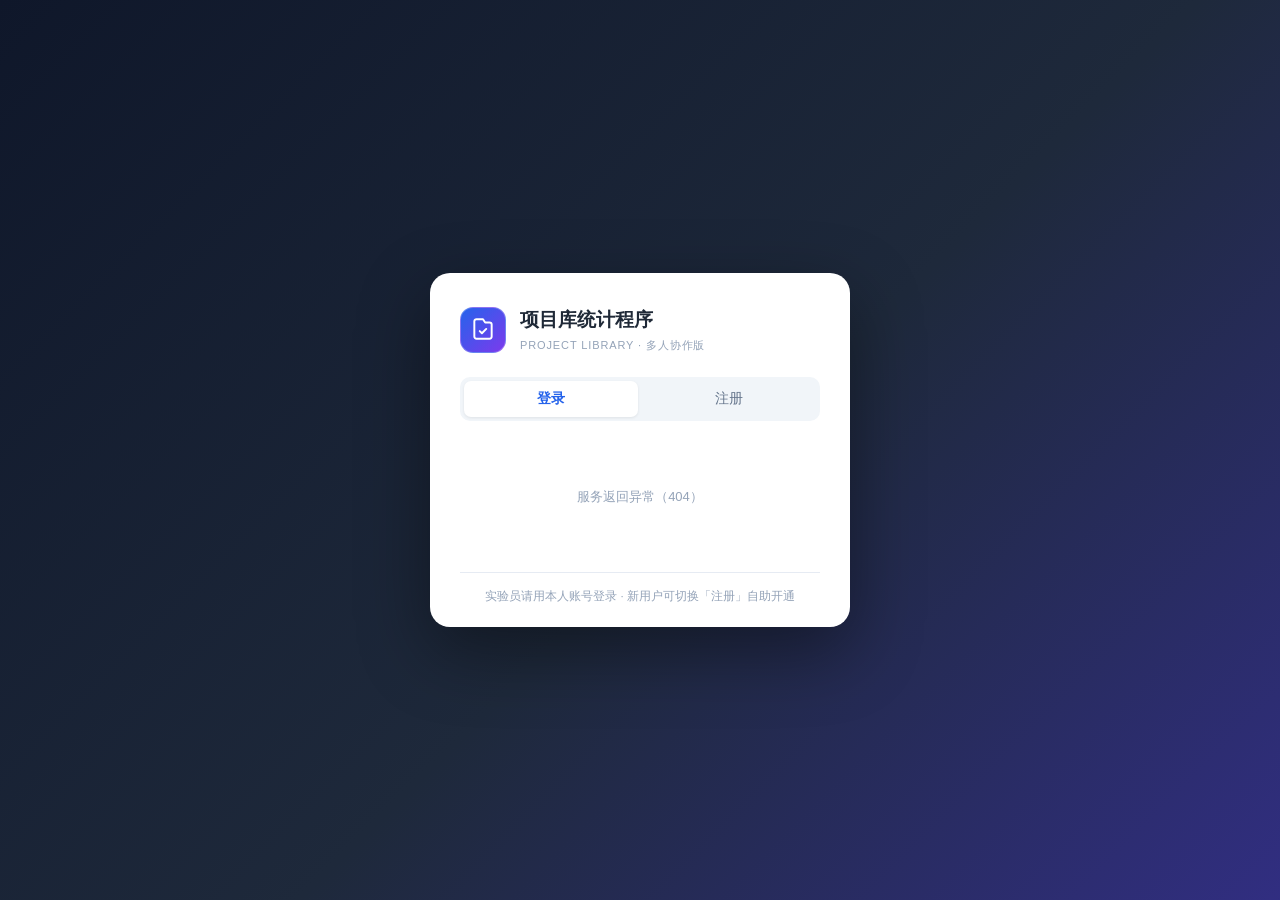
==== web/login.html @ 8caea9ed "feat: 项目库统计程序（Docker 多人协作版） - 四类项目库（真实/加急/库存/返修）浏览、筛选、行内状态填报 - 月末项目统计填报与导出、工作日志、用户管理与角色分权 - 项目库列宽可拖拽" ====
<!DOCTYPE html>
<html lang="zh-CN">
<head>
<meta charset="UTF-8">
<meta name="viewport" content="width=device-width, initial-scale=1.0">
<title>项目库统计程序 · 登录</title>
<link rel="stylesheet" href="styles.css">
</head>
<body class="login-body">
<div class="login-wrap">
  <div class="login-card">
    <div class="login-brand">
      <div class="brand-logo">
        <svg width="26" height="26" viewBox="0 0 24 24" fill="none" stroke="#fff" stroke-width="1.8" stroke-linecap="round" stroke-linejoin="round">
          <path d="M4 4a2 2 0 0 1 2-2h6l2 3h4a2 2 0 0 1 2 2v11a2 2 0 0 1-2 2H6a2 2 0 0 1-2-2z"/>
          <path d="M9 13l2 2 4-4"/>
        </svg>
      </div>
      <div>
        <h1>项目库统计程序</h1>
        <p>PROJECT LIBRARY · 多人协作版</p>
      </div>
    </div>

    <div class="login-tabs" id="tabs">
      <button class="login-tab active" data-tab="login">登录</button>
      <button class="login-tab" data-tab="register">注册</button>
    </div>

    <div class="login-form" id="formWrap">
      <div class="loading">加载中…</div>
    </div>

    <div class="login-foot" id="loginFoot">实验员请用本人账号登录 · 新用户可切换「注册」自助开通</div>
  </div>
</div>
<div class="toast-wrap" id="toastWrap"></div>
<script src="login.js"></script>
</body>
</html>
---- web/styles.css ----
/* 实验室报价系统 · 全局样式 */
:root {
  --primary: #2563eb;
  --primary-dark: #1d4ed8;
  --primary-light: #e8f0fe;
  --accent: #7c3aed;
  --bg: #f4f6fb;
  --card: #ffffff;
  --text: #1f2937;
  --text2: #64748b;
  --text3: #94a3b8;
  --border: #e6ebf3;
  --green: #16a34a;
  --green-bg: #dcfce7;
  --red: #dc2626;
  --red-bg: #fee2e2;
  --amber: #d97706;
  --amber-bg: #fef3c7;
  --blue-bg: #dbeafe;
  --gray-bg: #f1f5f9;
  --radius: 14px;
  --radius-sm: 10px;
  --shadow: 0 1px 2px rgba(16, 24, 40, .04), 0 8px 24px rgba(16, 24, 40, .06);
  --shadow-lg: 0 12px 40px rgba(16, 24, 40, .16);
  --sidebar-w: 224px;
}

* { margin: 0; padding: 0; box-sizing: border-box; }
html, body { height: 100%; }
body {
  font-family: "Segoe UI", "Microsoft YaHei", -apple-system, "PingFang SC", sans-serif;
  background: var(--bg); color: var(--text);
  font-size: 14px; line-height: 1.6; overflow: hidden;
}
::-webkit-scrollbar { width: 10px; height: 10px; }
::-webkit-scrollbar-thumb { background: #cfd8e6; border-radius: 8px; border: 2px solid transparent; background-clip: padding-box; }
::-webkit-scrollbar-thumb:hover { background: #b6c2d6; background-clip: padding-box; }
::-webkit-scrollbar-track { background: transparent; }

/* ================= 布局 ================= */
.app { display: flex; height: 100vh; }
.sidebar {
  width: var(--sidebar-w); flex-shrink: 0; color: #fff;
  background: linear-gradient(170deg, #16224a 0%, #1e3a8a 55%, #2563eb 100%);
  display: flex; flex-direction: column; position: relative; overflow: hidden;
}
.sidebar::after {
  content: ""; position: absolute; right: -70px; top: -70px; width: 220px; height: 220px;
  background: radial-gradient(circle, rgba(255,255,255,.16), transparent 70%);
}
.brand { padding: 22px 20px 18px; display: flex; align-items: center; gap: 12px; position: relative; z-index: 1; }
.brand-logo {
  width: 40px; height: 40px; border-radius: 12px; flex-shrink: 0;
  background: rgba(255,255,255,.16); border: 1px solid rgba(255,255,255,.25);
  display: flex; align-items: center; justify-content: center;
}
.brand h1 { font-size: 16px; font-weight: 700; letter-spacing: .5px; }
.brand p { font-size: 11px; opacity: .72; letter-spacing: 1px; }
.nav { flex: 1; padding: 8px 12px; position: relative; z-index: 1; }
.nav-item {
  display: flex; align-items: center; gap: 11px; padding: 11px 14px; border-radius: 12px;
  color: rgba(255,255,255,.82); cursor: pointer; margin-bottom: 4px; font-size: 14px;
  transition: background .16s, color .16s, transform .16s; user-select: none;
}
.nav-item:hover { background: rgba(255,255,255,.12); color: #fff; }
.nav-item.active { background: rgba(255,255,255,.94); color: var(--primary-dark); font-weight: 600; box-shadow: 0 6px 16px rgba(0,0,0,.14); }
.nav-item svg { flex-shrink: 0; }
.nav-item .dot { margin-left: auto; background: #f87171; color: #fff; font-size: 11px; border-radius: 999px; padding: 0 7px; }
.sidebar-foot { padding: 14px 18px; font-size: 11px; color: rgba(255,255,255,.6); position: relative; z-index: 1; }

.main { flex: 1; display: flex; flex-direction: column; min-width: 0; }
.topbar {
  height: 62px; flex-shrink: 0; background: #fff; border-bottom: 1px solid var(--border);
  display: flex; align-items: center; justify-content: space-between; padding: 0 24px; gap: 16px;
}
.topbar h2 { font-size: 18px; font-weight: 700; }
.topbar .sub { font-size: 12px; color: var(--text3); font-weight: 400; margin-left: 8px; }
.topbar-actions { display: flex; gap: 10px; align-items: center; }
.content { flex: 1; overflow: auto; padding: 16px 16px 36px; }
.content::-webkit-scrollbar { width: 10px; }

/* ================= 通用组件 ================= */
.btn {
  position: relative; overflow: hidden; isolation: isolate;
  display: inline-flex; align-items: center; justify-content: center; gap: 6px;
  border: 1px solid transparent; border-radius: var(--radius-sm); cursor: pointer;
  font-family: inherit; font-size: 13px; font-weight: 500; padding: 8px 15px; height: 36px;
  transition:
    transform .22s cubic-bezier(.22,.75,.25,1),
    box-shadow .26s cubic-bezier(.22,.75,.25,1),
    filter .24s ease, background .24s ease, background-position .4s ease,
    color .2s ease, border-color .2s ease;
  white-space: nowrap; -webkit-tap-highlight-color: transparent;
}
/* 流光扫过：所有按钮 hover 时一道高光掠过 */
.btn::before {
  content: ""; position: absolute; top: -10%; bottom: -10%; left: -70%; width: 45%;
  background: linear-gradient(100deg, transparent 0%, rgba(255,255,255,.62) 50%, transparent 100%);
  transform: skewX(-20deg); opacity: 0; pointer-events: none; z-index: 1;
  transition: left .62s cubic-bezier(.22,.75,.25,1), opacity .25s ease;
}
.btn:hover:not(:disabled)::before { left: 125%; opacity: 1; }
.btn:active { transform: scale(.965); }
.btn:disabled { opacity: .5; cursor: not-allowed; }
/* 实心按钮：底色渐变持续缓慢流动，形成"流光"质感 */
.btn-primary { background-image: linear-gradient(115deg, #2563eb, #3b82f6, #1d4ed8, #2563eb); background-size: 260% 100%; background-position: 0% 50%; color: #fff; box-shadow: 0 4px 12px rgba(37,99,235,.28); animation: btnFlow 7s ease-in-out infinite; }
.btn-accent { background-image: linear-gradient(115deg, #7c3aed, #a78bfa, #6d28d9, #7c3aed); background-size: 260% 100%; background-position: 0% 50%; color: #fff; box-shadow: 0 4px 12px rgba(124,58,237,.28); animation: btnFlow 7s ease-in-out infinite; }
.btn-green { background-image: linear-gradient(115deg, #16a34a, #4ade80, #15803d, #16a34a); background-size: 260% 100%; background-position: 0% 50%; color: #fff; box-shadow: 0 4px 12px rgba(22,163,74,.24); animation: btnFlow 7.5s ease-in-out infinite; }
.btn-danger-solid { background-image: linear-gradient(115deg, #dc2626, #f87171, #b91c1c, #dc2626); background-size: 260% 100%; background-position: 0% 50%; color: #fff; animation: btnFlow 7s ease-in-out infinite; }
@keyframes btnFlow {
  0%   { background-position: 0% 50%; }
  50%  { background-position: 100% 50%; }
  100% { background-position: 0% 50%; }
}
.btn-primary:hover:not(:disabled) { filter: brightness(1.07); box-shadow: 0 7px 20px rgba(37,99,235,.42); }
.btn-accent:hover:not(:disabled) { filter: brightness(1.07); box-shadow: 0 7px 20px rgba(124,58,237,.42); }
.btn-green:hover:not(:disabled) { filter: brightness(1.07); box-shadow: 0 7px 20px rgba(22,163,74,.38); }
.btn-danger-solid:hover:not(:disabled) { filter: brightness(1.07); box-shadow: 0 7px 20px rgba(220,38,38,.38); }
.btn-danger { background: #fff; color: var(--red); border-color: #fecaca; }
.btn-danger:hover { background: var(--red-bg); box-shadow: 0 5px 14px rgba(220,38,38,.16); }
.btn-ghost { background: #fff; color: var(--text); border-color: var(--border); }
.btn-ghost:hover { background: var(--gray-bg); border-color: #cfdcee; box-shadow: 0 5px 14px rgba(16,24,40,.08); transform: translateY(-1px); }
.btn-ghost:active { transform: translateY(0) scale(.965); }
/* 浅色按钮上的流光改成淡蓝，避免看不见 */
.btn-ghost::before, .btn-danger::before {
  background: linear-gradient(100deg, transparent 0%, rgba(37,99,235,.20) 50%, transparent 100%);
}
.btn-sm { height: 30px; padding: 0 10px; font-size: 12px; border-radius: 8px; }
.btn-icon { width: 30px; padding: 0; }
@media (prefers-reduced-motion: reduce) {
  .btn, .btn::before { animation: none !important; transition: none !important; }
}

.card { background: var(--card); border-radius: var(--radius); box-shadow: var(--shadow); margin-bottom: 18px; }
.card-head { display: flex; align-items: center; justify-content: space-between; gap: 12px; padding: 16px 20px; border-bottom: 1px solid var(--border); flex-wrap: wrap; }
.card-head h3 { font-size: 15px; font-weight: 700; display: flex; align-items: center; gap: 8px; }
.card-body { padding: 18px 20px; }
.card-body.tight { padding: 8px 20px 16px; }

.field { display: flex; flex-direction: column; gap: 6px; }
.field label { font-size: 12px; color: var(--text2); font-weight: 500; }
.input, .select, .textarea {
  width: 100%; border: 1px solid var(--border); border-radius: var(--radius-sm);
  padding: 8px 11px; font-size: 13px; font-family: inherit; color: var(--text); background: #fff;
  transition: border-color .15s, box-shadow .15s; height: 36px;
}
.textarea { height: auto; min-height: 76px; resize: vertical; line-height: 1.6; }
.input:focus, .select:focus, .textarea:focus {
  outline: none; border-color: var(--primary); box-shadow: 0 0 0 3px rgba(37,99,235,.12);
}
/* 下拉框：文字由控件自动垂直居中，去掉上下内边距，压缩高度时也不会把字裁掉 */
.select { appearance: none; background-image: url("data:image/svg+xml;utf8,<svg xmlns='http://www.w3.org/2000/svg' width='12' height='12' viewBox='0 0 24 24' fill='none' stroke='%2364748b' stroke-width='3'><path d='M6 9l6 6 6-6'/></svg>"); background-repeat: no-repeat; background-position: right 10px center; padding: 0 28px 0 11px; line-height: 1.4; }
.input.money { text-align: right; }
.search-box { position: relative; }
.search-box .input { padding-left: 34px; }
.search-box svg { position: absolute; left: 11px; top: 50%; transform: translateY(-50%); color: var(--text3); }

table.tbl { width: 100%; border-collapse: collapse; }
table.tbl th {
  text-align: left; font-size: 12px; font-weight: 600; color: var(--text2);
  background: #f8fafc; padding: 11px 14px; border-bottom: 1px solid var(--border); white-space: nowrap;
  position: sticky; top: 0; z-index: 2;
}
table.tbl td { padding: 11px 14px; border-bottom: 1px solid #f1f5f9; font-size: 13px; vertical-align: middle; }
table.tbl tbody tr { transition: background .12s; }
table.tbl tbody tr:hover { background: #f8fbff; }
table.tbl tbody tr.selected { background: var(--primary-light); }
table.tbl .num { text-align: right; font-variant-numeric: tabular-nums; }
table.tbl .center { text-align: center; }
.table-wrap { overflow: auto; max-height: calc(100vh - 260px); }

.badge { display: inline-flex; align-items: center; gap: 4px; padding: 2px 9px; border-radius: 999px; font-size: 12px; font-weight: 500; }
.badge.draft { background: var(--gray-bg); color: #475569; }
.badge.sent { background: var(--blue-bg); color: #1d4ed8; }
.badge.confirmed { background: var(--green-bg); color: #15803d; }
.badge.rejected { background: var(--red-bg); color: #b91c1c; }
.badge.on { background: var(--green-bg); color: #15803d; }
.badge.off { background: var(--gray-bg); color: #94a3b8; }

.empty { text-align: center; padding: 46px 20px; color: var(--text3); }
.empty svg { opacity: .35; margin-bottom: 10px; }
.empty p { font-size: 13px; }

.toast-wrap { position: fixed; top: 20px; left: 50%; transform: translateX(-50%); z-index: 999; display: flex; flex-direction: column; gap: 8px; }
.toast {
  background: #fff; border-left: 4px solid var(--primary); border-radius: 10px; padding: 11px 18px;
  box-shadow: var(--shadow-lg); font-size: 13px; display: flex; align-items: center; gap: 8px;
  animation: toastIn .22s ease; max-width: 460px;
}
.toast.success { border-left-color: var(--green); }
.toast.error { border-left-color: var(--red); }
.toast.warn { border-left-color: var(--amber); }
.toast.info { border-left-color: var(--primary); max-width: min(680px, 82vw); }
@keyframes toastIn { from { opacity: 0; transform: translateY(-12px); } to { opacity: 1; transform: none; } }

/* ================= 弹窗 ================= */
.mask {
  position: fixed; inset: 0; background: rgba(15, 23, 42, .48); z-index: 500;
  display: flex; align-items: center; justify-content: center; padding: 24px; animation: fadeIn .16s ease;
}
@keyframes fadeIn { from { opacity: 0 } to { opacity: 1 } }
.modal {
  background: #fff; border-radius: 16px; width: 560px; max-width: 100%; max-height: 88vh;
  display: flex; flex-direction: column; box-shadow: var(--shadow-lg); animation: modalIn .2s cubic-bezier(.2,.8,.3,1);
}
.modal.wide { width: 860px; }
@keyframes modalIn { from { opacity: 0; transform: translateY(14px) scale(.98); } to { opacity: 1; transform: none; } }
.modal-head { padding: 16px 20px; border-bottom: 1px solid var(--border); display: flex; align-items: center; justify-content: space-between; }
.modal-head h3 { font-size: 16px; font-weight: 700; }
.modal-close { background: none; border: none; cursor: pointer; color: var(--text3); padding: 4px; border-radius: 8px; display: flex; }
.modal-close:hover { background: var(--gray-bg); color: var(--text); }
.modal-body { padding: 20px; overflow: auto; }
.modal-foot { padding: 14px 20px; border-top: 1px solid var(--border); display: flex; justify-content: flex-end; gap: 10px; }
.grid2 { display: grid; grid-template-columns: 1fr 1fr; gap: 14px; }
.grid3 { display: grid; grid-template-columns: repeat(3, 1fr); gap: 14px; }
.grid4 { display: grid; grid-template-columns: repeat(4, 1fr); gap: 14px; }

/* ================= 仪表盘 ================= */
.kpi-grid { display: grid; grid-template-columns: repeat(4, 1fr); gap: 16px; margin-bottom: 18px; }
.kpi {
  background: #fff; border-radius: var(--radius); padding: 18px; box-shadow: var(--shadow);
  position: relative; overflow: hidden; transition: transform .18s, box-shadow .18s;
}
.kpi:hover { transform: translateY(-2px); box-shadow: var(--shadow-lg); }
.kpi::before { content: ""; position: absolute; left: 0; top: 0; bottom: 0; width: 4px; background: var(--primary); }
.kpi.green::before { background: var(--green); }
.kpi.amber::before { background: var(--amber); }
.kpi.purple::before { background: var(--accent); }
.kpi .k-label { font-size: 12px; color: var(--text2); display: flex; align-items: center; gap: 6px; }
.kpi .k-num { font-size: 25px; font-weight: 700; margin-top: 6px; letter-spacing: -.5px; }
.kpi .k-sub { font-size: 11px; color: var(--text3); margin-top: 2px; }
.chart { display: flex; align-items: flex-end; gap: 18px; height: 168px; padding: 12px 4px 0; }
.chart-col { flex: 1; display: flex; flex-direction: column; align-items: center; gap: 8px; height: 100%; justify-content: flex-end; }
.chart-bar {
  width: 100%; max-width: 46px; background: linear-gradient(180deg, #60a5fa, #2563eb);
  border-radius: 8px 8px 4px 4px; min-height: 4px; transition: height .5s cubic-bezier(.2,.8,.3,1); position: relative;
}
.chart-bar:hover::after {
  content: attr(data-tip); position: absolute; top: -26px; left: 50%; transform: translateX(-50%);
  background: #1f2937; color: #fff; font-size: 11px; padding: 3px 8px; border-radius: 6px; white-space: nowrap;
}
.chart-label { font-size: 12px; color: var(--text3); }
.dash-grid { display: grid; grid-template-columns: 1.6fr 1fr; gap: 18px; }
.stat-row { display: flex; align-items: center; gap: 10px; padding: 11px 0; border-bottom: 1px dashed var(--border); }
.stat-row:last-child { border-bottom: none; }
.stat-row .s-name { flex: 1; font-size: 13px; display: flex; align-items: center; gap: 8px; }
.stat-row .s-bar { width: 120px; height: 6px; background: var(--gray-bg); border-radius: 999px; overflow: hidden; }
.stat-row .s-bar i { display: block; height: 100%; border-radius: 999px; }
.stat-row .s-val { font-weight: 600; font-size: 13px; min-width: 44px; text-align: right; }

/* ================= 项目库 / 列表工具栏 ================= */
.toolbar { display: flex; align-items: center; gap: 10px; flex-wrap: wrap; padding: 14px 20px; border-bottom: 1px solid var(--border); }
.toolbar .spacer { flex: 1; }
.cat-list { display: flex; flex-direction: column; gap: 4px; max-height: calc(100vh - 300px); overflow: auto; }
.cat-item {
  display: flex; align-items: center; justify-content: space-between; padding: 8px 12px; border-radius: 10px;
  cursor: pointer; font-size: 13px; color: var(--text2); transition: background .14s;
}
.cat-item:hover { background: var(--gray-bg); }
.cat-item.active { background: var(--primary-light); color: var(--primary-dark); font-weight: 600; }
.cat-item .cnt { font-size: 11px; color: var(--text3); }
.items-layout { display: grid; grid-template-columns: 200px 1fr; gap: 18px; }
@media (max-width: 900px) { .items-layout { grid-template-columns: 1fr; } }
.pager { display: flex; align-items: center; justify-content: flex-end; gap: 8px; padding: 12px 20px; font-size: 12px; color: var(--text2); }

/* ================= 报价编辑器 ================= */
.editor { display: grid; grid-template-columns: 252px 1fr; gap: 14px; align-items: start; }
@media (max-width: 1100px) {
  .editor { grid-template-columns: 1fr; }
  .picker { max-height: 360px; position: static; }
}
/* 列表表格：内容自适应，窄窗口横向滚动，不再截断出省略号 */
.ops-cell { white-space: nowrap; }

/* 报价明细工具栏：随页面滚动常驻顶部，项目再多也能随时新增模块 */
.detail-head {
  position: sticky; top: 0; z-index: 8;
  background: #fff; border-radius: var(--radius) var(--radius) 0 0;
  box-shadow: 0 8px 16px -12px rgba(16, 24, 40, .45);
}
@supports (backdrop-filter: blur(2px)) {
  .detail-head { background: rgba(255,255,255,.94); backdrop-filter: blur(8px); }
}

/* 报价明细：自适应卡片行，任意窗口宽度下输入框都完整可用 */
.qitem {
  position: relative; padding: 12px 16px 14px; border-bottom: 1px solid #f1f5f9;
  transition: background .2s ease, box-shadow .24s cubic-bezier(.22,.75,.25,1), opacity .2s ease;
}
.qitem:hover { background: #f8fbff; }
/* 拖拽排序 */
.drag-handle {
  cursor: grab; color: #c3cddc; flex-shrink: 0;
  width: 20px; height: 26px; border-radius: 6px;
  display: inline-flex; align-items: center; justify-content: center;
  transition: color .18s ease, background .18s ease;
}
.drag-handle:hover { color: var(--primary); background: var(--primary-light); }
.drag-handle:active { cursor: grabbing; }
.qitem.dragging { opacity: .45; background: var(--primary-light); box-shadow: 0 10px 26px rgba(37,99,235,.22); }
.qitem.drop-before::before, .qitem.drop-after::after {
  content: ""; position: absolute; left: 12px; right: 12px; height: 3px; border-radius: 3px;
  background: linear-gradient(90deg, var(--primary), var(--accent));
  box-shadow: 0 0 10px rgba(37,99,235,.55); z-index: 3;
}
.qitem.drop-before::before { top: -1.5px; }
.qitem.drop-after::after { bottom: -1.5px; }
.qitem.drop-before, .qitem.drop-after { background: #f2f7ff; }
/* 按住 Ctrl 拖动＝复制：落点用绿色，和「移动」区分开 */
.qitem.drop-copy { background: #f0fdf4; }
.qitem.drop-copy.drop-before::before, .qitem.drop-copy.drop-after::after {
  background: linear-gradient(90deg, var(--green), #22c55e);
  box-shadow: 0 0 10px rgba(22, 163, 74, .55);
}
/* 复制完成后高亮新插入的行，一眼看到落点 */
.qitem.flash { animation: itemFlash 2s ease; }
@keyframes itemFlash {
  0% { background: #dcfce7; box-shadow: inset 0 0 0 2px rgba(22, 163, 74, .5); }
  70% { background: #dcfce7; box-shadow: inset 0 0 0 2px rgba(22, 163, 74, .32); }
  100% { background: transparent; box-shadow: none; }
}
@media (prefers-reduced-motion: reduce) {
  .qitem.flash { animation: none; background: #dcfce7; }
}
.qitem-main { display: flex; align-items: center; gap: 10px; flex-wrap: wrap; }
.qitem-idx {
  width: 22px; height: 22px; border-radius: 50%; flex-shrink: 0;
  background: var(--primary-light); color: var(--primary-dark);
  font-size: 12px; font-weight: 700;
  display: inline-flex; align-items: center; justify-content: center;
}
.qitem-name { flex: 1; min-width: 160px; }
.qitem-name b { font-size: 13.5px; }
.qitem-meta { font-size: 11px; color: var(--text3); }
.qitem-ops { display: flex; gap: 6px; }
.qitem-fields { display: flex; flex-wrap: wrap; gap: 10px 14px; align-items: flex-end; margin-top: 10px; }
.qf { display: flex; flex-direction: column; gap: 4px; font-size: 11px; color: var(--text3); }
.qf .input, .qf .select { width: 78px; height: 30px; padding: 4px 8px; font-size: 13px; }
.qf .input.money { text-align: right; }
.qf .select { width: 108px; padding-right: 26px; }
.qf-note { flex: 1 1 180px; }
.qf-note .input { width: 100%; }
.qf-qty b { font-size: 15px; color: var(--primary-dark); }
.qf-amt { margin-left: auto; }
.qf-amt b { font-size: 14px; color: var(--text); }
.qmul { color: var(--text3); font-size: 12px; padding-bottom: 8px; user-select: none; }
.qf-price2 {
  font-size: 11px; color: var(--accent); max-width: 160px; padding-bottom: 8px;
  overflow: hidden; text-overflow: ellipsis; white-space: nowrap;
}
/* 模块（部分）分组条：右上角可收放 */
.sec-band {
  background: #eef4ff; border-radius: 8px; margin: 2px 0; padding: 8px 12px;
  display: flex; align-items: center; justify-content: space-between; gap: 10px; flex-wrap: wrap;
  cursor: pointer; user-select: none;
  transition: background .22s ease;
}
.sec-band:hover { background: #e4edff; }
.sec-band-main { display: flex; align-items: center; gap: 8px; min-width: 0; }
.sec-band-ops { display: flex; align-items: center; gap: 8px; flex-wrap: wrap; }
.sec-name { font-weight: 700; color: var(--primary-dark); }
.sec-cnt { color: var(--text3); font-weight: 400; }
.sec-total { color: var(--primary-dark); font-weight: 600; font-size: 13px; }
.sec-toggle { width: 26px; height: 26px; background: #fff; border: 1px solid var(--border); color: var(--primary-dark); }
.sec-toggle:hover { border-color: #b9cdf3; }
.sec-toggle svg { transition: transform .32s cubic-bezier(.22,.75,.25,1); }
.sec.collapsed .sec-band { background: #f4f7fd; }
/* 收放动画：grid-template-rows 0fr/1fr 无需固定高度即可平滑过渡 */
.sec-body { display: grid; grid-template-rows: 1fr; transition: grid-template-rows .34s cubic-bezier(.22,.75,.25,1), opacity .3s ease; }
.sec-body > .sec-body-inner { overflow: hidden; min-height: 0; }
.sec.collapsed .sec-body { grid-template-rows: 0fr; opacity: 0; }

/* 数字输入框去掉步进按钮，避免窄输入框里文字被遮挡 */
input[type="number"]::-webkit-outer-spin-button,
input[type="number"]::-webkit-inner-spin-button { -webkit-appearance: none; margin: 0; }
input[type="number"] { -moz-appearance: textfield; appearance: textfield; }
.picker {
  background: #fff; border-radius: var(--radius); box-shadow: var(--shadow); display: flex; flex-direction: column;
  max-height: calc(100vh - 190px);
  /* 随页面滚动常驻左侧：右侧明细再长也不用回头找项目库 */
  position: sticky; top: 16px;
}
.picker-head { padding: 14px 16px; border-bottom: 1px solid var(--border); display: flex; flex-direction: column; gap: 10px; }
.picker-list { overflow: auto; padding: 8px; flex: 1; }
.pick-item {
  display: flex; align-items: center; gap: 10px; padding: 9px 10px; border-radius: 10px; cursor: pointer;
  border: 1px solid transparent; transition: background .14s, border-color .14s;
}
.pick-item:hover { background: var(--primary-light); border-color: #c7dbfd; }
.pick-item .pi-body { flex: 1; min-width: 0; }
.pick-item .pi-name { font-size: 13px; font-weight: 500; white-space: nowrap; overflow: hidden; text-overflow: ellipsis; }
.pick-item .pi-meta { font-size: 11px; color: var(--text3); white-space: nowrap; overflow: hidden; text-overflow: ellipsis; }
/* 价格列固定宽度：趋势价说明再长也只是省略号，不再把整行撑变形 */
.pick-item .pi-price {
  flex: 0 0 auto; max-width: 108px; text-align: right;
  font-size: 13px; font-weight: 600; color: var(--primary);
}
.pick-item .pi-price .pi-trend { color: var(--accent); }
.summary {
  background: linear-gradient(135deg, #1e3a8a, #2563eb); color: #fff; border-radius: var(--radius);
  padding: 18px 20px; box-shadow: var(--shadow);
}
.summary .sum-row { display: flex; justify-content: space-between; align-items: center; font-size: 13px; padding: 3px 0; opacity: .92; }
.summary .sum-total { border-top: 1px solid rgba(255,255,255,.28); margin-top: 8px; padding-top: 10px; font-size: 15px; font-weight: 700; }
.summary .sum-total b { font-size: 26px; letter-spacing: -.5px; }
.summary .sum-upper { font-size: 12px; opacity: .85; margin-top: 4px; word-break: break-all; }
.qty-input { width: 72px; text-align: center; }
.editable-money { width: 96px; text-align: right; }
.disc-input { width: 62px; text-align: center; }

.settings-grid { display: grid; grid-template-columns: 1fr 1fr; gap: 18px; }
.kv { display: flex; align-items: center; justify-content: space-between; gap: 12px; padding: 10px 0; border-bottom: 1px dashed var(--border); font-size: 13px; }
.kv:last-child { border-bottom: none; }
.kv .k { color: var(--text2); }
.hint { font-size: 12px; color: var(--text3); margin-top: 4px; }

/* 「复制到…」弹窗：源项目提示条 + 目标部分胶囊 */
.copy-src {
  display: flex; align-items: center; gap: 8px; flex-wrap: wrap;
  background: #f2f7ff; border: 1px solid #dbe7ff; border-radius: var(--radius-sm);
  padding: 10px 12px; margin-bottom: 16px; font-size: 13px;
}
.copy-src-tag {
  background: var(--primary); color: #fff; border-radius: 6px;
  font-size: 11px; font-weight: 600; padding: 2px 7px; flex-shrink: 0;
}
.copy-src-where { color: var(--text3); font-size: 12px; }
.sec-chips { display: flex; flex-wrap: wrap; gap: 8px; align-items: center; }
.sec-chip {
  display: inline-flex; align-items: center; gap: 6px;
  height: 32px; padding: 0 12px; border-radius: 999px;
  border: 1px solid var(--border); background: #fff; color: var(--text2);
  font-family: inherit; font-size: 13px; cursor: pointer; max-width: 220px;
  overflow: hidden; text-overflow: ellipsis; white-space: nowrap;
  transition: border-color .18s ease, background .18s ease, color .18s ease, box-shadow .18s ease;
}
.sec-chip:hover { border-color: var(--primary); color: var(--primary-dark); background: #f7faff; }
.sec-chip.active {
  border-color: var(--primary); background: var(--primary-light);
  color: var(--primary-dark); font-weight: 600; box-shadow: 0 0 0 2px rgba(37, 99, 235, .14);
}
.sec-chip-n {
  font-size: 11px; color: var(--text3); background: var(--gray-bg);
  border-radius: 999px; padding: 1px 6px; font-weight: 500;
}
.sec-chip.active .sec-chip-n { background: #fff; color: var(--primary-dark); }
.sec-chip.add { border-style: dashed; color: var(--text3); padding: 0 11px; }
.sec-chip.add:hover { color: var(--primary-dark); border-color: var(--primary); }
.sec-chip-input { max-width: 230px; height: 32px; }
.section-title { font-size: 13px; font-weight: 700; color: var(--text); margin: 4px 0 2px; display: flex; align-items: center; gap: 8px; }
.divider { height: 1px; background: var(--border); margin: 16px 0; }
.loading { text-align: center; padding: 40px; color: var(--text3); font-size: 13px; }
.fade { animation: fadeIn .2s ease; }

/* ================= 批量操作（复选框开关 / 勾选列 / 批量条） ================= */
.card-head-title { display: flex; align-items: center; gap: 14px; min-width: 0; flex-wrap: wrap; }

.switch { display: inline-flex; align-items: center; gap: 8px; cursor: pointer; user-select: none; }
.switch input { position: absolute; opacity: 0; width: 0; height: 0; }
.switch-track {
  position: relative; flex-shrink: 0; width: 38px; height: 21px; border-radius: 999px;
  background: #cbd5e1; transition: background .2s ease;
}
.switch-track::after {
  content: ""; position: absolute; top: 2.5px; left: 2.5px; width: 16px; height: 16px;
  border-radius: 50%; background: #fff; box-shadow: 0 1px 3px rgba(15, 23, 42, .3);
  transition: transform .2s cubic-bezier(.22, .75, .25, 1);
}
.switch input:checked + .switch-track { background: var(--primary); }
.switch input:checked + .switch-track::after { transform: translateX(17px); }
.switch input:focus-visible + .switch-track { box-shadow: 0 0 0 3px rgba(37, 99, 235, .22); }
.switch-text { font-size: 13px; color: var(--text2); transition: color .18s ease; }
.switch:hover .switch-text { color: var(--primary-dark); }
.switch input:checked ~ .switch-text { color: var(--primary-dark); font-weight: 600; }

.batch-bar {
  display: flex; align-items: center; gap: 12px; flex-wrap: wrap;
  margin: 10px 16px 0; padding: 8px 12px; border-radius: 10px;
  background: var(--primary-light); border: 1px solid #cddffb;
}
.batch-bar .spacer { flex: 1; }
.batch-tip { font-size: 12px; color: var(--text2); }
.batch-cnt { font-size: 12.5px; color: var(--text2); white-space: nowrap; }
.batch-cnt b { color: var(--primary-dark); font-size: 13.5px; }
.ck-inline { display: inline-flex; align-items: center; gap: 6px; font-size: 13px; color: var(--text2); cursor: pointer; user-select: none; }
.ck-inline input { width: 15px; height: 15px; cursor: pointer; }

/* 明细行勾选框：仅在批量模式下出现 */
.ck-row-wrap { display: none; align-items: center; }
#detailBody.batch .ck-row-wrap { display: inline-flex; }
.ck-row-wrap input { width: 15px; height: 15px; cursor: pointer; }
.qitem.checked { background: #eff6ff; box-shadow: inset 3px 0 0 var(--primary); }

/* 列表页批量勾选列：开关打开时才显示 */
.ck-col { display: none; }
.tbl.batch .ck-col { display: table-cell; }

/* 断点修正：单列布局下「检测项目库」不再常驻悬浮。
   原 @media (max-width:1100px) 里的 .picker{position:static} 被后面新增的 .picker 基础样式覆盖，
   导致窄窗口时项目库整块悬浮在报价明细之上、盖住明细内容。 */
@media (max-width: 1100px) {
  .editor { grid-template-columns: 1fr; }
  .picker { position: static; max-height: 360px; }
}

/* =========================================================================
   项目库统计程序 · 追加样式
   （断点/覆盖规则一律追加在本文件末尾，避免被前面的基础规则反杀）
   ========================================================================= */

/* ---------------- 类型胶囊（加急 / 库存 / 返修） ---------------- */
.type-chips { display: flex; gap: 10px; flex-wrap: wrap; align-items: center; }
.type-chip {
  display: inline-flex; align-items: center; gap: 8px;
  height: 38px; padding: 0 16px; border-radius: 999px;
  border: 1px solid var(--border); background: #fff; color: var(--text2);
  font-family: inherit; font-size: 13.5px; font-weight: 500; cursor: pointer;
  transition: border-color .18s ease, background .18s ease, color .18s ease, box-shadow .18s ease, transform .18s ease;
}
.type-chip:hover { border-color: var(--primary); color: var(--primary-dark); background: #f7faff; transform: translateY(-1px); }
.type-chip.active {
  border-color: var(--primary); background: var(--primary-light);
  color: var(--primary-dark); font-weight: 700; box-shadow: 0 0 0 3px rgba(37,99,235,.13);
}
.type-chip .n {
  font-size: 11.5px; background: var(--gray-bg); color: var(--text2);
  border-radius: 999px; padding: 1px 7px; font-weight: 600;
}
.type-chip.active .n { background: #fff; color: var(--primary-dark); }
.type-chip.t-real.active   { border-color: #10b981; background: #ecfdf5; color: #047857; box-shadow: 0 0 0 3px rgba(16,185,129,.14); }
.type-chip.t-urgent.active { border-color: #f97316; background: #fff7ed; color: #c2410c; box-shadow: 0 0 0 3px rgba(249,115,22,.14); }
.type-chip.t-stock.active  { border-color: #0ea5e9; background: #f0f9ff; color: #0369a1; box-shadow: 0 0 0 3px rgba(14,165,233,.14); }
.type-chip.t-repair.active { border-color: #a855f7; background: #faf5ff; color: #7e22ce; box-shadow: 0 0 0 3px rgba(168,85,247,.14); }
.type-chip.t-real.active .n   { color: #047857; }
.type-chip.t-urgent.active .n { color: #c2410c; }
.type-chip.t-stock.active .n  { color: #0369a1; }
.type-chip.t-repair.active .n { color: #7e22ce; }

/* 表格里的类型标签 */
.pill {
  display: inline-flex; align-items: center; gap: 4px;
  padding: 2px 9px; border-radius: 999px; font-size: 11.5px; font-weight: 600; white-space: nowrap;
}
.pill.real   { background: #d1fae5; color: #047857; }
.pill.urgent { background: #ffedd5; color: #c2410c; }
.pill.stock  { background: #e0f2fe; color: #0369a1; }
.pill.repair { background: #f3e8ff; color: #7e22ce; }

/* ---------------- 平台状态点 ---------------- */
.st { display: inline-flex; align-items: center; justify-content: center; font-size: 13px; line-height: 1; }
.st.done { color: var(--green); }
.st.undone { color: var(--red); }
.st.none { color: var(--text3); }
/* ⚠️ 空状态别再用 .empty：.empty 是「空列表」大块的 padding:46px 20px，
   叠加到状态格上会把整行撑到 105px，出现「普通账号行高忽高忽低」。 */
.st.blank { color: #d5dbe5; }
.st-cell { display: inline-flex; align-items: center; justify-content: center; width: 100%; }
/* 只读状态点 / 可编辑下拉 / 类型标签，统一成同尺寸盒子 → 每行等高 */
.sbox { display: inline-flex; align-items: center; justify-content: center;
        width: 100%; min-width: 0; height: 28px; box-sizing: border-box; }

/* 表格内联状态下拉（有平台权限的实验员可直接就地修改） */
select.st-inline {
  appearance: none; -webkit-appearance: none;
  border: 1px solid transparent; border-radius: 6px;
  background: transparent; cursor: pointer; text-align: center;
  font-size: 13px; font-family: inherit; line-height: 1.6;
  padding: 0 4px; min-width: 0; width: 100%;
  height: 28px; box-sizing: border-box;
  transition: .14s;
}
select.st-inline:hover { border-color: var(--border); background: var(--gray-bg); }
select.st-inline:focus { outline: none; border-color: var(--primary); background: #fff; }
select.st-inline:disabled { opacity: .55; cursor: progress; }
select.st-inline.st-inline-done { color: var(--green); font-weight: 600; }
select.st-inline.st-inline-undone { color: var(--red); font-weight: 600; }
select.st-inline.st-inline-none { color: var(--text3); }
select.st-inline.st-inline-empty { color: #b9c2d0; }

/* ---------------- 平台完成率条 ---------------- */
.plat-row { display: flex; align-items: center; gap: 12px; padding: 12px 0; border-bottom: 1px dashed var(--border); }
.plat-row:last-child { border-bottom: none; }
.plat-name { width: 48px; font-size: 13px; font-weight: 600; flex-shrink: 0; }
.plat-bar { flex: 1; height: 9px; border-radius: 999px; overflow: hidden; display: flex; background: var(--gray-bg); }
.plat-bar i { display: block; height: 100%; }
.plat-bar i.p-done { background: linear-gradient(90deg, #16a34a, #4ade80); }
.plat-bar i.p-undone { background: linear-gradient(90deg, #ef4444, #f87171); }
.plat-bar i.p-none { background: #cbd5e1; }
.plat-nums { font-size: 12px; color: var(--text2); white-space: nowrap; min-width: 150px; text-align: right; font-variant-numeric: tabular-nums; }
.plat-nums b { color: var(--green); }
.plat-nums .u { color: var(--red); }

/* ---------------- 导入预览 ---------------- */
.sheet-preview { display: grid; grid-template-columns: repeat(auto-fit, minmax(190px, 1fr)); gap: 12px; }
.sheet-card { border: 1px solid var(--border); border-radius: var(--radius-sm); padding: 12px 14px; }
.sheet-card h4 { font-size: 13px; margin-bottom: 6px; display: flex; align-items: center; gap: 6px; }
.sheet-card .n { font-size: 22px; font-weight: 700; color: var(--primary-dark); }
.sheet-card .lbl { font-size: 11.5px; color: var(--text3); }
.drop-zone {
  border: 2px dashed #c7d5ee; border-radius: var(--radius); padding: 22px;
  text-align: center; color: var(--text2); cursor: pointer; background: #fbfdff;
  transition: border-color .18s ease, background .18s ease;
}
.drop-zone:hover, .drop-zone.over { border-color: var(--primary); background: #f2f7ff; }
.drop-zone .big { font-size: 14px; font-weight: 600; color: var(--text); margin-bottom: 4px; }
.drop-zone .sm { font-size: 12px; color: var(--text3); }
.path-row { display: flex; gap: 10px; align-items: center; }
.path-row .input { flex: 1; font-family: "Consolas", monospace; font-size: 12px; }

/* 数据表：平台列窄、居中 */
table.tbl td.plat, table.tbl th.plat { text-align: center; width: 46px; }
table.tbl td.ops-cell { white-space: nowrap; }
table.tbl td .code-cell { font-family: "Consolas", monospace; font-weight: 600; letter-spacing: .4px; }
table.tbl td .name-cell { display: block; max-width: 520px; overflow: hidden; text-overflow: ellipsis; white-space: nowrap; }
.extra-cell { max-width: 240px; overflow: hidden; text-overflow: ellipsis; white-space: nowrap; display: block; color: var(--text2); font-size: 12.5px; }
.note-cell {
  display: block; max-width: 150px; overflow: hidden; text-overflow: ellipsis; white-space: nowrap;
  font-size: 12.5px; color: var(--text2);
}

/* ================= 项目库表格：固定布局 + 可拖动列宽 + 等高行 ================= */
/* 用 table-layout:fixed + colgroup 精确控制每列宽度（列宽由 JS 管理、存 localStorage），
   这样「项目名短的表（返修库）」也不会把名字列撑得老宽、把后面的列挤出屏幕——
   用户拖着列边界就能自己分配宽度。 */
table.tbl-fixed { table-layout: fixed; }
table.tbl-fixed th, table.tbl-fixed td { overflow: hidden; }
table.tbl-fixed th { padding: 9px 12px; }
/* 每行固定 48px 高：只读图标格与可编辑下拉格尺寸一致，全表行高统一 */
table.tbl-fixed td { padding: 9px 12px; height: 48px; }
table.tbl-fixed td.plat, table.tbl-fixed th.plat { width: auto; }
table.tbl-fixed td .name-cell,
table.tbl-fixed td .extra-cell,
table.tbl-fixed td .price-cell,
table.tbl-fixed td .date-cell,
table.tbl-fixed td .note-cell { display: block; max-width: none; width: 100%;
  overflow: hidden; text-overflow: ellipsis; white-space: nowrap; }
table.tbl-fixed td .name-cell { font-size: 13px; }
table.tbl-fixed td .price-cell { font-variant-numeric: tabular-nums; }
table.tbl-fixed td.ops-cell .btn-icon { width: 28px; height: 28px; }
table.tbl-fixed thead th { position: sticky; }

/* 列宽拖拽手柄：贴在表头单元格右边界（th 有 overflow:hidden，手柄必须完全在格内） */
.col-rs {
  position: absolute; top: 0; right: 0; bottom: 0; width: 10px;
  cursor: col-resize; z-index: 4; touch-action: none;
}
.col-rs::after {
  content: ""; position: absolute; top: 20%; bottom: 20%; right: 4px; width: 2px;
  background: transparent; border-radius: 2px; transition: background .12s;
}
.col-rs:hover::after { background: #94a3b8; }
body.col-resizing { cursor: col-resize; user-select: none; -webkit-user-select: none; }
body.col-resizing .col-rs::after { background: var(--primary); top: 0; bottom: 0; }

/* 导出目标选择卡片 */
.exp-choice {
  border: 1px solid var(--border); border-radius: 10px; padding: 12px 14px;
  margin-bottom: 10px; cursor: pointer; transition: .14s; background: #fff;
}
.exp-choice:hover { border-color: var(--primary); background: #f7faff; box-shadow: 0 3px 12px rgba(37,99,235,.08); }
.exp-choice b { display: block; font-size: 13.5px; margin-bottom: 3px; }
.exp-choice span { font-size: 12px; color: var(--text2); line-height: 1.6; }


/* 提示条 */
.notice {
  display: flex; gap: 10px; align-items: flex-start; padding: 11px 14px; border-radius: var(--radius-sm);
  font-size: 12.5px; line-height: 1.65; margin-bottom: 14px;
}
.notice.info { background: #eff6ff; border: 1px solid #dbeafe; color: #1e40af; }
.notice.warn { background: #fffbeb; border: 1px solid #fde68a; color: #92400e; }

/* 仪表盘 KPI：5 张卡（总数 + 真实 + 加急 + 库存 + 返修） */
.kpi-grid { grid-template-columns: repeat(5, 1fr); }
@media (max-width: 1240px) { .kpi-grid { grid-template-columns: repeat(3, 1fr); } }

/* ---------------- 窄窗口断点（末尾追加，保证生效） ---------------- */
@media (max-width: 900px) {
  .kpi-grid { grid-template-columns: repeat(2, 1fr); }
  .dash-grid { grid-template-columns: 1fr; }
  .settings-grid { grid-template-columns: 1fr; }
  .topbar { padding: 0 14px; }
  .content { padding: 12px 12px 28px; }
}
@media (max-width: 640px) {
  .kpi-grid { grid-template-columns: 1fr; }
}

/* ================= 多用户版新增样式 ================= */

/* ---------------- 侧栏用户卡片 ---------------- */
.user-box {
  margin: 10px 12px 4px; padding: 10px 12px;
  background: rgba(255,255,255,.06); border-radius: var(--radius-sm);
  display: flex; align-items: center; gap: 10px;
}
.user-box:empty { display: none; }
.ub-info { flex: 1; min-width: 0; }
.ub-name {
  font-size: 13px; font-weight: 600; color: #fff;
  display: flex; align-items: center; gap: 6px; white-space: nowrap;
  overflow: hidden; text-overflow: ellipsis;
}
.ub-badge {
  font-size: 10px; font-weight: 500; padding: 1px 6px; border-radius: 6px;
  flex-shrink: 0;
}
.ub-badge.admin { background: #7c3aed; color: #fff; }
.ub-badge.user  { background: rgba(255,255,255,.18); color: #e2e8f0; }
.ub-sub { font-size: 11px; color: rgba(255,255,255,.5); margin-top: 2px; }
.ub-out {
  background: rgba(255,255,255,.08); border: none; border-radius: 8px;
  padding: 6px; color: rgba(255,255,255,.7); cursor: pointer;
  display: flex; align-items: center; transition: .15s;
}
.ub-out:hover { background: rgba(239,68,68,.5); color: #fff; }

/* ---------------- 登录页 ---------------- */
.login-body {
  min-height: 100vh; display: flex; align-items: center; justify-content: center;
  background: linear-gradient(135deg, #0f172a 0%, #1e293b 55%, #312e81 100%);
  padding: 24px;
}
.login-wrap { width: 100%; max-width: 420px; }
.login-card {
  background: var(--card); border-radius: 20px; padding: 32px 30px 22px;
  box-shadow: 0 24px 70px rgba(0,0,0,.4);
}
.login-brand { display: flex; align-items: center; gap: 14px; margin-bottom: 22px; }
.login-brand .brand-logo {
  width: 46px; height: 46px; display: flex; align-items: center; justify-content: center;
  background: linear-gradient(135deg, var(--primary), var(--accent));
  border-radius: 13px; flex-shrink: 0;
}
.login-brand h1 { font-size: 19px; font-weight: 700; color: var(--text); margin: 0; }
.login-brand p { font-size: 11px; color: var(--text3); letter-spacing: .08em; margin: 2px 0 0; }

.login-tabs {
  display: flex; gap: 4px; background: var(--gray-bg); padding: 4px;
  border-radius: 10px; margin-bottom: 20px;
}
.login-tab {
  flex: 1; border: none; background: transparent; padding: 9px;
  font-size: 13.5px; font-family: inherit; color: var(--text2);
  border-radius: 7px; cursor: pointer; transition: .15s;
}
.login-tab.active { background: #fff; color: var(--primary); font-weight: 600; box-shadow: 0 1px 3px rgba(0,0,0,.08); }

.login-field { margin-bottom: 14px; }
.login-field label { display: block; font-size: 12.5px; color: var(--text2); margin-bottom: 6px; }
.login-btn { width: 100%; justify-content: center; padding: 11px; font-size: 14.5px; margin-top: 6px; }

.plat-pick { display: grid; grid-template-columns: repeat(4, 1fr); gap: 8px; }
.plat-opt {
  display: flex; align-items: center; justify-content: center;
  border: 1.5px solid var(--border); border-radius: 10px; padding: 10px 4px;
  cursor: pointer; font-size: 13px; color: var(--text2); transition: .15s;
  background: #fff;
}
.plat-opt input { display: none; }
.plat-opt.active {
  border-color: var(--primary); background: var(--primary-light);
  color: var(--primary); font-weight: 600;
  box-shadow: 0 0 0 3px rgba(37,99,235,.1);
}
.login-foot {
  text-align: center; font-size: 11.5px; color: var(--text3);
  margin-top: 18px; padding-top: 14px; border-top: 1px solid var(--border);
}

/* ---------------- 月末项目统计 ---------------- */
.month-layout { display: grid; grid-template-columns: 232px 1fr; gap: 18px; align-items: start; }
.month-side { position: sticky; top: 12px; }
.month-side .card-body { padding: 10px; max-height: 70vh; overflow-y: auto; }
.month-item {
  padding: 10px 12px; border-radius: var(--radius-sm); cursor: pointer;
  border: 1.5px solid transparent; transition: .15s; margin-bottom: 6px;
}
.month-item:hover { background: var(--gray-bg); }
.month-item.active { background: var(--primary-light); border-color: rgba(37,99,235,.3); }
.month-item-row1 { display: flex; align-items: center; justify-content: space-between; gap: 8px; }
.mi-name { font-size: 13.5px; font-weight: 600; color: var(--text); flex: 1; min-width: 0;
  overflow: hidden; text-overflow: ellipsis; white-space: nowrap; }
.mi-meta { display: flex; gap: 6px; margin-top: 5px; flex-wrap: wrap; align-items: center; }
.mi-st { font-size: 10.5px; padding: 2px 8px; border-radius: 6px; white-space: nowrap; flex-shrink: 0;
  line-height: 1.5; display: inline-flex; align-items: center; justify-content: center; }
.mi-st.open { background: #dcfce7; color: #15803d; }
.mi-st.locked { background: #fee2e2; color: #b91c1c; }
.mi-exp { font-size: 10.5px; color: var(--text3); padding: 1.5px 0; }

.month-main { min-width: 0; }
.month-head-card {
  display: flex; align-items: center; justify-content: space-between;
  gap: 14px 18px; flex-wrap: wrap; margin-bottom: 16px;
  padding: 16px 20px;
}
.mh-left { min-width: 200px; flex: 1; }
.mh-left h3 { margin: 0 0 8px; font-size: 17px; line-height: 1.35; }
.mh-meta { display: flex; gap: 12px; align-items: center; font-size: 12.5px; color: var(--text2); flex-wrap: wrap; }
.mh-actions { display: flex; gap: 8px; flex-wrap: wrap; align-items: center; }

/* 卡片高度统一：同一排由 grid 行高拉齐（align-items:stretch），
   跨行则由 JS 的 equalizeCards() 统一设定高度（见 views.js），
   彻底消除「这张高那张矮」；内容超出时卡片内部滚动。 */
.plat-grid {
  display: grid; grid-template-columns: repeat(2, 1fr);
  gap: 16px; align-items: stretch;
}
.plat-card {
  display: flex; flex-direction: column;
  margin-bottom: 0; overflow: hidden;
  box-sizing: border-box;
}
.plat-card-head {
  display: flex; align-items: center; justify-content: space-between;
  padding: 12px 16px; border-bottom: 1px solid var(--border);
  flex-shrink: 0;
}
.pc-title { display: flex; align-items: center; gap: 8px; font-size: 14.5px; font-weight: 600; }
.pc-dot { width: 9px; height: 9px; border-radius: 50%; background: var(--primary); }
.plat-card[data-p] .pc-dot { }
.plat-card-body {
  padding: 10px; flex: 1 1 auto;
  min-height: 0; overflow-y: auto;
  display: flex; flex-direction: column;
}
/* 空态：文字块在整个内容区居中 */
.plat-empty { margin: auto; padding: 0 12px; }
.pc-count { font-size: 12px; font-weight: 400; color: var(--text3); }
.pc-lock { font-size: 11.5px; color: var(--text3); }

/* ---- 四列类型网格（卡片内 & 填报弹窗共用）---- */
.type-grid {
  display: grid; grid-template-columns: repeat(2, 1fr);
  gap: 10px; flex: 1 1 auto; min-height: 0;
}
.type-col {
  display: flex; flex-direction: column; min-width: 0;
  border: 1px solid var(--border); border-radius: 10px;
  background: #fbfcfe; overflow: hidden;
}
.type-col-head {
  display: flex; align-items: center; justify-content: space-between;
  gap: 6px; padding: 6px 10px; border-bottom: 1px solid var(--border);
  background: #fff; flex-shrink: 0;
}
.type-col-count { font-size: 11.5px; color: var(--text3); }
.type-col-list { padding: 4px; overflow-y: auto; min-height: 0; flex: 1 1 auto; }
.type-empty {
  color: var(--text3); font-size: 12px; text-align: center;
  padding: 14px 4px; opacity: .6;
}
.type-col.t-real   .type-col-head { border-top: 2px solid #10b981; }
.type-col.t-urgent .type-col-head { border-top: 2px solid #f97316; }
.type-col.t-stock  .type-col-head { border-top: 2px solid #0ea5e9; }
.type-col.t-repair .type-col-head { border-top: 2px solid #a855f7; }

.entry-row {
  padding: 7px 8px; border-radius: 8px; transition: .12s;
  border-bottom: 1px solid #f4f6fb;
}
.entry-row:last-child { border-bottom: none; }
.entry-row:hover { background: var(--gray-bg); }
.er-main { display: flex; align-items: center; gap: 6px; }
.er-code { font-family: Consolas, monospace; font-size: 13px; font-weight: 600; color: var(--text); }
.er-type { font-size: 10px; padding: 1px 6px; border-radius: 5px; }
.er-type.t-real   { background: #d1fae5; color: #047857; }
.er-type.t-urgent { background: #ffedd5; color: #c2410c; }
.er-type.t-stock  { background: #e0f2fe; color: #0369a1; }
.er-type.t-repair { background: #f3e8ff; color: #7e22ce; }
.er-name { font-size: 11.5px; color: var(--text2); margin: 3px 0 0 0;
  white-space: nowrap; overflow: hidden; text-overflow: ellipsis; }
.er-unmatched { color: var(--red); }
.er-foot { display: flex; align-items: center; gap: 8px; margin-top: 3px; }
.er-price { font-size: 11px; color: var(--green); font-weight: 600; }
.er-del {
  margin-left: auto; background: none; border: none; cursor: pointer;
  color: var(--text3); padding: 2px; border-radius: 5px; display: flex;
}
.er-del:hover { background: var(--red-bg); color: var(--red); }

/* 填报弹窗：四个类型各一个输入框 */
.type-grid .type-input {
  border: none; border-radius: 0; background: transparent;
  min-height: 96px; resize: vertical; font-family: Consolas, monospace;
  font-size: 13px; padding: 8px 9px;
}
.type-grid .type-input:focus { outline: none; box-shadow: none; }
.type-col:focus-within { border-color: var(--primary); box-shadow: 0 0 0 3px rgba(37,99,235,.1); }

.ro-tag { font-size: 12px; color: var(--text3); padding: 6px 12px; background: var(--gray-bg); border-radius: 8px; }
.pill.admin { background: #ede9fe; color: #6d28d9; }

@media (max-width: 1100px) {
  .month-layout { grid-template-columns: 1fr; }
  .month-side { position: static; }
  .plat-grid { grid-template-columns: 1fr; }
}
@media (max-width: 720px) {
  .type-grid { grid-template-columns: 1fr; }
}

/* 只读岗位选项 */
.plat-opt.ro { border-style: dashed; }
.plat-opt.ro.active { border-color: var(--amber); background: var(--amber-bg); color: #92400e;
  box-shadow: 0 0 0 3px rgba(217,119,6,.1); }

/* ================================================== 工作日志 */
.wl-layout {
  display: grid; grid-template-columns: 360px 1fr; gap: 16px; align-items: start;
}
.wl-privacy {
  font-size: 11.5px; color: var(--text3); background: var(--gray-bg);
  padding: 3px 9px; border-radius: 20px;
}
.wl-form-foot { display: flex; gap: 10px; justify-content: flex-end; margin-top: 16px; }
.wl-count { font-size: 12px; font-weight: 400; color: var(--text3); }
.wl-list-actions { display: flex; gap: 8px; align-items: center; flex-wrap: wrap; }

.wl-day { margin-bottom: 16px; }
.wl-day:last-child { margin-bottom: 0; }
.wl-day-head {
  display: flex; align-items: center; gap: 10px;
  padding: 5px 2px 7px; border-bottom: 2px solid var(--border); margin-bottom: 8px;
}
.wl-day-date { font-size: 13px; font-weight: 600; color: var(--text); font-family: Consolas, monospace; }
.wl-day-week { font-size: 12px; color: var(--text3); }
.wl-day-n { font-size: 11.5px; color: var(--text3); margin-left: auto; }

.wl-item {
  padding: 10px 12px; border-radius: 10px; border: 1px solid var(--border);
  background: #fff; margin-bottom: 8px; transition: .12s;
}
.wl-item:hover { border-color: #c7d2fe; box-shadow: 0 2px 8px rgba(37,99,235,.06); }
.wl-item-head { display: flex; align-items: center; gap: 8px; }
.wl-item-title { font-size: 13.5px; font-weight: 600; color: var(--text); flex: 1; min-width: 0;
  overflow: hidden; text-overflow: ellipsis; white-space: nowrap; }
.wl-untitled { color: var(--text3); font-weight: 400; }
.wl-item-time { font-size: 11.5px; color: var(--text3); font-family: Consolas, monospace; }
.wl-item-body {
  font-size: 12.5px; color: var(--text2); line-height: 1.65; margin-top: 6px;
  word-break: break-word; white-space: normal;
}
.wl-act {
  background: none; border: none; cursor: pointer; color: var(--text3);
  padding: 3px; border-radius: 6px; display: flex; flex-shrink: 0;
}
.wl-act:hover { background: var(--gray-bg); color: var(--primary); }
.wl-act-del:hover { background: var(--red-bg); color: var(--red); }

/* 统计弹窗 */
.wl-stat-cards { display: grid; grid-template-columns: repeat(3, 1fr); gap: 12px; }
.wl-stat-card {
  background: var(--gray-bg); border-radius: 12px; padding: 16px 12px; text-align: center;
}
.wl-stat-card b { display: block; font-size: 26px; color: var(--primary); line-height: 1.15; }
.wl-stat-card span { font-size: 12px; color: var(--text3); margin-top: 4px; display: block; }
.wl-bars { display: flex; flex-direction: column; gap: 7px; }
.wl-bar-row { display: flex; align-items: center; gap: 10px; }
.wl-bar-day {
  width: 48px; flex-shrink: 0; font-size: 12px; color: var(--text2);
  font-family: Consolas, monospace;
}
.wl-bar-track { flex: 1; height: 16px; background: var(--gray-bg); border-radius: 8px; overflow: hidden; }
.wl-bar-fill { display: block; height: 100%; background: linear-gradient(90deg, #6366f1, #2563eb);
  border-radius: 8px; min-width: 3px; }
.wl-bar-n { width: 44px; text-align: right; font-size: 12px; color: var(--text3); flex-shrink: 0; }

@media (max-width: 1100px) {
  .wl-layout { grid-template-columns: 1fr; }
}
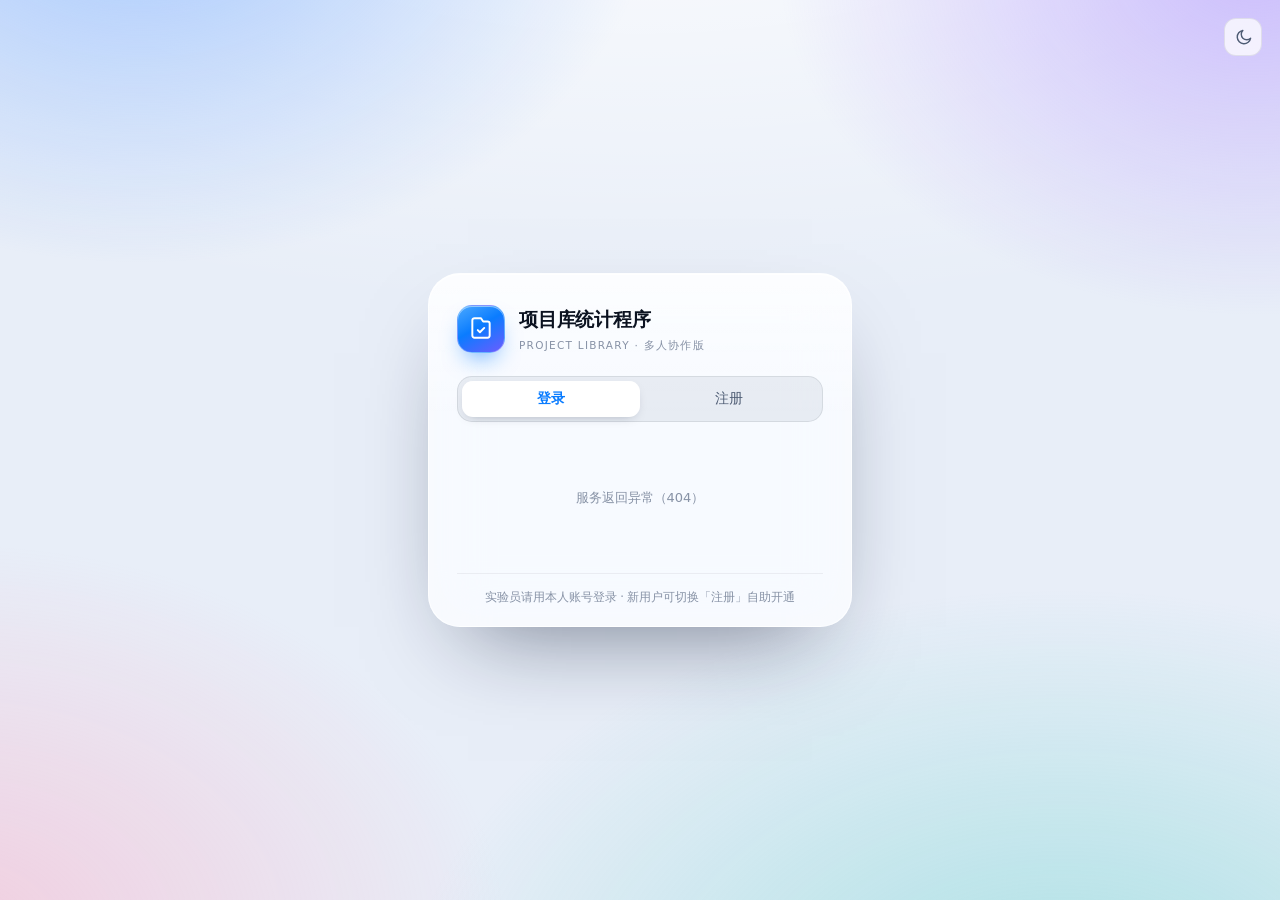
==== commit 26c767e8: "feat(ui): 全站 UI 重做 — iOS 液态玻璃 + 明亮/暗黑双主题 - styles.css 整体重写（1332 → 2400+ 行），旧 414 个类名 100% 覆盖，不改结构 - " ====
--- a/web/login.html
+++ b/web/login.html
@@ -3,10 +3,28 @@
 <head>
 <meta charset="UTF-8">
 <meta name="viewport" content="width=device-width, initial-scale=1.0">
+<meta name="color-scheme" content="light dark">
 <title>项目库统计程序 · 登录</title>
+<link rel="icon" type="image/x-icon" href="favicon.ico">
+<script>
+(function () {
+  var t = "light";
+  try { if (localStorage.getItem("projlib.theme") === "dark") t = "dark"; } catch (e) {}
+  document.documentElement.setAttribute("data-theme", t);
+})();
+</script>
 <link rel="stylesheet" href="styles.css">
 </head>
 <body class="login-body">
+<button class="icon-btn login-theme" id="themeBtn" title="切换明亮 / 暗黑主题" aria-label="切换主题">
+  <svg class="i-moon" width="19" height="19" viewBox="0 0 24 24" fill="none" stroke="currentColor" stroke-width="1.8" stroke-linecap="round" stroke-linejoin="round">
+    <path d="M21 12.8A8.5 8.5 0 1 1 11.2 3a6.6 6.6 0 0 0 9.8 9.8z"/>
+  </svg>
+  <svg class="i-sun" width="19" height="19" viewBox="0 0 24 24" fill="none" stroke="currentColor" stroke-width="1.8" stroke-linecap="round" stroke-linejoin="round">
+    <circle cx="12" cy="12" r="4.2"/>
+    <path d="M12 2.2v2.2M12 19.6v2.2M4.2 12H2M22 12h-2.2M5.6 5.6L4.1 4.1M19.9 19.9l-1.5-1.5M18.4 5.6l1.5-1.5M4.1 19.9l1.5-1.5"/>
+  </svg>
+</button>
 <div class="login-wrap">
   <div class="login-card">
     <div class="login-brand">
--- a/web/styles.css
+++ b/web/styles.css
@@ -1,336 +1,1275 @@
-/* 实验室报价系统 · 全局样式 */
+/* =========================================================================
+   项目库统计程序 · 界面主题（iOS 液态玻璃 / Liquid Glass）
+   -------------------------------------------------------------------------
+   · 明亮 + 暗黑双主题：html[data-theme="light" | "dark"]，默认明亮
+   · 所有组件尺寸 / 类名保持与旧版一致，只换皮不动结构
+   · 动效统一走 iOS 的 ease-out 曲线与短促弹簧
+   · 硬性约束（改样式时别动）：
+       .main / .content / .nav 必须 min-height:0，否则底部内容被裁
+       .bell-badge[hidden] 必须显式 display:none（本身是 flex）
+       select.st-inline 与行高 48px 对齐，.tbl-fixed td 固定 48px
+   ========================================================================= */
+
+/* ================= 设计令牌 ================= */
 :root {
-  --primary: #2563eb;
-  --primary-dark: #1d4ed8;
-  --primary-light: #e8f0fe;
-  --accent: #7c3aed;
-  --bg: #f4f6fb;
-  --card: #ffffff;
-  --text: #1f2937;
-  --text2: #64748b;
-  --text3: #94a3b8;
-  --border: #e6ebf3;
-  --green: #16a34a;
-  --green-bg: #dcfce7;
-  --red: #dc2626;
-  --red-bg: #fee2e2;
-  --amber: #d97706;
-  --amber-bg: #fef3c7;
-  --blue-bg: #dbeafe;
-  --gray-bg: #f1f5f9;
-  --radius: 14px;
-  --radius-sm: 10px;
-  --shadow: 0 1px 2px rgba(16, 24, 40, .04), 0 8px 24px rgba(16, 24, 40, .06);
-  --shadow-lg: 0 12px 40px rgba(16, 24, 40, .16);
-  --sidebar-w: 224px;
-}
-
+  color-scheme: light;
+
+  --font-sans: -apple-system, BlinkMacSystemFont, "SF Pro Text", "Segoe UI Variable Text",
+               "Segoe UI", "PingFang SC", "Microsoft YaHei", system-ui, sans-serif;
+  --font-mono: ui-monospace, "SF Mono", "Cascadia Mono", Consolas, "Courier New", monospace;
+
+  --primary: #0a7cff;
+  --primary-dark: #0061d5;
+  --primary-light: rgba(10, 124, 255, .10);
+  --accent: #6c5cff;
+
+  /* 语义色（页面里还会 inline 引用 --green/--red/--amber/--text3 等，名字不能改） */
+  --green: #0f9d58;
+  --green-bg: rgba(18, 160, 92, .14);
+  --red: #e5484d;
+  --red-bg: rgba(229, 72, 77, .13);
+  --amber: #c9720a;
+  --amber-bg: rgba(222, 140, 20, .16);
+  --blue-bg: rgba(10, 124, 255, .12);
+  --gray-bg: rgba(118, 130, 152, .12);
+
+  /* 四大类型 */
+  --t-real-fg: #0b8a56;   --t-real-bg: rgba(18, 160, 92, .14);
+  --t-urgent-fg: #c4660a; --t-urgent-bg: rgba(240, 138, 20, .16);
+  --t-stock-fg: #0a7bb0;  --t-stock-bg: rgba(20, 160, 220, .14);
+  --t-repair-fg: #7a45ce; --t-repair-bg: rgba(150, 90, 230, .14);
+
+  /* 基底与玻璃 */
+  --toast-bg: rgba(17, 22, 33, .88);
+  --toast-fg: #ffffff;
+  --bg: #e8eef8;
+  --card: rgba(255, 255, 255, .70);
+  --border: rgba(16, 24, 40, .09);
+  --text: #0b1220;
+  --text2: #4e5c74;
+  --text3: #8792a6;
+
+  --glass-hi: rgba(255, 255, 255, .58);
+  --glass-brd: rgba(255, 255, 255, .72);
+  --glass-strong: rgba(255, 255, 255, .90);
+  --panel-solid: #ffffff;
+  --input-bg: rgba(255, 255, 255, .74);
+  --row-border: rgba(16, 24, 40, .06);
+  --row-hover: rgba(10, 124, 255, .05);
+  --th-bg: rgba(246, 249, 255, .86);
+
+  --shadow: 0 1px 2px rgba(15, 23, 42, .05), 0 12px 28px -14px rgba(15, 23, 42, .18),
+            inset 0 1px 0 rgba(255, 255, 255, .78);
+  --shadow-lg: 0 20px 50px -18px rgba(15, 23, 42, .32), 0 2px 8px rgba(15, 23, 42, .08),
+               inset 0 1px 0 rgba(255, 255, 255, .7);
+  --shadow-pop: 0 28px 64px -22px rgba(15, 23, 42, .42), inset 0 1px 0 rgba(255, 255, 255, .8);
+
+  --bg-sheen: rgba(255, 255, 255, .85);
+  --orb-1: rgba(116, 170, 255, .62);
+  --orb-2: rgba(166, 132, 255, .48);
+  --orb-3: rgba(92, 208, 202, .44);
+  --orb-4: rgba(255, 162, 190, .42);
+
+  --radius: 22px;
+  --radius-sm: 14px;
+  --radius-lg: 30px;
+  --sidebar-w: 236px;
+
+  --ease: cubic-bezier(.32, .72, 0, 1);          /* iOS 进场 */
+  --ease-spring: cubic-bezier(.34, 1.42, .64, 1); /* 轻弹簧 */
+  --blur: 20px;
+}
+
+html[data-theme="dark"] {
+  color-scheme: dark;
+
+  --primary: #3b9bff;
+  --primary-dark: #7cc0ff;
+  --primary-light: rgba(59, 155, 255, .16);
+  --accent: #9b8cff;
+
+  --green: #3ed598;
+  --green-bg: rgba(62, 213, 152, .16);
+  --red: #ff6b6b;
+  --red-bg: rgba(255, 107, 107, .16);
+  --amber: #ffb84d;
+  --amber-bg: rgba(255, 184, 77, .16);
+  --blue-bg: rgba(59, 155, 255, .18);
+  --gray-bg: rgba(255, 255, 255, .07);
+
+  --t-real-fg: #4ade9b;   --t-real-bg: rgba(62, 213, 152, .16);
+  --t-urgent-fg: #ffb05c; --t-urgent-bg: rgba(255, 160, 60, .16);
+  --t-stock-fg: #5fc8f5;  --t-stock-bg: rgba(80, 190, 240, .16);
+  --t-repair-fg: #c79bff; --t-repair-bg: rgba(170, 120, 255, .18);
+
+  --toast-bg: rgba(46, 50, 61, .94);
+  --toast-fg: #f6f8fc;
+  --bg: #07080c;
+  --card: rgba(29, 32, 39, .66);
+  --border: rgba(255, 255, 255, .10);
+  --text: #f3f5f9;
+  --text2: #a9b2c1;
+  --text3: #737d8d;
+
+  --glass-hi: rgba(255, 255, 255, .10);
+  --glass-brd: rgba(255, 255, 255, .12);
+  --glass-strong: rgba(38, 41, 49, .90);
+  --panel-solid: #1c1f26;
+  --input-bg: rgba(255, 255, 255, .06);
+  --row-border: rgba(255, 255, 255, .06);
+  --row-hover: rgba(255, 255, 255, .045);
+  --th-bg: rgba(30, 33, 41, .92);
+
+  --shadow: 0 1px 2px rgba(0, 0, 0, .5), 0 14px 32px -16px rgba(0, 0, 0, .8),
+            inset 0 1px 0 rgba(255, 255, 255, .07);
+  --shadow-lg: 0 24px 56px -20px rgba(0, 0, 0, .86), inset 0 1px 0 rgba(255, 255, 255, .08);
+  --shadow-pop: 0 32px 70px -24px rgba(0, 0, 0, .9), inset 0 1px 0 rgba(255, 255, 255, .1);
+
+  --bg-sheen: rgba(92, 132, 224, .18);
+  --orb-1: rgba(38, 92, 220, .52);
+  --orb-2: rgba(122, 62, 220, .38);
+  --orb-3: rgba(0, 150, 180, .30);
+  --orb-4: rgba(190, 50, 120, .24);
+}
+
+/* ================= 基础 ================= */
 * { margin: 0; padding: 0; box-sizing: border-box; }
+html {
+  height: 100%;
+  background:
+    radial-gradient(140% 85% at 50% -18%, var(--bg-sheen), rgba(255, 255, 255, 0) 62%),
+    var(--bg);
+  background-color: var(--bg);
+}
 html, body { height: 100%; }
+
 body {
-  font-family: "Segoe UI", "Microsoft YaHei", -apple-system, "PingFang SC", sans-serif;
-  background: var(--bg); color: var(--text);
-  font-size: 14px; line-height: 1.6; overflow: hidden;
-}
+  font-family: var(--font-sans);
+  font-size: 14px;
+  line-height: 1.6;
+  color: var(--text);
+  /* 底色交给 html：body 一旦自带不透明底色，就会盖住 body::before 的光斑 */
+  background: transparent;
+  overflow: hidden;
+  -webkit-font-smoothing: antialiased;
+  -moz-osx-font-smoothing: grayscale;
+  text-rendering: optimizeLegibility;
+  transition: background-color .5s var(--ease), color .35s ease;
+}
+
+/* 背景：缓慢漂移的光斑 + 细颗粒，玻璃面板才有东西可以"折射" */
+body::before {
+  content: "";
+  position: fixed;
+  inset: -22%;
+  z-index: -2;
+  pointer-events: none;
+  background:
+    radial-gradient(42% 44% at 76% 2%, var(--orb-1), transparent 62%),
+    radial-gradient(40% 42% at 6% 88%, var(--orb-2), transparent 64%),
+    radial-gradient(46% 46% at 94% 72%, var(--orb-3), transparent 66%),
+    radial-gradient(38% 40% at 42% 100%, var(--orb-4), transparent 66%);
+  animation: orbDrift 30s var(--ease) infinite alternate;
+  transition: opacity .4s ease;
+}
+body::after {
+  content: "";
+  position: fixed;
+  inset: 0;
+  z-index: -1;
+  pointer-events: none;
+  opacity: .035;
+  mix-blend-mode: overlay;
+  background-image: url("data:image/svg+xml;utf8,<svg xmlns='http://www.w3.org/2000/svg' width='140' height='140'><filter id='n'><feTurbulence type='fractalNoise' baseFrequency='0.85' numOctaves='3' stitchTiles='stitch'/></filter><rect width='140' height='140' filter='url(%23n)' opacity='0.55'/></svg>");
+}
+html[data-theme="dark"] body::after { opacity: .06; mix-blend-mode: screen; }
+@keyframes orbDrift {
+  from { transform: translate3d(0, 0, 0) scale(1); }
+  to   { transform: translate3d(-2.2%, 1.8%, 0) scale(1.07); }
+}
+
+::selection { background: rgba(10, 124, 255, .24); }
+
 ::-webkit-scrollbar { width: 10px; height: 10px; }
-::-webkit-scrollbar-thumb { background: #cfd8e6; border-radius: 8px; border: 2px solid transparent; background-clip: padding-box; }
-::-webkit-scrollbar-thumb:hover { background: #b6c2d6; background-clip: padding-box; }
 ::-webkit-scrollbar-track { background: transparent; }
-
-/* ================= 布局 ================= */
-.app { display: flex; height: 100vh; }
+::-webkit-scrollbar-thumb {
+  background: rgba(120, 132, 153, .38);
+  border-radius: 10px;
+  border: 3px solid transparent;
+  background-clip: padding-box;
+  transition: background .2s;
+}
+::-webkit-scrollbar-thumb:hover { background: rgba(120, 132, 153, .62); background-clip: padding-box; }
+html[data-theme="dark"] ::-webkit-scrollbar-thumb { background: rgba(255, 255, 255, .18); background-clip: padding-box; }
+html[data-theme="dark"] ::-webkit-scrollbar-thumb:hover { background: rgba(255, 255, 255, .30); background-clip: padding-box; }
+
+/* 键盘聚焦环：鼠标点击不出现，Tab 才出现（iOS / macOS 口径） */
+:focus-visible { outline: 2px solid var(--primary); outline-offset: 2px; }
+
+/* ================= 布局骨架 ================= */
+.app { display: flex; height: 100vh; padding: 12px; gap: 12px; }
+
 .sidebar {
-  width: var(--sidebar-w); flex-shrink: 0; color: #fff;
-  background: linear-gradient(170deg, #16224a 0%, #1e3a8a 55%, #2563eb 100%);
-  display: flex; flex-direction: column; position: relative; overflow: hidden;
-}
+  width: var(--sidebar-w);
+  flex-shrink: 0;
+  display: flex;
+  flex-direction: column;
+  position: relative;
+  overflow-x: hidden;
+  overflow-y: auto;
+  border-radius: var(--radius-lg);
+  border: 1px solid var(--glass-brd);
+  background:
+    linear-gradient(165deg, rgba(255, 255, 255, .22), rgba(255, 255, 255, 0) 46%),
+    radial-gradient(120% 80% at 0% -10%, rgba(10, 124, 255, .55), transparent 58%),
+    radial-gradient(120% 90% at 110% 110%, rgba(108, 92, 255, .48), transparent 62%),
+    rgba(16, 26, 51, .82);
+  backdrop-filter: blur(var(--blur)) saturate(180%);
+  -webkit-backdrop-filter: blur(var(--blur)) saturate(180%);
+  box-shadow: 0 22px 48px -26px rgba(9, 20, 45, .8), inset 0 1px 0 rgba(255, 255, 255, .22);
+  color: #fff;
+  z-index: 5;
+}
+html[data-theme="dark"] .sidebar {
+  background:
+    linear-gradient(165deg, rgba(255, 255, 255, .08), rgba(255, 255, 255, 0) 42%),
+    radial-gradient(120% 80% at 0% -10%, rgba(30, 78, 200, .55), transparent 60%),
+    radial-gradient(120% 90% at 110% 110%, rgba(96, 62, 200, .42), transparent 62%),
+    rgba(14, 16, 22, .78);
+  box-shadow: 0 22px 48px -26px rgba(0, 0, 0, .9), inset 0 1px 0 rgba(255, 255, 255, .09);
+}
+/* 侧栏顶部的一层柔光，玻璃感的关键 */
 .sidebar::after {
-  content: ""; position: absolute; right: -70px; top: -70px; width: 220px; height: 220px;
-  background: radial-gradient(circle, rgba(255,255,255,.16), transparent 70%);
-}
-.brand { padding: 22px 20px 18px; display: flex; align-items: center; gap: 12px; position: relative; z-index: 1; }
+  content: "";
+  position: absolute;
+  left: -30%;
+  top: -14%;
+  width: 170%;
+  height: 42%;
+  background: radial-gradient(closest-side, rgba(255, 255, 255, .22), transparent 72%);
+  pointer-events: none;
+}
+
+.brand {
+  padding: 22px 18px 16px;
+  display: flex;
+  align-items: center;
+  gap: 12px;
+  position: relative;
+  z-index: 1;
+  flex-shrink: 0;
+}
 .brand-logo {
-  width: 40px; height: 40px; border-radius: 12px; flex-shrink: 0;
-  background: rgba(255,255,255,.16); border: 1px solid rgba(255,255,255,.25);
-  display: flex; align-items: center; justify-content: center;
-}
-.brand h1 { font-size: 16px; font-weight: 700; letter-spacing: .5px; }
-.brand p { font-size: 11px; opacity: .72; letter-spacing: 1px; }
-.nav { flex: 1; padding: 8px 12px; position: relative; z-index: 1; }
+  width: 40px;
+  height: 40px;
+  border-radius: 13px;
+  flex-shrink: 0;
+  display: flex;
+  align-items: center;
+  justify-content: center;
+  background: linear-gradient(150deg, rgba(255, 255, 255, .34), rgba(255, 255, 255, .10));
+  border: 1px solid rgba(255, 255, 255, .32);
+  box-shadow: inset 0 1px 0 rgba(255, 255, 255, .5), 0 6px 16px rgba(3, 10, 30, .32);
+  backdrop-filter: blur(6px);
+}
+.brand h1 { font-size: 16px; font-weight: 650; letter-spacing: .2px; line-height: 1.3; }
+.brand p { font-size: 10.5px; opacity: .62; letter-spacing: 1.6px; font-weight: 500; }
+
+.nav { flex: 1; min-height: 0; overflow-y: auto; padding: 6px 12px; position: relative; z-index: 1; }
+.nav::-webkit-scrollbar { width: 8px; }
+.nav::-webkit-scrollbar-thumb { background: rgba(255, 255, 255, .2); background-clip: padding-box; border: 2px solid transparent; }
+.nav::-webkit-scrollbar-thumb:hover { background: rgba(255, 255, 255, .34); background-clip: padding-box; }
+
 .nav-item {
-  display: flex; align-items: center; gap: 11px; padding: 11px 14px; border-radius: 12px;
-  color: rgba(255,255,255,.82); cursor: pointer; margin-bottom: 4px; font-size: 14px;
-  transition: background .16s, color .16s, transform .16s; user-select: none;
-}
-.nav-item:hover { background: rgba(255,255,255,.12); color: #fff; }
-.nav-item.active { background: rgba(255,255,255,.94); color: var(--primary-dark); font-weight: 600; box-shadow: 0 6px 16px rgba(0,0,0,.14); }
-.nav-item svg { flex-shrink: 0; }
-.nav-item .dot { margin-left: auto; background: #f87171; color: #fff; font-size: 11px; border-radius: 999px; padding: 0 7px; }
-.sidebar-foot { padding: 14px 18px; font-size: 11px; color: rgba(255,255,255,.6); position: relative; z-index: 1; }
-
-.main { flex: 1; display: flex; flex-direction: column; min-width: 0; }
+  display: flex;
+  align-items: center;
+  gap: 11px;
+  padding: 10px 13px;
+  margin-bottom: 3px;
+  border-radius: 13px;
+  border: 1px solid transparent;
+  color: rgba(255, 255, 255, .78);
+  font-size: 13.5px;
+  font-weight: 500;
+  cursor: pointer;
+  user-select: none;
+  position: relative;
+  transition: background .22s var(--ease), color .22s var(--ease),
+              transform .22s var(--ease), box-shadow .3s var(--ease), border-color .22s var(--ease);
+  -webkit-tap-highlight-color: transparent;
+}
+.nav-item svg { flex-shrink: 0; transition: transform .32s var(--ease-spring); }
+.nav-item:hover { background: rgba(255, 255, 255, .10); color: #fff; }
+.nav-item:hover svg { transform: scale(1.08); }
+.nav-item:active { transform: scale(.975); }
+.nav-item.active {
+  color: #0b1a33;
+  font-weight: 650;
+  background: linear-gradient(180deg, #ffffff, rgba(240, 246, 255, .92));
+  border-color: rgba(255, 255, 255, .9);
+  box-shadow: 0 10px 22px -10px rgba(2, 10, 30, .7), inset 0 1px 0 #fff;
+}
+html[data-theme="dark"] .nav-item.active {
+  color: #fff;
+  background: linear-gradient(180deg, rgba(255, 255, 255, .18), rgba(255, 255, 255, .08));
+  border-color: rgba(255, 255, 255, .18);
+  box-shadow: 0 10px 22px -12px rgba(0, 0, 0, .9), inset 0 1px 0 rgba(255, 255, 255, .18);
+}
+.nav-item.active svg { color: var(--primary); }
+html[data-theme="dark"] .nav-item.active svg { color: #fff; }
+.nav-item .dot {
+  margin-left: auto;
+  background: #ff453a;
+  color: #fff;
+  font-size: 10.5px;
+  font-weight: 700;
+  border-radius: 999px;
+  padding: 0 6px;
+  line-height: 17px;
+}
+
+/* 侧栏底部账号卡 */
+.user-box {
+  margin: 8px 12px 4px;
+  padding: 9px 10px;
+  display: flex;
+  align-items: center;
+  gap: 10px;
+  flex-shrink: 0;
+  position: relative;
+  z-index: 1;
+  border-radius: 16px;
+  border: 1px solid rgba(255, 255, 255, .16);
+  background: rgba(255, 255, 255, .10);
+  backdrop-filter: blur(10px);
+  box-shadow: inset 0 1px 0 rgba(255, 255, 255, .16);
+}
+.user-box:empty { display: none; }
+.ub-info { flex: 1; min-width: 0; }
+.ub-name {
+  font-size: 13px;
+  font-weight: 600;
+  color: #fff;
+  display: flex;
+  align-items: center;
+  gap: 6px;
+  white-space: nowrap;
+  overflow: hidden;
+  text-overflow: ellipsis;
+}
+.ub-badge { font-size: 10px; font-weight: 600; padding: 1px 6px; border-radius: 6px; flex-shrink: 0; }
+.ub-badge.admin { background: rgba(255, 255, 255, .22); color: #fff; }
+.ub-badge.user { background: rgba(255, 255, 255, .16); color: rgba(255, 255, 255, .9); }
+.ub-sub { font-size: 10.5px; color: rgba(255, 255, 255, .52); margin-top: 2px; }
+.ub-out {
+  background: rgba(255, 255, 255, .10);
+  border: 1px solid rgba(255, 255, 255, .12);
+  border-radius: 10px;
+  padding: 6px;
+  color: rgba(255, 255, 255, .78);
+  cursor: pointer;
+  display: flex;
+  align-items: center;
+  transition: background .2s, color .2s, transform .2s var(--ease-spring), border-color .2s;
+}
+.ub-out:hover { background: rgba(255, 69, 58, .55); border-color: rgba(255, 120, 110, .5); color: #fff; }
+.ub-out:active { transform: scale(.92); }
+
+/* 账号菜单 */
+.ub-menu {
+  position: absolute;
+  left: 2px;
+  right: 2px;
+  bottom: calc(100% + 8px);
+  padding: 6px;
+  border-radius: 16px;
+  border: 1px solid var(--glass-brd);
+  background: var(--glass-strong);
+  backdrop-filter: blur(24px) saturate(180%);
+  -webkit-backdrop-filter: blur(24px) saturate(180%);
+  box-shadow: 0 0 0 1px var(--border), var(--shadow-pop);
+  z-index: 60;
+  animation: ubMenuIn .26s var(--ease-spring);
+  transform-origin: bottom center;
+}
+@keyframes ubMenuIn {
+  from { opacity: 0; transform: translateY(8px) scale(.94); }
+  to   { opacity: 1; transform: none; }
+}
+.ub-menu[hidden] { display: none; }
+.ub-menu button {
+  display: flex;
+  flex-direction: column;
+  align-items: flex-start;
+  gap: 1px;
+  width: 100%;
+  background: none;
+  border: none;
+  cursor: pointer;
+  text-align: left;
+  padding: 8px 10px;
+  border-radius: 11px;
+  transition: background .16s;
+}
+.ub-menu button:hover { background: var(--gray-bg); }
+.ubm-t { font-size: 13px; font-weight: 600; color: var(--text); }
+.ubm-s { font-size: 11px; color: var(--text3); }
+
+.sidebar-foot {
+  padding: 10px 18px 14px;
+  font-size: 10.5px;
+  color: rgba(255, 255, 255, .42);
+  position: relative;
+  z-index: 1;
+  flex-shrink: 0;
+}
+
+/* 主区 */
+.main { flex: 1; display: flex; flex-direction: column; min-width: 0; min-height: 0; }
+
 .topbar {
-  height: 62px; flex-shrink: 0; background: #fff; border-bottom: 1px solid var(--border);
-  display: flex; align-items: center; justify-content: space-between; padding: 0 24px; gap: 16px;
-}
-.topbar h2 { font-size: 18px; font-weight: 700; }
-.topbar .sub { font-size: 12px; color: var(--text3); font-weight: 400; margin-left: 8px; }
+  height: 64px;
+  flex-shrink: 0;
+  display: flex;
+  align-items: center;
+  justify-content: space-between;
+  gap: 16px;
+  padding: 0 18px 0 22px;
+  margin-bottom: 12px;
+  border-radius: var(--radius);
+  border: 1px solid var(--glass-brd);
+  background:
+    linear-gradient(180deg, var(--glass-hi), rgba(255, 255, 255, 0) 60%),
+    var(--card);
+  backdrop-filter: blur(var(--blur)) saturate(170%);
+  -webkit-backdrop-filter: blur(var(--blur)) saturate(170%);
+  box-shadow: var(--shadow);
+  position: relative;
+  z-index: 10;
+}
+.topbar h2 {
+  font-size: 19px;
+  font-weight: 650;
+  letter-spacing: -.2px;
+  line-height: 1.25;
+}
+.topbar .sub { font-size: 11.5px; color: var(--text3); font-weight: 400; margin-left: 9px; }
 .topbar-actions { display: flex; gap: 10px; align-items: center; }
-.content { flex: 1; overflow: auto; padding: 16px 16px 36px; }
-.content::-webkit-scrollbar { width: 10px; }
-
-/* ================= 通用组件 ================= */
+.topbar-right { display: flex; align-items: center; gap: 10px; flex-shrink: 0; }
+
+.content { flex: 1; min-height: 0; overflow: auto; padding: 2px 2px 24px; }
+
+/* 视图切换：淡入 + 轻微上浮 + 去模糊，iOS 的"落位"感 */
+#view.view-in { animation: viewIn .42s var(--ease) both; }
+@keyframes viewIn {
+  from { opacity: 0; transform: translateY(9px) scale(.996); filter: blur(5px); }
+  to   { opacity: 1; transform: none; filter: blur(0); }
+}
+
+/* ================= 主题切换按钮 ================= */
+.icon-btn {
+  position: relative;
+  width: 38px;
+  height: 38px;
+  flex-shrink: 0;
+  border-radius: 12px;
+  border: 1px solid var(--border);
+  background: var(--input-bg);
+  color: var(--text2);
+  cursor: pointer;
+  display: inline-flex;
+  align-items: center;
+  justify-content: center;
+  overflow: hidden;
+  transition: background .2s var(--ease), color .2s, border-color .2s,
+              transform .28s var(--ease-spring), box-shadow .28s var(--ease);
+  -webkit-tap-highlight-color: transparent;
+}
+.icon-btn:hover {
+  color: var(--primary);
+  border-color: rgba(10, 124, 255, .38);
+  background: var(--primary-light);
+  box-shadow: 0 6px 16px -8px rgba(10, 124, 255, .6);
+}
+.icon-btn:active { transform: scale(.9); }
+.icon-btn svg { position: absolute; transition: opacity .3s var(--ease), transform .45s var(--ease-spring); }
+.icon-btn .i-moon, .icon-btn .i-sun { opacity: 0; transform: rotate(-70deg) scale(.5); }
+html[data-theme="light"] .icon-btn .i-moon { opacity: 1; transform: none; }
+html[data-theme="dark"] .icon-btn .i-sun { opacity: 1; transform: none; }
+
+/* ================= 按钮 ================= */
 .btn {
-  position: relative; overflow: hidden; isolation: isolate;
-  display: inline-flex; align-items: center; justify-content: center; gap: 6px;
-  border: 1px solid transparent; border-radius: var(--radius-sm); cursor: pointer;
-  font-family: inherit; font-size: 13px; font-weight: 500; padding: 8px 15px; height: 36px;
+  position: relative;
+  overflow: hidden;
+  isolation: isolate;
+  display: inline-flex;
+  align-items: center;
+  justify-content: center;
+  gap: 6px;
+  height: 36px;
+  padding: 0 15px;
+  border: 1px solid transparent;
+  border-radius: var(--radius-sm);
+  cursor: pointer;
+  font-family: inherit;
+  font-size: 13px;
+  font-weight: 550;
+  color: var(--text);
+  white-space: nowrap;
+  -webkit-tap-highlight-color: transparent;
   transition:
-    transform .22s cubic-bezier(.22,.75,.25,1),
-    box-shadow .26s cubic-bezier(.22,.75,.25,1),
-    filter .24s ease, background .24s ease, background-position .4s ease,
-    color .2s ease, border-color .2s ease;
-  white-space: nowrap; -webkit-tap-highlight-color: transparent;
-}
-/* 流光扫过：所有按钮 hover 时一道高光掠过 */
+    transform .26s var(--ease-spring),
+    box-shadow .3s var(--ease),
+    filter .24s ease,
+    background .24s ease,
+    border-color .24s ease,
+    color .2s ease;
+}
+/* 掠光：hover 时一道高光划过 */
 .btn::before {
-  content: ""; position: absolute; top: -10%; bottom: -10%; left: -70%; width: 45%;
-  background: linear-gradient(100deg, transparent 0%, rgba(255,255,255,.62) 50%, transparent 100%);
-  transform: skewX(-20deg); opacity: 0; pointer-events: none; z-index: 1;
-  transition: left .62s cubic-bezier(.22,.75,.25,1), opacity .25s ease;
-}
-.btn:hover:not(:disabled)::before { left: 125%; opacity: 1; }
-.btn:active { transform: scale(.965); }
-.btn:disabled { opacity: .5; cursor: not-allowed; }
-/* 实心按钮：底色渐变持续缓慢流动，形成"流光"质感 */
-.btn-primary { background-image: linear-gradient(115deg, #2563eb, #3b82f6, #1d4ed8, #2563eb); background-size: 260% 100%; background-position: 0% 50%; color: #fff; box-shadow: 0 4px 12px rgba(37,99,235,.28); animation: btnFlow 7s ease-in-out infinite; }
-.btn-accent { background-image: linear-gradient(115deg, #7c3aed, #a78bfa, #6d28d9, #7c3aed); background-size: 260% 100%; background-position: 0% 50%; color: #fff; box-shadow: 0 4px 12px rgba(124,58,237,.28); animation: btnFlow 7s ease-in-out infinite; }
-.btn-green { background-image: linear-gradient(115deg, #16a34a, #4ade80, #15803d, #16a34a); background-size: 260% 100%; background-position: 0% 50%; color: #fff; box-shadow: 0 4px 12px rgba(22,163,74,.24); animation: btnFlow 7.5s ease-in-out infinite; }
-.btn-danger-solid { background-image: linear-gradient(115deg, #dc2626, #f87171, #b91c1c, #dc2626); background-size: 260% 100%; background-position: 0% 50%; color: #fff; animation: btnFlow 7s ease-in-out infinite; }
+  content: "";
+  position: absolute;
+  top: -20%;
+  bottom: -20%;
+  left: -80%;
+  width: 46%;
+  background: linear-gradient(100deg, transparent, rgba(255, 255, 255, .6), transparent);
+  transform: skewX(-18deg);
+  opacity: 0;
+  z-index: 1;
+  pointer-events: none;
+  transition: left .68s var(--ease), opacity .3s ease;
+}
+.btn:hover:not(:disabled)::before { left: 130%; opacity: 1; }
+.btn:active:not(:disabled) { transform: scale(.955); }
+.btn:disabled { opacity: .45; cursor: not-allowed; }
+
+.btn-primary {
+  color: #fff;
+  background-image: linear-gradient(115deg, #0a7cff, #4aa8ff, #0061d5, #0a7cff);
+  background-size: 260% 100%;
+  background-position: 0% 50%;
+  box-shadow: 0 8px 20px -10px rgba(10, 124, 255, .9), inset 0 1px 0 rgba(255, 255, 255, .38);
+  animation: btnFlow 9s ease-in-out infinite;
+}
+.btn-accent {
+  color: #fff;
+  background-image: linear-gradient(115deg, #6c5cff, #a08cff, #4c3ce0, #6c5cff);
+  background-size: 260% 100%;
+  box-shadow: 0 8px 20px -10px rgba(108, 92, 255, .9), inset 0 1px 0 rgba(255, 255, 255, .34);
+  animation: btnFlow 9s ease-in-out infinite;
+}
+.btn-green {
+  color: #fff;
+  background-image: linear-gradient(115deg, #0f9d58, #34d399, #0b7c46, #0f9d58);
+  background-size: 260% 100%;
+  box-shadow: 0 8px 20px -10px rgba(16, 160, 92, .9), inset 0 1px 0 rgba(255, 255, 255, .34);
+  animation: btnFlow 9.5s ease-in-out infinite;
+}
+.btn-danger-solid {
+  color: #fff;
+  background-image: linear-gradient(115deg, #e5484d, #ff7b7e, #c02b30, #e5484d);
+  background-size: 260% 100%;
+  box-shadow: 0 8px 20px -10px rgba(229, 72, 77, .9), inset 0 1px 0 rgba(255, 255, 255, .34);
+  animation: btnFlow 9s ease-in-out infinite;
+}
 @keyframes btnFlow {
-  0%   { background-position: 0% 50%; }
-  50%  { background-position: 100% 50%; }
-  100% { background-position: 0% 50%; }
-}
-.btn-primary:hover:not(:disabled) { filter: brightness(1.07); box-shadow: 0 7px 20px rgba(37,99,235,.42); }
-.btn-accent:hover:not(:disabled) { filter: brightness(1.07); box-shadow: 0 7px 20px rgba(124,58,237,.42); }
-.btn-green:hover:not(:disabled) { filter: brightness(1.07); box-shadow: 0 7px 20px rgba(22,163,74,.38); }
-.btn-danger-solid:hover:not(:disabled) { filter: brightness(1.07); box-shadow: 0 7px 20px rgba(220,38,38,.38); }
-.btn-danger { background: #fff; color: var(--red); border-color: #fecaca; }
-.btn-danger:hover { background: var(--red-bg); box-shadow: 0 5px 14px rgba(220,38,38,.16); }
-.btn-ghost { background: #fff; color: var(--text); border-color: var(--border); }
-.btn-ghost:hover { background: var(--gray-bg); border-color: #cfdcee; box-shadow: 0 5px 14px rgba(16,24,40,.08); transform: translateY(-1px); }
-.btn-ghost:active { transform: translateY(0) scale(.965); }
-/* 浅色按钮上的流光改成淡蓝，避免看不见 */
+  0%, 100% { background-position: 0% 50%; }
+  50%      { background-position: 100% 50%; }
+}
+.btn-primary:hover:not(:disabled),
+.btn-accent:hover:not(:disabled),
+.btn-green:hover:not(:disabled),
+.btn-danger-solid:hover:not(:disabled) { filter: brightness(1.06) saturate(1.05); transform: translateY(-1px); }
+.btn-primary:hover:not(:disabled) { box-shadow: 0 12px 26px -10px rgba(10, 124, 255, 1); }
+.btn-accent:hover:not(:disabled) { box-shadow: 0 12px 26px -10px rgba(108, 92, 255, 1); }
+.btn-green:hover:not(:disabled) { box-shadow: 0 12px 26px -10px rgba(16, 160, 92, .95); }
+.btn-danger-solid:hover:not(:disabled) { box-shadow: 0 12px 26px -10px rgba(229, 72, 77, .95); }
+
+/* 玻璃按钮（次要操作） */
+.btn-ghost {
+  background: var(--input-bg);
+  color: var(--text);
+  border-color: var(--border);
+  backdrop-filter: blur(10px);
+  box-shadow: inset 0 1px 0 rgba(255, 255, 255, .28);
+}
+.btn-ghost:hover:not(:disabled) {
+  background: var(--panel-solid);
+  border-color: rgba(10, 124, 255, .34);
+  color: var(--primary-dark);
+  box-shadow: 0 8px 20px -12px rgba(10, 124, 255, .8);
+  transform: translateY(-1px);
+}
+.btn-ghost:active { transform: translateY(0) scale(.955); }
+.btn-danger {
+  background: var(--input-bg);
+  color: var(--red);
+  border-color: rgba(229, 72, 77, .28);
+}
+.btn-danger:hover:not(:disabled) {
+  background: var(--red-bg);
+  border-color: rgba(229, 72, 77, .5);
+  box-shadow: 0 8px 18px -12px rgba(229, 72, 77, .9);
+  transform: translateY(-1px);
+}
 .btn-ghost::before, .btn-danger::before {
-  background: linear-gradient(100deg, transparent 0%, rgba(37,99,235,.20) 50%, transparent 100%);
-}
-.btn-sm { height: 30px; padding: 0 10px; font-size: 12px; border-radius: 8px; }
+  background: linear-gradient(100deg, transparent, rgba(10, 124, 255, .18), transparent);
+}
+.btn-sm { height: 30px; padding: 0 11px; font-size: 12px; border-radius: 10px; gap: 5px; }
 .btn-icon { width: 30px; padding: 0; }
-@media (prefers-reduced-motion: reduce) {
-  .btn, .btn::before { animation: none !important; transition: none !important; }
-}
-
-.card { background: var(--card); border-radius: var(--radius); box-shadow: var(--shadow); margin-bottom: 18px; }
-.card-head { display: flex; align-items: center; justify-content: space-between; gap: 12px; padding: 16px 20px; border-bottom: 1px solid var(--border); flex-wrap: wrap; }
-.card-head h3 { font-size: 15px; font-weight: 700; display: flex; align-items: center; gap: 8px; }
+
+/* ================= 卡片 ================= */
+.card {
+  position: relative;
+  margin-bottom: 16px;
+  border-radius: var(--radius);
+  border: 1px solid var(--glass-brd);
+  background:
+    linear-gradient(180deg, var(--glass-hi), rgba(255, 255, 255, 0) 46%),
+    var(--card);
+  backdrop-filter: blur(var(--blur)) saturate(165%);
+  -webkit-backdrop-filter: blur(var(--blur)) saturate(165%);
+  box-shadow: var(--shadow);
+  transition: box-shadow .34s var(--ease), border-color .34s var(--ease);
+}
+.card-head {
+  display: flex;
+  align-items: center;
+  justify-content: space-between;
+  gap: 12px;
+  padding: 15px 20px;
+  border-bottom: 1px solid var(--row-border);
+  flex-wrap: wrap;
+}
+.card-head h3 {
+  font-size: 15px;
+  font-weight: 650;
+  letter-spacing: -.1px;
+  display: flex;
+  align-items: center;
+  gap: 8px;
+}
+.card-head-title { display: flex; align-items: center; gap: 14px; min-width: 0; flex-wrap: wrap; }
 .card-body { padding: 18px 20px; }
 .card-body.tight { padding: 8px 20px 16px; }
 
+/* ================= 表单 ================= */
 .field { display: flex; flex-direction: column; gap: 6px; }
-.field label { font-size: 12px; color: var(--text2); font-weight: 500; }
+/* 同样要带 >，别把嵌套的 label（岗位选项）按表单标签缩小 */
+.field > label { font-size: 12px; color: var(--text2); font-weight: 500; }
 .input, .select, .textarea {
-  width: 100%; border: 1px solid var(--border); border-radius: var(--radius-sm);
-  padding: 8px 11px; font-size: 13px; font-family: inherit; color: var(--text); background: #fff;
-  transition: border-color .15s, box-shadow .15s; height: 36px;
-}
-.textarea { height: auto; min-height: 76px; resize: vertical; line-height: 1.6; }
+  width: 100%;
+  height: 36px;
+  padding: 8px 12px;
+  font-family: inherit;
+  font-size: 13px;
+  color: var(--text);
+  background: var(--input-bg);
+  border: 1px solid var(--border);
+  border-radius: var(--radius-sm);
+  transition: border-color .2s var(--ease), box-shadow .24s var(--ease), background .24s;
+  -webkit-appearance: none;
+  appearance: none;
+}
+.textarea { height: auto; min-height: 76px; resize: vertical; line-height: 1.6; padding: 9px 12px; }
+.input::placeholder, .textarea::placeholder { color: var(--text3); }
+.input:hover, .select:hover, .textarea:hover { border-color: rgba(10, 124, 255, .28); }
 .input:focus, .select:focus, .textarea:focus {
-  outline: none; border-color: var(--primary); box-shadow: 0 0 0 3px rgba(37,99,235,.12);
-}
-/* 下拉框：文字由控件自动垂直居中，去掉上下内边距，压缩高度时也不会把字裁掉 */
-.select { appearance: none; background-image: url("data:image/svg+xml;utf8,<svg xmlns='http://www.w3.org/2000/svg' width='12' height='12' viewBox='0 0 24 24' fill='none' stroke='%2364748b' stroke-width='3'><path d='M6 9l6 6 6-6'/></svg>"); background-repeat: no-repeat; background-position: right 10px center; padding: 0 28px 0 11px; line-height: 1.4; }
+  outline: none;
+  border-color: var(--primary);
+  background: var(--panel-solid);
+  box-shadow: 0 0 0 4px rgba(10, 124, 255, .14);
+}
+.select {
+  padding: 0 30px 0 12px;
+  line-height: 1.4;
+  background-image: url("data:image/svg+xml;utf8,<svg xmlns='http://www.w3.org/2000/svg' width='12' height='12' viewBox='0 0 24 24' fill='none' stroke='%238792a6' stroke-width='3' stroke-linecap='round' stroke-linejoin='round'><path d='M6 9l6 6 6-6'/></svg>");
+  background-repeat: no-repeat;
+  background-position: right 11px center;
+  cursor: pointer;
+}
+html[data-theme="dark"] .select {
+  background-image: url("data:image/svg+xml;utf8,<svg xmlns='http://www.w3.org/2000/svg' width='12' height='12' viewBox='0 0 24 24' fill='none' stroke='%23a9b2c1' stroke-width='3' stroke-linecap='round' stroke-linejoin='round'><path d='M6 9l6 6 6-6'/></svg>");
+}
+.select option { background: var(--panel-solid); color: var(--text); }
 .input.money { text-align: right; }
 .search-box { position: relative; }
 .search-box .input { padding-left: 34px; }
-.search-box svg { position: absolute; left: 11px; top: 50%; transform: translateY(-50%); color: var(--text3); }
-
-table.tbl { width: 100%; border-collapse: collapse; }
+.search-box svg { position: absolute; left: 12px; top: 50%; transform: translateY(-50%); color: var(--text3); pointer-events: none; }
+.search-box .input:focus + svg, .search-box:focus-within svg { color: var(--primary); }
+input[type="number"]::-webkit-outer-spin-button,
+input[type="number"]::-webkit-inner-spin-button { -webkit-appearance: none; margin: 0; }
+input[type="number"] { -moz-appearance: textfield; appearance: textfield; }
+input[type="checkbox"], input[type="radio"] { accent-color: var(--primary); }
+
+/* iOS 开关 */
+.switch { display: inline-flex; align-items: center; gap: 8px; cursor: pointer; user-select: none; }
+.switch input { position: absolute; opacity: 0; width: 0; height: 0; }
+.switch-track {
+  position: relative;
+  flex-shrink: 0;
+  width: 42px;
+  height: 25px;
+  border-radius: 999px;
+  background: rgba(120, 132, 153, .42);
+  transition: background .28s var(--ease);
+  box-shadow: inset 0 1px 2px rgba(15, 23, 42, .18);
+}
+.switch-track::after {
+  content: "";
+  position: absolute;
+  top: 2.5px;
+  left: 2.5px;
+  width: 20px;
+  height: 20px;
+  border-radius: 50%;
+  background: #fff;
+  box-shadow: 0 2px 6px rgba(9, 20, 45, .3), 0 0 0 .5px rgba(9, 20, 45, .06);
+  transition: transform .32s var(--ease-spring);
+}
+.switch input:checked + .switch-track { background: linear-gradient(180deg, #34a4ff, var(--primary)); }
+.switch input:checked + .switch-track::after { transform: translateX(17px); }
+.switch input:focus-visible + .switch-track { box-shadow: 0 0 0 4px rgba(10, 124, 255, .22); }
+.switch-text { font-size: 13px; color: var(--text2); transition: color .18s ease; }
+.switch:hover .switch-text { color: var(--primary-dark); }
+.switch input:checked ~ .switch-text { color: var(--primary-dark); font-weight: 600; }
+
+.ck-inline { display: inline-flex; align-items: center; gap: 6px; font-size: 13px; color: var(--text2); cursor: pointer; user-select: none; }
+.ck-inline input { width: 15px; height: 15px; cursor: pointer; }
+.ck-row-wrap { display: none; align-items: center; }
+#detailBody.batch .ck-row-wrap { display: inline-flex; }
+.ck-row-wrap input { width: 15px; height: 15px; cursor: pointer; }
+.ck-col { display: none; }
+.tbl.batch .ck-col { display: table-cell; }
+
+.hint { font-size: 12px; color: var(--text3); margin-top: 4px; }
+.ro-tag {
+  font-size: 12px;
+  color: var(--text2);
+  padding: 5px 12px;
+  border-radius: 999px;
+  background: var(--gray-bg);
+  border: 1px solid var(--border);
+}
+.divider { height: 1px; background: var(--border); margin: 16px 0; }
+.loading { text-align: center; padding: 40px; color: var(--text3); font-size: 13px; }
+.loading::after {
+  content: "";
+  display: inline-block;
+  width: 13px;
+  height: 13px;
+  margin-left: 8px;
+  vertical-align: -2px;
+  border-radius: 50%;
+  border: 2px solid var(--text3);
+  border-top-color: transparent;
+  animation: spin .7s linear infinite;
+}
+@keyframes spin { to { transform: rotate(360deg); } }
+.fade { animation: fadeIn .24s ease; }
+
+.empty { text-align: center; padding: 46px 20px; color: var(--text3); }
+.empty svg { opacity: .32; margin-bottom: 10px; }
+.empty p { font-size: 13px; }
+
+/* ================= 表格 ================= */
+table.tbl { width: 100%; border-collapse: separate; border-spacing: 0; }
 table.tbl th {
-  text-align: left; font-size: 12px; font-weight: 600; color: var(--text2);
-  background: #f8fafc; padding: 11px 14px; border-bottom: 1px solid var(--border); white-space: nowrap;
-  position: sticky; top: 0; z-index: 2;
-}
-table.tbl td { padding: 11px 14px; border-bottom: 1px solid #f1f5f9; font-size: 13px; vertical-align: middle; }
-table.tbl tbody tr { transition: background .12s; }
-table.tbl tbody tr:hover { background: #f8fbff; }
+  text-align: left;
+  font-size: 12px;
+  font-weight: 600;
+  color: var(--text2);
+  background: var(--th-bg);
+  padding: 11px 14px;
+  border-bottom: 1px solid var(--border);
+  white-space: nowrap;
+  position: sticky;
+  top: 0;
+  z-index: 2;
+  backdrop-filter: blur(14px) saturate(160%);
+  -webkit-backdrop-filter: blur(14px) saturate(160%);
+}
+table.tbl td {
+  padding: 11px 14px;
+  border-bottom: 1px solid var(--row-border);
+  font-size: 13px;
+  vertical-align: middle;
+  color: var(--text);
+}
+table.tbl tbody tr { transition: background .18s var(--ease); }
+table.tbl tbody tr:hover { background: var(--row-hover); }
 table.tbl tbody tr.selected { background: var(--primary-light); }
 table.tbl .num { text-align: right; font-variant-numeric: tabular-nums; }
 table.tbl .center { text-align: center; }
-.table-wrap { overflow: auto; max-height: calc(100vh - 260px); }
-
-.badge { display: inline-flex; align-items: center; gap: 4px; padding: 2px 9px; border-radius: 999px; font-size: 12px; font-weight: 500; }
-.badge.draft { background: var(--gray-bg); color: #475569; }
-.badge.sent { background: var(--blue-bg); color: #1d4ed8; }
-.badge.confirmed { background: var(--green-bg); color: #15803d; }
-.badge.rejected { background: var(--red-bg); color: #b91c1c; }
-.badge.on { background: var(--green-bg); color: #15803d; }
-.badge.off { background: var(--gray-bg); color: #94a3b8; }
-
-.empty { text-align: center; padding: 46px 20px; color: var(--text3); }
-.empty svg { opacity: .35; margin-bottom: 10px; }
-.empty p { font-size: 13px; }
-
-.toast-wrap { position: fixed; top: 20px; left: 50%; transform: translateX(-50%); z-index: 999; display: flex; flex-direction: column; gap: 8px; }
-.toast {
-  background: #fff; border-left: 4px solid var(--primary); border-radius: 10px; padding: 11px 18px;
-  box-shadow: var(--shadow-lg); font-size: 13px; display: flex; align-items: center; gap: 8px;
-  animation: toastIn .22s ease; max-width: 460px;
-}
-.toast.success { border-left-color: var(--green); }
-.toast.error { border-left-color: var(--red); }
-.toast.warn { border-left-color: var(--amber); }
-.toast.info { border-left-color: var(--primary); max-width: min(680px, 82vw); }
-@keyframes toastIn { from { opacity: 0; transform: translateY(-12px); } to { opacity: 1; transform: none; } }
-
-/* ================= 弹窗 ================= */
-.mask {
-  position: fixed; inset: 0; background: rgba(15, 23, 42, .48); z-index: 500;
-  display: flex; align-items: center; justify-content: center; padding: 24px; animation: fadeIn .16s ease;
-}
-@keyframes fadeIn { from { opacity: 0 } to { opacity: 1 } }
-.modal {
-  background: #fff; border-radius: 16px; width: 560px; max-width: 100%; max-height: 88vh;
-  display: flex; flex-direction: column; box-shadow: var(--shadow-lg); animation: modalIn .2s cubic-bezier(.2,.8,.3,1);
-}
-.modal.wide { width: 860px; }
-@keyframes modalIn { from { opacity: 0; transform: translateY(14px) scale(.98); } to { opacity: 1; transform: none; } }
-.modal-head { padding: 16px 20px; border-bottom: 1px solid var(--border); display: flex; align-items: center; justify-content: space-between; }
-.modal-head h3 { font-size: 16px; font-weight: 700; }
-.modal-close { background: none; border: none; cursor: pointer; color: var(--text3); padding: 4px; border-radius: 8px; display: flex; }
-.modal-close:hover { background: var(--gray-bg); color: var(--text); }
-.modal-body { padding: 20px; overflow: auto; }
-.modal-foot { padding: 14px 20px; border-top: 1px solid var(--border); display: flex; justify-content: flex-end; gap: 10px; }
-.grid2 { display: grid; grid-template-columns: 1fr 1fr; gap: 14px; }
-.grid3 { display: grid; grid-template-columns: repeat(3, 1fr); gap: 14px; }
-.grid4 { display: grid; grid-template-columns: repeat(4, 1fr); gap: 14px; }
+table.tbl td.plat, table.tbl th.plat { text-align: center; width: 46px; }
+table.tbl td.ops-cell { white-space: nowrap; }
+table.tbl td .code-cell {
+  font-family: var(--font-mono);
+  font-weight: 600;
+  font-size: 12.5px;
+  letter-spacing: .3px;
+}
+table.tbl td .name-cell { display: block; max-width: 520px; overflow: hidden; text-overflow: ellipsis; white-space: nowrap; }
+.extra-cell { display: block; max-width: 240px; overflow: hidden; text-overflow: ellipsis; white-space: nowrap; color: var(--text2); font-size: 12.5px; }
+.note-cell { display: block; max-width: 150px; overflow: hidden; text-overflow: ellipsis; white-space: nowrap; font-size: 12.5px; color: var(--text2); }
+.table-wrap { overflow: auto; max-height: calc(100vh - 290px); }
+
+/* 固定列表格 */
+table.tbl-fixed { table-layout: fixed; }
+table.tbl-fixed th, table.tbl-fixed td { overflow: hidden; }
+table.tbl-fixed th { padding: 9px 12px; }
+table.tbl-fixed td { padding: 9px 12px; height: 48px; }
+table.tbl-fixed td.plat, table.tbl-fixed th.plat { width: auto; }
+table.tbl-fixed td .name-cell,
+table.tbl-fixed td .extra-cell,
+table.tbl-fixed td .price-cell,
+table.tbl-fixed td .date-cell,
+table.tbl-fixed td .note-cell {
+  display: block;
+  max-width: none;
+  width: 100%;
+  overflow: hidden;
+  text-overflow: ellipsis;
+  white-space: nowrap;
+}
+table.tbl-fixed td .name-cell { font-size: 13px; }
+table.tbl-fixed td .price-cell { font-variant-numeric: tabular-nums; }
+table.tbl-fixed td.ops-cell .btn-icon { width: 28px; height: 28px; }
+table.tbl-fixed thead th { position: sticky; }
+
+/* 列宽拖拽 */
+.col-rs { position: absolute; top: 0; right: 0; bottom: 0; width: 10px; cursor: col-resize; z-index: 4; touch-action: none; }
+.col-rs::after {
+  content: "";
+  position: absolute;
+  top: 22%;
+  bottom: 22%;
+  right: 4px;
+  width: 2px;
+  border-radius: 2px;
+  background: transparent;
+  transition: background .16s;
+}
+.col-rs:hover::after { background: var(--text3); }
+body.col-resizing { cursor: col-resize; user-select: none; -webkit-user-select: none; }
+body.col-resizing .col-rs::after { background: var(--primary); top: 0; bottom: 0; }
+
+/* 平台状态 */
+.st { display: inline-flex; align-items: center; justify-content: center; font-size: 13px; line-height: 1; }
+.st.done { color: var(--green); }
+.st.undone { color: var(--red); }
+.st.none { color: var(--text3); }
+.st.blank { color: var(--text3); opacity: .55; }
+.st-cell { display: inline-flex; align-items: center; justify-content: center; width: 100%; }
+.sbox {
+  display: inline-flex;
+  align-items: center;
+  justify-content: center;
+  width: 100%;
+  min-width: 0;
+  height: 28px;
+}
+select.st-inline {
+  appearance: none;
+  -webkit-appearance: none;
+  width: 100%;
+  height: 28px;
+  min-width: 0;
+  padding: 0 4px;
+  border: 1px solid transparent;
+  border-radius: 8px;
+  background: transparent;
+  cursor: pointer;
+  text-align: center;
+  font-size: 13px;
+  font-family: inherit;
+  line-height: 1.6;
+  color: var(--text);
+  transition: background .18s, border-color .18s, box-shadow .18s;
+}
+select.st-inline:hover { border-color: var(--border); background: var(--gray-bg); }
+select.st-inline:focus {
+  outline: none;
+  border-color: var(--primary);
+  background: var(--panel-solid);
+  box-shadow: 0 0 0 3px rgba(10, 124, 255, .16);
+}
+select.st-inline:disabled { opacity: .55; cursor: progress; }
+select.st-inline.st-inline-done { color: var(--green); font-weight: 600; }
+select.st-inline.st-inline-undone { color: var(--red); font-weight: 600; }
+select.st-inline.st-inline-none { color: var(--text3); }
+select.st-inline.st-inline-empty { color: var(--text3); opacity: .7; }
+
+/* ================= 胶囊 / 徽章 ================= */
+.badge { display: inline-flex; align-items: center; gap: 4px; padding: 2px 10px; border-radius: 999px; font-size: 12px; font-weight: 550; }
+.badge.draft { background: var(--gray-bg); color: var(--text2); }
+.badge.sent { background: var(--blue-bg); color: var(--primary-dark); }
+.badge.confirmed { background: var(--green-bg); color: var(--green); }
+.badge.rejected { background: var(--red-bg); color: var(--red); }
+.badge.on { background: var(--green-bg); color: var(--green); }
+.badge.off { background: var(--gray-bg); color: var(--text3); }
+
+.pill {
+  display: inline-flex;
+  align-items: center;
+  gap: 4px;
+  padding: 2px 9px;
+  border-radius: 999px;
+  font-size: 11.5px;
+  font-weight: 600;
+  white-space: nowrap;
+  border: 1px solid transparent;
+}
+.pill.real   { background: var(--t-real-bg);   color: var(--t-real-fg);   border-color: rgba(18, 160, 92, .16); }
+.pill.urgent { background: var(--t-urgent-bg); color: var(--t-urgent-fg); border-color: rgba(240, 138, 20, .18); }
+.pill.stock  { background: var(--t-stock-bg);  color: var(--t-stock-fg);  border-color: rgba(20, 160, 220, .16); }
+.pill.repair { background: var(--t-repair-bg); color: var(--t-repair-fg); border-color: rgba(150, 90, 230, .16); }
+.pill-times {
+  background: var(--amber-bg);
+  color: var(--amber);
+  margin-left: 5px;
+  padding: 0 6px;
+  font-size: 10.5px;
+  line-height: 16px;
+  vertical-align: middle;
+}
+.pill.admin { background: rgba(108, 92, 255, .16); color: var(--accent); }
+.pill.warn  { background: var(--amber-bg); color: var(--amber); }
 
 /* ================= 仪表盘 ================= */
-.kpi-grid { display: grid; grid-template-columns: repeat(4, 1fr); gap: 16px; margin-bottom: 18px; }
+.kpi-grid { display: grid; grid-template-columns: repeat(5, 1fr); gap: 14px; margin-bottom: 16px; }
 .kpi {
-  background: #fff; border-radius: var(--radius); padding: 18px; box-shadow: var(--shadow);
-  position: relative; overflow: hidden; transition: transform .18s, box-shadow .18s;
-}
-.kpi:hover { transform: translateY(-2px); box-shadow: var(--shadow-lg); }
-.kpi::before { content: ""; position: absolute; left: 0; top: 0; bottom: 0; width: 4px; background: var(--primary); }
-.kpi.green::before { background: var(--green); }
-.kpi.amber::before { background: var(--amber); }
-.kpi.purple::before { background: var(--accent); }
-.kpi .k-label { font-size: 12px; color: var(--text2); display: flex; align-items: center; gap: 6px; }
-.kpi .k-num { font-size: 25px; font-weight: 700; margin-top: 6px; letter-spacing: -.5px; }
-.kpi .k-sub { font-size: 11px; color: var(--text3); margin-top: 2px; }
+  position: relative;
+  overflow: hidden;
+  padding: 17px 18px 15px;
+  border-radius: var(--radius);
+  border: 1px solid var(--glass-brd);
+  background:
+    linear-gradient(180deg, var(--glass-hi), rgba(255, 255, 255, 0) 52%),
+    var(--card);
+  backdrop-filter: blur(var(--blur)) saturate(165%);
+  -webkit-backdrop-filter: blur(var(--blur)) saturate(165%);
+  box-shadow: var(--shadow);
+  transition: transform .4s var(--ease), box-shadow .4s var(--ease), border-color .4s var(--ease);
+  animation: kpiIn .5s var(--ease) both;
+}
+.kpi:nth-child(1) { animation-delay: .02s; }
+.kpi:nth-child(2) { animation-delay: .06s; }
+.kpi:nth-child(3) { animation-delay: .10s; }
+.kpi:nth-child(4) { animation-delay: .14s; }
+.kpi:nth-child(5) { animation-delay: .18s; }
+@keyframes kpiIn {
+  from { opacity: 0; transform: translateY(12px) scale(.985); }
+  to   { opacity: 1; transform: none; }
+}
+/* 每张卡自己的彩色光晕，玻璃底下透出来 */
+.kpi::before {
+  content: "";
+  position: absolute;
+  right: -46px;
+  top: -62px;
+  width: 150px;
+  height: 150px;
+  border-radius: 50%;
+  background: var(--k-glow, rgba(10, 124, 255, .55));
+  filter: blur(30px);
+  opacity: .44;
+  pointer-events: none;
+  transition: opacity .4s var(--ease), transform .5s var(--ease);
+}
+.kpi:hover { transform: translateY(-3px); box-shadow: var(--shadow-lg); }
+.kpi:hover::before { opacity: .66; transform: scale(1.12); }
+.kpi.green  { --k-glow: rgba(18, 190, 120, .62); }
+.kpi.amber  { --k-glow: rgba(250, 160, 40, .62); }
+.kpi.purple { --k-glow: rgba(150, 100, 250, .62); }
+.kpi .k-label { position: relative; font-size: 12px; color: var(--text2); display: flex; align-items: center; gap: 6px; font-weight: 500; }
+.kpi .k-num {
+  position: relative;
+  margin-top: 6px;
+  font-size: 30px;
+  font-weight: 700;
+  letter-spacing: -.03em;
+  line-height: 1.1;
+  font-variant-numeric: tabular-nums;
+}
+.kpi .k-sub { position: relative; font-size: 11px; color: var(--text3); margin-top: 4px; }
+
 .chart { display: flex; align-items: flex-end; gap: 18px; height: 168px; padding: 12px 4px 0; }
 .chart-col { flex: 1; display: flex; flex-direction: column; align-items: center; gap: 8px; height: 100%; justify-content: flex-end; }
 .chart-bar {
-  width: 100%; max-width: 46px; background: linear-gradient(180deg, #60a5fa, #2563eb);
-  border-radius: 8px 8px 4px 4px; min-height: 4px; transition: height .5s cubic-bezier(.2,.8,.3,1); position: relative;
-}
+  position: relative;
+  width: 100%;
+  max-width: 46px;
+  min-height: 4px;
+  border-radius: 10px 10px 5px 5px;
+  background: linear-gradient(180deg, #6cb4ff, var(--primary) 55%, #0061d5);
+  box-shadow: inset 0 1px 0 rgba(255, 255, 255, .5), 0 8px 18px -12px rgba(10, 124, 255, .9);
+  transition: height .6s var(--ease), filter .2s;
+}
+.chart-bar:hover { filter: brightness(1.08); }
 .chart-bar:hover::after {
-  content: attr(data-tip); position: absolute; top: -26px; left: 50%; transform: translateX(-50%);
-  background: #1f2937; color: #fff; font-size: 11px; padding: 3px 8px; border-radius: 6px; white-space: nowrap;
+  content: attr(data-tip);
+  position: absolute;
+  top: -30px;
+  left: 50%;
+  transform: translateX(-50%);
+  padding: 3px 9px;
+  border-radius: 8px;
+  background: var(--panel-solid);
+  color: var(--text);
+  border: 1px solid var(--border);
+  box-shadow: var(--shadow-lg);
+  font-size: 11px;
+  white-space: nowrap;
 }
 .chart-label { font-size: 12px; color: var(--text3); }
-.dash-grid { display: grid; grid-template-columns: 1.6fr 1fr; gap: 18px; }
+
+.dash-grid { display: grid; grid-template-columns: 1.55fr 1fr; gap: 16px; align-items: start; }
 .stat-row { display: flex; align-items: center; gap: 10px; padding: 11px 0; border-bottom: 1px dashed var(--border); }
 .stat-row:last-child { border-bottom: none; }
 .stat-row .s-name { flex: 1; font-size: 13px; display: flex; align-items: center; gap: 8px; }
-.stat-row .s-bar { width: 120px; height: 6px; background: var(--gray-bg); border-radius: 999px; overflow: hidden; }
+.stat-row .s-bar { width: 120px; height: 7px; border-radius: 999px; overflow: hidden; background: var(--gray-bg); }
 .stat-row .s-bar i { display: block; height: 100%; border-radius: 999px; }
-.stat-row .s-val { font-weight: 600; font-size: 13px; min-width: 44px; text-align: right; }
+.stat-row .s-val { font-weight: 650; font-size: 13px; min-width: 44px; text-align: right; font-variant-numeric: tabular-nums; }
+
+/* 报价汇总：极光玻璃卡 */
+.summary {
+  position: relative;
+  overflow: hidden;
+  padding: 18px 20px;
+  border-radius: var(--radius);
+  color: #fff;
+  border: 1px solid rgba(255, 255, 255, .22);
+  background:
+    linear-gradient(160deg, rgba(255, 255, 255, .18), rgba(255, 255, 255, 0) 46%),
+    radial-gradient(120% 120% at 0% 0%, #2f6bff, transparent 60%),
+    radial-gradient(120% 130% at 100% 100%, #7b5cff, transparent 62%),
+    linear-gradient(150deg, #10224a, #16346b 55%, #1c2b63);
+  box-shadow: 0 20px 40px -22px rgba(15, 40, 100, .9), inset 0 1px 0 rgba(255, 255, 255, .26);
+}
+.summary::after {
+  content: "";
+  position: absolute;
+  left: -30%;
+  top: -60%;
+  width: 160%;
+  height: 120%;
+  background: radial-gradient(closest-side, rgba(255, 255, 255, .18), transparent 70%);
+  pointer-events: none;
+}
+.summary .sum-row { position: relative; display: flex; justify-content: space-between; align-items: center; font-size: 13px; padding: 3px 0; opacity: .92; }
+.summary .sum-total { position: relative; display: flex; justify-content: space-between; align-items: baseline; border-top: 1px solid rgba(255, 255, 255, .24); margin-top: 9px; padding-top: 10px; font-size: 14px; font-weight: 600; }
+.summary .sum-total b { font-size: 26px; letter-spacing: -.02em; font-variant-numeric: tabular-nums; }
+.summary .sum-upper { position: relative; font-size: 12px; opacity: .82; margin-top: 4px; word-break: break-all; }
+
+/* 平台完成率 */
+.plat-row { display: flex; align-items: center; gap: 12px; padding: 12px 0; border-bottom: 1px dashed var(--border); }
+.plat-row:last-child { border-bottom: none; }
+.plat-name { width: 48px; font-size: 13px; font-weight: 600; flex-shrink: 0; }
+.plat-bar { flex: 1; height: 9px; border-radius: 999px; overflow: hidden; display: flex; background: var(--gray-bg); box-shadow: inset 0 1px 2px rgba(15, 23, 42, .08); }
+.plat-bar i { display: block; height: 100%; transition: width .6s var(--ease); }
+.plat-bar i.p-done { background: linear-gradient(90deg, #0f9d58, #4ade80); }
+.plat-bar i.p-undone { background: linear-gradient(90deg, #e5484d, #ff8a8a); }
+.plat-bar i.p-none { background: rgba(120, 132, 153, .34); }
+.plat-nums { font-size: 12px; color: var(--text2); white-space: nowrap; min-width: 150px; text-align: right; font-variant-numeric: tabular-nums; }
+.plat-nums b { color: var(--green); }
+.plat-nums .u { color: var(--red); }
 
 /* ================= 项目库 / 列表工具栏 ================= */
-.toolbar { display: flex; align-items: center; gap: 10px; flex-wrap: wrap; padding: 14px 20px; border-bottom: 1px solid var(--border); }
+.toolbar {
+  display: flex;
+  align-items: center;
+  gap: 9px;
+  flex-wrap: wrap;
+  padding: 14px 20px;
+  border-bottom: 1px solid var(--row-border);
+}
 .toolbar .spacer { flex: 1; }
-.cat-list { display: flex; flex-direction: column; gap: 4px; max-height: calc(100vh - 300px); overflow: auto; }
+.cat-list { display: flex; flex-direction: column; gap: 3px; max-height: calc(100vh - 320px); overflow: auto; }
 .cat-item {
-  display: flex; align-items: center; justify-content: space-between; padding: 8px 12px; border-radius: 10px;
-  cursor: pointer; font-size: 13px; color: var(--text2); transition: background .14s;
+  display: flex;
+  align-items: center;
+  justify-content: space-between;
+  padding: 8px 12px;
+  border-radius: 11px;
+  cursor: pointer;
+  font-size: 13px;
+  color: var(--text2);
+  transition: background .18s var(--ease), color .18s;
 }
 .cat-item:hover { background: var(--gray-bg); }
 .cat-item.active { background: var(--primary-light); color: var(--primary-dark); font-weight: 600; }
 .cat-item .cnt { font-size: 11px; color: var(--text3); }
-.items-layout { display: grid; grid-template-columns: 200px 1fr; gap: 18px; }
-@media (max-width: 900px) { .items-layout { grid-template-columns: 1fr; } }
-.pager { display: flex; align-items: center; justify-content: flex-end; gap: 8px; padding: 12px 20px; font-size: 12px; color: var(--text2); }
-
-/* ================= 报价编辑器 ================= */
+.items-layout { display: grid; grid-template-columns: 200px 1fr; gap: 16px; }
+.pager {
+  display: flex;
+  align-items: center;
+  justify-content: flex-end;
+  gap: 8px;
+  padding: 12px 20px;
+  font-size: 12px;
+  color: var(--text2);
+  font-variant-numeric: tabular-nums;
+}
+
+/* 类型筛选胶囊 */
+.type-chips { display: flex; gap: 9px; flex-wrap: wrap; align-items: center; }
+.type-chip {
+  display: inline-flex;
+  align-items: center;
+  gap: 8px;
+  height: 38px;
+  padding: 0 15px;
+  border-radius: 999px;
+  border: 1px solid var(--border);
+  background: var(--input-bg);
+  color: var(--text2);
+  font-family: inherit;
+  font-size: 13.5px;
+  font-weight: 500;
+  cursor: pointer;
+  transition: border-color .2s var(--ease), background .2s, color .2s,
+              box-shadow .3s var(--ease), transform .3s var(--ease-spring);
+  -webkit-tap-highlight-color: transparent;
+}
+.type-chip:hover { border-color: var(--primary); color: var(--primary-dark); background: var(--panel-solid); transform: translateY(-1px); }
+.type-chip:active { transform: scale(.96); }
+.type-chip .n {
+  font-size: 11.5px;
+  font-weight: 600;
+  padding: 1px 7px;
+  border-radius: 999px;
+  background: var(--gray-bg);
+  color: var(--text2);
+}
+.type-chip.active { font-weight: 650; box-shadow: 0 0 0 3px rgba(10, 124, 255, .13); border-color: var(--primary); background: var(--primary-light); color: var(--primary-dark); }
+.type-chip.active .n { background: var(--panel-solid); color: var(--primary-dark); }
+.type-chip.t-real.active   { border-color: var(--t-real-fg);   background: var(--t-real-bg);   color: var(--t-real-fg);   box-shadow: 0 0 0 3px rgba(18, 160, 92, .14); }
+.type-chip.t-urgent.active { border-color: var(--t-urgent-fg); background: var(--t-urgent-bg); color: var(--t-urgent-fg); box-shadow: 0 0 0 3px rgba(240, 138, 20, .14); }
+.type-chip.t-stock.active  { border-color: var(--t-stock-fg);  background: var(--t-stock-bg);  color: var(--t-stock-fg);  box-shadow: 0 0 0 3px rgba(20, 160, 220, .14); }
+.type-chip.t-repair.active { border-color: var(--t-repair-fg); background: var(--t-repair-bg); color: var(--t-repair-fg); box-shadow: 0 0 0 3px rgba(150, 90, 230, .14); }
+.type-chip.t-real.active .n   { color: var(--t-real-fg); }
+.type-chip.t-urgent.active .n { color: var(--t-urgent-fg); }
+.type-chip.t-stock.active .n  { color: var(--t-stock-fg); }
+.type-chip.t-repair.active .n { color: var(--t-repair-fg); }
+
+/* 批量条 */
+.batch-bar {
+  display: flex;
+  align-items: center;
+  gap: 12px;
+  flex-wrap: wrap;
+  margin: 10px 16px 0;
+  padding: 8px 12px;
+  border-radius: 14px;
+  border: 1px solid rgba(10, 124, 255, .24);
+  background: var(--primary-light);
+}
+.batch-bar .spacer { flex: 1; }
+.batch-tip { font-size: 12px; color: var(--text2); }
+.batch-cnt { font-size: 12.5px; color: var(--text2); white-space: nowrap; }
+.batch-cnt b { color: var(--primary-dark); font-size: 13.5px; }
+
+/* ================= 报价编辑器 / 项目选择器 ================= */
 .editor { display: grid; grid-template-columns: 252px 1fr; gap: 14px; align-items: start; }
-@media (max-width: 1100px) {
-  .editor { grid-template-columns: 1fr; }
-  .picker { max-height: 360px; position: static; }
-}
-/* 列表表格：内容自适应，窄窗口横向滚动，不再截断出省略号 */
-.ops-cell { white-space: nowrap; }
-
-/* 报价明细工具栏：随页面滚动常驻顶部，项目再多也能随时新增模块 */
 .detail-head {
-  position: sticky; top: 0; z-index: 8;
-  background: #fff; border-radius: var(--radius) var(--radius) 0 0;
-  box-shadow: 0 8px 16px -12px rgba(16, 24, 40, .45);
-}
-@supports (backdrop-filter: blur(2px)) {
-  .detail-head { background: rgba(255,255,255,.94); backdrop-filter: blur(8px); }
-}
-
-/* 报价明细：自适应卡片行，任意窗口宽度下输入框都完整可用 */
+  position: sticky;
+  top: 0;
+  z-index: 8;
+  border-radius: var(--radius) var(--radius) 0 0;
+  background: var(--glass-strong);
+  backdrop-filter: blur(var(--blur)) saturate(170%);
+  -webkit-backdrop-filter: blur(var(--blur)) saturate(170%);
+  box-shadow: 0 10px 20px -16px rgba(15, 23, 42, .5);
+}
+.picker {
+  display: flex;
+  flex-direction: column;
+  position: sticky;
+  top: 4px;
+  max-height: calc(100vh - 190px);
+  border-radius: var(--radius);
+  border: 1px solid var(--glass-brd);
+  background:
+    linear-gradient(180deg, var(--glass-hi), rgba(255, 255, 255, 0) 46%),
+    var(--card);
+  backdrop-filter: blur(var(--blur)) saturate(165%);
+  -webkit-backdrop-filter: blur(var(--blur)) saturate(165%);
+  box-shadow: var(--shadow);
+}
+.picker-head { padding: 14px 16px; border-bottom: 1px solid var(--row-border); display: flex; flex-direction: column; gap: 10px; }
+.picker-list { overflow: auto; padding: 8px; flex: 1; }
+.pick-item {
+  display: flex;
+  align-items: center;
+  gap: 10px;
+  padding: 9px 10px;
+  border-radius: 12px;
+  border: 1px solid transparent;
+  cursor: pointer;
+  transition: background .18s var(--ease), border-color .18s, transform .24s var(--ease);
+}
+.pick-item:hover { background: var(--primary-light); border-color: rgba(10, 124, 255, .26); }
+.pick-item:active { transform: scale(.985); }
+.pick-item .pi-body { flex: 1; min-width: 0; }
+.pick-item .pi-name { font-size: 13px; font-weight: 500; white-space: nowrap; overflow: hidden; text-overflow: ellipsis; }
+.pick-item .pi-meta { font-size: 11px; color: var(--text3); white-space: nowrap; overflow: hidden; text-overflow: ellipsis; }
+.pick-item .pi-price { flex: 0 0 auto; max-width: 108px; text-align: right; font-size: 13px; font-weight: 650; color: var(--primary); font-variant-numeric: tabular-nums; }
+.pick-item .pi-price .pi-trend { color: var(--accent); }
+
+/* 明细行 */
 .qitem {
-  position: relative; padding: 12px 16px 14px; border-bottom: 1px solid #f1f5f9;
-  transition: background .2s ease, box-shadow .24s cubic-bezier(.22,.75,.25,1), opacity .2s ease;
-}
-.qitem:hover { background: #f8fbff; }
-/* 拖拽排序 */
-.drag-handle {
-  cursor: grab; color: #c3cddc; flex-shrink: 0;
-  width: 20px; height: 26px; border-radius: 6px;
-  display: inline-flex; align-items: center; justify-content: center;
-  transition: color .18s ease, background .18s ease;
-}
-.drag-handle:hover { color: var(--primary); background: var(--primary-light); }
-.drag-handle:active { cursor: grabbing; }
-.qitem.dragging { opacity: .45; background: var(--primary-light); box-shadow: 0 10px 26px rgba(37,99,235,.22); }
+  position: relative;
+  padding: 12px 16px 14px;
+  border-bottom: 1px solid var(--row-border);
+  transition: background .22s var(--ease), box-shadow .28s var(--ease), opacity .2s;
+}
+.qitem:hover { background: var(--row-hover); }
+.qitem.checked { background: var(--primary-light); box-shadow: inset 3px 0 0 var(--primary); }
+.qitem.dragging { opacity: .45; background: var(--primary-light); box-shadow: 0 14px 30px -14px rgba(10, 124, 255, .8); }
 .qitem.drop-before::before, .qitem.drop-after::after {
-  content: ""; position: absolute; left: 12px; right: 12px; height: 3px; border-radius: 3px;
+  content: "";
+  position: absolute;
+  left: 12px;
+  right: 12px;
+  height: 3px;
+  border-radius: 3px;
   background: linear-gradient(90deg, var(--primary), var(--accent));
-  box-shadow: 0 0 10px rgba(37,99,235,.55); z-index: 3;
+  box-shadow: 0 0 12px rgba(10, 124, 255, .6);
+  z-index: 3;
 }
 .qitem.drop-before::before { top: -1.5px; }
 .qitem.drop-after::after { bottom: -1.5px; }
-.qitem.drop-before, .qitem.drop-after { background: #f2f7ff; }
-/* 按住 Ctrl 拖动＝复制：落点用绿色，和「移动」区分开 */
-.qitem.drop-copy { background: #f0fdf4; }
+.qitem.drop-before, .qitem.drop-after { background: var(--primary-light); }
+.qitem.drop-copy { background: var(--green-bg); }
 .qitem.drop-copy.drop-before::before, .qitem.drop-copy.drop-after::after {
-  background: linear-gradient(90deg, var(--green), #22c55e);
-  box-shadow: 0 0 10px rgba(22, 163, 74, .55);
-}
-/* 复制完成后高亮新插入的行，一眼看到落点 */
-.qitem.flash { animation: itemFlash 2s ease; }
+  background: linear-gradient(90deg, var(--green), #4ade80);
+  box-shadow: 0 0 12px rgba(16, 160, 92, .6);
+}
+.qitem.flash { animation: itemFlash 2s var(--ease); }
 @keyframes itemFlash {
-  0% { background: #dcfce7; box-shadow: inset 0 0 0 2px rgba(22, 163, 74, .5); }
-  70% { background: #dcfce7; box-shadow: inset 0 0 0 2px rgba(22, 163, 74, .32); }
+  0%   { background: var(--green-bg); box-shadow: inset 0 0 0 2px rgba(16, 160, 92, .45); }
+  70%  { background: var(--green-bg); box-shadow: inset 0 0 0 2px rgba(16, 160, 92, .28); }
   100% { background: transparent; box-shadow: none; }
-}
-@media (prefers-reduced-motion: reduce) {
-  .qitem.flash { animation: none; background: #dcfce7; }
 }
 .qitem-main { display: flex; align-items: center; gap: 10px; flex-wrap: wrap; }
 .qitem-idx {
-  width: 22px; height: 22px; border-radius: 50%; flex-shrink: 0;
-  background: var(--primary-light); color: var(--primary-dark);
-  font-size: 12px; font-weight: 700;
-  display: inline-flex; align-items: center; justify-content: center;
+  width: 23px;
+  height: 23px;
+  flex-shrink: 0;
+  border-radius: 50%;
+  display: inline-flex;
+  align-items: center;
+  justify-content: center;
+  background: var(--primary-light);
+  color: var(--primary-dark);
+  font-size: 11.5px;
+  font-weight: 700;
+  font-variant-numeric: tabular-nums;
 }
 .qitem-name { flex: 1; min-width: 160px; }
-.qitem-name b { font-size: 13.5px; }
+.qitem-name b { font-size: 13.5px; font-weight: 600; }
 .qitem-meta { font-size: 11px; color: var(--text3); }
 .qitem-ops { display: flex; gap: 6px; }
 .qitem-fields { display: flex; flex-wrap: wrap; gap: 10px 14px; align-items: flex-end; margin-top: 10px; }
@@ -344,628 +1283,1111 @@
 .qf-amt { margin-left: auto; }
 .qf-amt b { font-size: 14px; color: var(--text); }
 .qmul { color: var(--text3); font-size: 12px; padding-bottom: 8px; user-select: none; }
-.qf-price2 {
-  font-size: 11px; color: var(--accent); max-width: 160px; padding-bottom: 8px;
-  overflow: hidden; text-overflow: ellipsis; white-space: nowrap;
-}
-/* 模块（部分）分组条：右上角可收放 */
+.qf-price2 { font-size: 11px; color: var(--accent); max-width: 160px; padding-bottom: 8px; overflow: hidden; text-overflow: ellipsis; white-space: nowrap; }
+.qty-input { width: 72px; text-align: center; }
+.editable-money { width: 96px; text-align: right; }
+.disc-input { width: 62px; text-align: center; }
+
+.drag-handle {
+  cursor: grab;
+  color: var(--text3);
+  flex-shrink: 0;
+  width: 20px;
+  height: 26px;
+  border-radius: 7px;
+  display: inline-flex;
+  align-items: center;
+  justify-content: center;
+  transition: color .2s, background .2s, transform .2s;
+}
+.drag-handle:hover { color: var(--primary); background: var(--primary-light); }
+.drag-handle:active { cursor: grabbing; transform: scale(.94); }
+
+/* 模块分组条 */
 .sec-band {
-  background: #eef4ff; border-radius: 8px; margin: 2px 0; padding: 8px 12px;
-  display: flex; align-items: center; justify-content: space-between; gap: 10px; flex-wrap: wrap;
-  cursor: pointer; user-select: none;
-  transition: background .22s ease;
-}
-.sec-band:hover { background: #e4edff; }
+  display: flex;
+  align-items: center;
+  justify-content: space-between;
+  gap: 10px;
+  flex-wrap: wrap;
+  margin: 2px 0;
+  padding: 8px 12px;
+  border-radius: 12px;
+  background: var(--primary-light);
+  border: 1px solid rgba(10, 124, 255, .14);
+  cursor: pointer;
+  user-select: none;
+  transition: background .24s var(--ease), border-color .24s;
+}
+.sec-band:hover { background: rgba(10, 124, 255, .16); border-color: rgba(10, 124, 255, .26); }
 .sec-band-main { display: flex; align-items: center; gap: 8px; min-width: 0; }
 .sec-band-ops { display: flex; align-items: center; gap: 8px; flex-wrap: wrap; }
 .sec-name { font-weight: 700; color: var(--primary-dark); }
 .sec-cnt { color: var(--text3); font-weight: 400; }
-.sec-total { color: var(--primary-dark); font-weight: 600; font-size: 13px; }
-.sec-toggle { width: 26px; height: 26px; background: #fff; border: 1px solid var(--border); color: var(--primary-dark); }
-.sec-toggle:hover { border-color: #b9cdf3; }
-.sec-toggle svg { transition: transform .32s cubic-bezier(.22,.75,.25,1); }
-.sec.collapsed .sec-band { background: #f4f7fd; }
-/* 收放动画：grid-template-rows 0fr/1fr 无需固定高度即可平滑过渡 */
-.sec-body { display: grid; grid-template-rows: 1fr; transition: grid-template-rows .34s cubic-bezier(.22,.75,.25,1), opacity .3s ease; }
+.sec-total { color: var(--primary-dark); font-weight: 600; font-size: 13px; font-variant-numeric: tabular-nums; }
+.sec-toggle { width: 26px; height: 26px; background: var(--panel-solid); border: 1px solid var(--border); color: var(--primary-dark); }
+.sec-toggle:hover { border-color: rgba(10, 124, 255, .4); }
+.sec-toggle svg { transition: transform .34s var(--ease); }
+.sec.collapsed .sec-band { background: var(--gray-bg); border-color: var(--border); }
+.sec-body {
+  display: grid;
+  grid-template-rows: 1fr;
+  transition: grid-template-rows .38s var(--ease), opacity .32s ease;
+}
 .sec-body > .sec-body-inner { overflow: hidden; min-height: 0; }
 .sec.collapsed .sec-body { grid-template-rows: 0fr; opacity: 0; }
 
-/* 数字输入框去掉步进按钮，避免窄输入框里文字被遮挡 */
-input[type="number"]::-webkit-outer-spin-button,
-input[type="number"]::-webkit-inner-spin-button { -webkit-appearance: none; margin: 0; }
-input[type="number"] { -moz-appearance: textfield; appearance: textfield; }
-.picker {
-  background: #fff; border-radius: var(--radius); box-shadow: var(--shadow); display: flex; flex-direction: column;
-  max-height: calc(100vh - 190px);
-  /* 随页面滚动常驻左侧：右侧明细再长也不用回头找项目库 */
-  position: sticky; top: 16px;
-}
-.picker-head { padding: 14px 16px; border-bottom: 1px solid var(--border); display: flex; flex-direction: column; gap: 10px; }
-.picker-list { overflow: auto; padding: 8px; flex: 1; }
-.pick-item {
-  display: flex; align-items: center; gap: 10px; padding: 9px 10px; border-radius: 10px; cursor: pointer;
-  border: 1px solid transparent; transition: background .14s, border-color .14s;
-}
-.pick-item:hover { background: var(--primary-light); border-color: #c7dbfd; }
-.pick-item .pi-body { flex: 1; min-width: 0; }
-.pick-item .pi-name { font-size: 13px; font-weight: 500; white-space: nowrap; overflow: hidden; text-overflow: ellipsis; }
-.pick-item .pi-meta { font-size: 11px; color: var(--text3); white-space: nowrap; overflow: hidden; text-overflow: ellipsis; }
-/* 价格列固定宽度：趋势价说明再长也只是省略号，不再把整行撑变形 */
-.pick-item .pi-price {
-  flex: 0 0 auto; max-width: 108px; text-align: right;
-  font-size: 13px; font-weight: 600; color: var(--primary);
-}
-.pick-item .pi-price .pi-trend { color: var(--accent); }
-.summary {
-  background: linear-gradient(135deg, #1e3a8a, #2563eb); color: #fff; border-radius: var(--radius);
-  padding: 18px 20px; box-shadow: var(--shadow);
-}
-.summary .sum-row { display: flex; justify-content: space-between; align-items: center; font-size: 13px; padding: 3px 0; opacity: .92; }
-.summary .sum-total { border-top: 1px solid rgba(255,255,255,.28); margin-top: 8px; padding-top: 10px; font-size: 15px; font-weight: 700; }
-.summary .sum-total b { font-size: 26px; letter-spacing: -.5px; }
-.summary .sum-upper { font-size: 12px; opacity: .85; margin-top: 4px; word-break: break-all; }
-.qty-input { width: 72px; text-align: center; }
-.editable-money { width: 96px; text-align: right; }
-.disc-input { width: 62px; text-align: center; }
-
-.settings-grid { display: grid; grid-template-columns: 1fr 1fr; gap: 18px; }
+/* 复制到… */
+.copy-src {
+  display: flex;
+  align-items: center;
+  gap: 8px;
+  flex-wrap: wrap;
+  margin-bottom: 16px;
+  padding: 10px 12px;
+  font-size: 13px;
+  border-radius: var(--radius-sm);
+  border: 1px solid rgba(10, 124, 255, .22);
+  background: var(--primary-light);
+}
+.copy-src-tag { flex-shrink: 0; padding: 2px 7px; border-radius: 7px; background: var(--primary); color: #fff; font-size: 11px; font-weight: 650; }
+.copy-src-where { color: var(--text3); font-size: 12px; }
+.sec-chips { display: flex; flex-wrap: wrap; gap: 8px; align-items: center; }
+.sec-chip {
+  display: inline-flex;
+  align-items: center;
+  gap: 6px;
+  height: 32px;
+  padding: 0 12px;
+  max-width: 220px;
+  border-radius: 999px;
+  border: 1px solid var(--border);
+  background: var(--input-bg);
+  color: var(--text2);
+  font-family: inherit;
+  font-size: 13px;
+  cursor: pointer;
+  overflow: hidden;
+  text-overflow: ellipsis;
+  white-space: nowrap;
+  transition: border-color .2s, background .2s, color .2s, box-shadow .24s, transform .24s var(--ease-spring);
+}
+.sec-chip:hover { border-color: var(--primary); color: var(--primary-dark); background: var(--panel-solid); transform: translateY(-1px); }
+.sec-chip.active {
+  border-color: var(--primary);
+  background: var(--primary-light);
+  color: var(--primary-dark);
+  font-weight: 600;
+  box-shadow: 0 0 0 3px rgba(10, 124, 255, .13);
+}
+.sec-chip-n { font-size: 11px; font-weight: 500; color: var(--text3); background: var(--gray-bg); border-radius: 999px; padding: 1px 6px; }
+.sec-chip.active .sec-chip-n { background: var(--panel-solid); color: var(--primary-dark); }
+.sec-chip.add { border-style: dashed; color: var(--text3); padding: 0 11px; }
+.sec-chip.add:hover { color: var(--primary-dark); border-color: var(--primary); }
+.sec-chip-input { max-width: 230px; height: 32px; }
+.section-title { display: flex; align-items: center; gap: 8px; margin: 4px 0 2px; font-size: 13px; font-weight: 700; color: var(--text); }
+
+/* ================= 设置 / 导入 ================= */
+.settings-grid { display: grid; grid-template-columns: 1fr 1fr; gap: 16px; align-items: start; }
 .kv { display: flex; align-items: center; justify-content: space-between; gap: 12px; padding: 10px 0; border-bottom: 1px dashed var(--border); font-size: 13px; }
 .kv:last-child { border-bottom: none; }
 .kv .k { color: var(--text2); }
-.hint { font-size: 12px; color: var(--text3); margin-top: 4px; }
-
-/* 「复制到…」弹窗：源项目提示条 + 目标部分胶囊 */
-.copy-src {
-  display: flex; align-items: center; gap: 8px; flex-wrap: wrap;
-  background: #f2f7ff; border: 1px solid #dbe7ff; border-radius: var(--radius-sm);
-  padding: 10px 12px; margin-bottom: 16px; font-size: 13px;
-}
-.copy-src-tag {
-  background: var(--primary); color: #fff; border-radius: 6px;
-  font-size: 11px; font-weight: 600; padding: 2px 7px; flex-shrink: 0;
-}
-.copy-src-where { color: var(--text3); font-size: 12px; }
-.sec-chips { display: flex; flex-wrap: wrap; gap: 8px; align-items: center; }
-.sec-chip {
-  display: inline-flex; align-items: center; gap: 6px;
-  height: 32px; padding: 0 12px; border-radius: 999px;
-  border: 1px solid var(--border); background: #fff; color: var(--text2);
-  font-family: inherit; font-size: 13px; cursor: pointer; max-width: 220px;
-  overflow: hidden; text-overflow: ellipsis; white-space: nowrap;
-  transition: border-color .18s ease, background .18s ease, color .18s ease, box-shadow .18s ease;
-}
-.sec-chip:hover { border-color: var(--primary); color: var(--primary-dark); background: #f7faff; }
-.sec-chip.active {
-  border-color: var(--primary); background: var(--primary-light);
-  color: var(--primary-dark); font-weight: 600; box-shadow: 0 0 0 2px rgba(37, 99, 235, .14);
-}
-.sec-chip-n {
-  font-size: 11px; color: var(--text3); background: var(--gray-bg);
-  border-radius: 999px; padding: 1px 6px; font-weight: 500;
-}
-.sec-chip.active .sec-chip-n { background: #fff; color: var(--primary-dark); }
-.sec-chip.add { border-style: dashed; color: var(--text3); padding: 0 11px; }
-.sec-chip.add:hover { color: var(--primary-dark); border-color: var(--primary); }
-.sec-chip-input { max-width: 230px; height: 32px; }
-.section-title { font-size: 13px; font-weight: 700; color: var(--text); margin: 4px 0 2px; display: flex; align-items: center; gap: 8px; }
-.divider { height: 1px; background: var(--border); margin: 16px 0; }
-.loading { text-align: center; padding: 40px; color: var(--text3); font-size: 13px; }
-.fade { animation: fadeIn .2s ease; }
-
-/* ================= 批量操作（复选框开关 / 勾选列 / 批量条） ================= */
-.card-head-title { display: flex; align-items: center; gap: 14px; min-width: 0; flex-wrap: wrap; }
-
-.switch { display: inline-flex; align-items: center; gap: 8px; cursor: pointer; user-select: none; }
-.switch input { position: absolute; opacity: 0; width: 0; height: 0; }
-.switch-track {
-  position: relative; flex-shrink: 0; width: 38px; height: 21px; border-radius: 999px;
-  background: #cbd5e1; transition: background .2s ease;
-}
-.switch-track::after {
-  content: ""; position: absolute; top: 2.5px; left: 2.5px; width: 16px; height: 16px;
-  border-radius: 50%; background: #fff; box-shadow: 0 1px 3px rgba(15, 23, 42, .3);
-  transition: transform .2s cubic-bezier(.22, .75, .25, 1);
-}
-.switch input:checked + .switch-track { background: var(--primary); }
-.switch input:checked + .switch-track::after { transform: translateX(17px); }
-.switch input:focus-visible + .switch-track { box-shadow: 0 0 0 3px rgba(37, 99, 235, .22); }
-.switch-text { font-size: 13px; color: var(--text2); transition: color .18s ease; }
-.switch:hover .switch-text { color: var(--primary-dark); }
-.switch input:checked ~ .switch-text { color: var(--primary-dark); font-weight: 600; }
-
-.batch-bar {
-  display: flex; align-items: center; gap: 12px; flex-wrap: wrap;
-  margin: 10px 16px 0; padding: 8px 12px; border-radius: 10px;
-  background: var(--primary-light); border: 1px solid #cddffb;
-}
-.batch-bar .spacer { flex: 1; }
-.batch-tip { font-size: 12px; color: var(--text2); }
-.batch-cnt { font-size: 12.5px; color: var(--text2); white-space: nowrap; }
-.batch-cnt b { color: var(--primary-dark); font-size: 13.5px; }
-.ck-inline { display: inline-flex; align-items: center; gap: 6px; font-size: 13px; color: var(--text2); cursor: pointer; user-select: none; }
-.ck-inline input { width: 15px; height: 15px; cursor: pointer; }
-
-/* 明细行勾选框：仅在批量模式下出现 */
-.ck-row-wrap { display: none; align-items: center; }
-#detailBody.batch .ck-row-wrap { display: inline-flex; }
-.ck-row-wrap input { width: 15px; height: 15px; cursor: pointer; }
-.qitem.checked { background: #eff6ff; box-shadow: inset 3px 0 0 var(--primary); }
-
-/* 列表页批量勾选列：开关打开时才显示 */
-.ck-col { display: none; }
-.tbl.batch .ck-col { display: table-cell; }
-
-/* 断点修正：单列布局下「检测项目库」不再常驻悬浮。
-   原 @media (max-width:1100px) 里的 .picker{position:static} 被后面新增的 .picker 基础样式覆盖，
-   导致窄窗口时项目库整块悬浮在报价明细之上、盖住明细内容。 */
+
+.drop-zone {
+  padding: 22px;
+  text-align: center;
+  color: var(--text2);
+  cursor: pointer;
+  border: 2px dashed rgba(120, 140, 175, .45);
+  border-radius: var(--radius);
+  background: var(--input-bg);
+  transition: border-color .24s var(--ease), background .24s, transform .3s var(--ease);
+}
+.drop-zone:hover, .drop-zone.over {
+  border-color: var(--primary);
+  background: var(--primary-light);
+  transform: translateY(-1px);
+}
+.drop-zone .big { font-size: 14px; font-weight: 600; color: var(--text); margin-bottom: 4px; }
+.drop-zone .sm { font-size: 12px; color: var(--text3); }
+.path-row { display: flex; gap: 10px; align-items: center; }
+.path-row .input { flex: 1; font-family: var(--font-mono); font-size: 12px; }
+.sheet-preview { display: grid; grid-template-columns: repeat(auto-fit, minmax(190px, 1fr)); gap: 12px; }
+.sheet-card { padding: 12px 14px; border: 1px solid var(--border); border-radius: var(--radius-sm); background: var(--input-bg); }
+.sheet-card h4 { font-size: 13px; margin-bottom: 6px; display: flex; align-items: center; gap: 6px; }
+.sheet-card .n { font-size: 22px; font-weight: 700; color: var(--primary-dark); font-variant-numeric: tabular-nums; }
+.sheet-card .lbl { font-size: 11.5px; color: var(--text3); }
+.exp-choice {
+  margin-bottom: 10px;
+  padding: 12px 14px;
+  border: 1px solid var(--border);
+  border-radius: var(--radius-sm);
+  background: var(--input-bg);
+  cursor: pointer;
+  transition: border-color .2s, background .2s, box-shadow .24s, transform .3s var(--ease);
+}
+.exp-choice:hover {
+  border-color: var(--primary);
+  background: var(--panel-solid);
+  box-shadow: 0 12px 26px -18px rgba(10, 124, 255, .9);
+  transform: translateY(-1px);
+}
+.exp-choice b { display: block; font-size: 13.5px; margin-bottom: 3px; }
+.exp-choice span { font-size: 12px; color: var(--text2); line-height: 1.6; }
+
+/* 提示条 */
+.notice {
+  display: flex;
+  gap: 10px;
+  align-items: flex-start;
+  margin-bottom: 14px;
+  padding: 11px 14px;
+  border-radius: var(--radius-sm);
+  font-size: 12.5px;
+  line-height: 1.7;
+  border: 1px solid transparent;
+}
+.notice.info { background: var(--blue-bg); border-color: rgba(10, 124, 255, .22); color: var(--primary-dark); }
+.notice.warn { background: var(--amber-bg); border-color: rgba(222, 140, 20, .3); color: var(--amber); }
+
+/* ================= 待审核入口 ================= */
+.audit-entry {
+  display: inline-flex;
+  align-items: center;
+  gap: 6px;
+  font-weight: 600;
+  color: var(--amber);
+  background: var(--amber-bg);
+  border: 1px solid rgba(222, 140, 20, .34);
+}
+.audit-entry:hover { background: rgba(222, 140, 20, .22); border-color: rgba(222, 140, 20, .55); color: var(--amber); }
+.audit-entry b {
+  min-width: 18px;
+  height: 18px;
+  padding: 0 5px;
+  border-radius: 999px;
+  background: #f08a14;
+  color: #fff;
+  font-size: 11px;
+  line-height: 18px;
+  text-align: center;
+}
+.audit-entry .aud-dot { width: 7px; height: 7px; flex-shrink: 0; border-radius: 50%; background: #f08a14; box-shadow: 0 0 0 3px rgba(240, 138, 20, .2); }
+.audit-entry.zero { background: var(--gray-bg); border-color: var(--border); color: var(--text2); font-weight: 500; }
+.audit-entry.zero .aud-dot { background: var(--text3); box-shadow: none; }
+.audit-entry.zero b { background: var(--text3); }
+.aud-head { font-size: 12.5px; color: var(--text2); margin-bottom: 10px; line-height: 1.6; }
+.aud-head b { color: var(--amber); font-size: 14px; }
+.aud-list { border: 1px solid var(--border); border-radius: var(--radius-sm); max-height: 46vh; overflow: auto; }
+.aud-row { display: flex; align-items: center; gap: 12px; padding: 11px 13px; border-bottom: 1px solid var(--row-border); transition: background .18s; }
+.aud-row:last-child { border-bottom: none; }
+.aud-row:hover { background: var(--row-hover); }
+.aud-main { flex: 1; min-width: 0; }
+.aud-title { display: flex; align-items: center; gap: 7px; font-size: 13px; flex-wrap: wrap; }
+.aud-code { font-weight: 700; color: var(--text); }
+.aud-jump { cursor: pointer; color: var(--primary); border-bottom: 1px dashed rgba(10, 124, 255, .5); }
+.aud-jump:hover { color: var(--primary-dark); border-bottom-style: solid; }
+.aud-name { color: var(--text2); font-size: 12.5px; overflow: hidden; text-overflow: ellipsis; white-space: nowrap; }
+.aud-sub { font-size: 11.5px; color: var(--text3); margin-top: 3px; }
+
+/* ================= 月末项目统计 ================= */
+.month-layout { display: grid; grid-template-columns: 236px 1fr; gap: 16px; align-items: start; }
+.month-side { position: sticky; top: 2px; }
+.month-side .card-body { padding: 10px; max-height: 70vh; overflow-y: auto; }
+.month-item {
+  padding: 10px 12px;
+  margin-bottom: 6px;
+  border-radius: var(--radius-sm);
+  border: 1.5px solid transparent;
+  cursor: pointer;
+  transition: background .2s var(--ease), border-color .2s, transform .26s var(--ease);
+}
+.month-item:hover { background: var(--gray-bg); }
+.month-item:active { transform: scale(.99); }
+.month-item.active { background: var(--primary-light); border-color: rgba(10, 124, 255, .32); }
+.month-item-row1 { display: flex; align-items: center; justify-content: space-between; gap: 8px; }
+.mi-name { flex: 1; min-width: 0; font-size: 13.5px; font-weight: 600; color: var(--text); overflow: hidden; text-overflow: ellipsis; white-space: nowrap; }
+.mi-meta { display: flex; gap: 6px; margin-top: 5px; flex-wrap: wrap; align-items: center; }
+.mi-st {
+  display: inline-flex;
+  align-items: center;
+  justify-content: center;
+  flex-shrink: 0;
+  padding: 2px 8px;
+  border-radius: 999px;
+  font-size: 10.5px;
+  white-space: nowrap;
+  line-height: 1.5;
+}
+.mi-st.open { background: var(--green-bg); color: var(--green); }
+.mi-st.locked { background: var(--red-bg); color: var(--red); }
+.mi-exp { font-size: 10.5px; color: var(--text3); padding: 1.5px 0; }
+
+.month-main { min-width: 0; }
+.month-head-card {
+  display: flex;
+  align-items: center;
+  justify-content: space-between;
+  gap: 14px 18px;
+  flex-wrap: wrap;
+  margin-bottom: 16px;
+  padding: 16px 20px;
+}
+.mh-left { min-width: 200px; flex: 1; }
+.mh-left h3 { margin: 0 0 8px; font-size: 17px; font-weight: 650; line-height: 1.35; letter-spacing: -.2px; }
+.mh-meta { display: flex; gap: 12px; align-items: center; font-size: 12.5px; color: var(--text2); flex-wrap: wrap; }
+.mh-actions { display: flex; gap: 8px; flex-wrap: wrap; align-items: center; }
+.mh-hint { font-size: 12px; color: var(--text3); background: var(--gray-bg); border-radius: 8px; padding: 2px 9px; }
+
+.plat-grid { display: grid; grid-template-columns: repeat(2, 1fr); gap: 16px; align-items: stretch; }
+.plat-card { display: flex; flex-direction: column; margin-bottom: 0; overflow: hidden; box-sizing: border-box; }
+.plat-card-head {
+  display: flex;
+  align-items: center;
+  justify-content: space-between;
+  padding: 12px 16px;
+  border-bottom: 1px solid var(--row-border);
+  flex-shrink: 0;
+}
+.pc-title { display: flex; align-items: center; gap: 8px; font-size: 14.5px; font-weight: 600; }
+.pc-dot { width: 9px; height: 9px; border-radius: 50%; background: var(--primary); box-shadow: 0 0 0 3px rgba(10, 124, 255, .16); }
+.plat-card-body { display: flex; flex-direction: column; flex: 1 1 auto; min-height: 0; padding: 10px; overflow-y: auto; }
+.plat-empty { margin: auto; padding: 0 12px; }
+.pc-count { font-size: 12px; font-weight: 400; color: var(--text3); }
+.pc-lock { font-size: 11.5px; color: var(--text3); }
+.pc-acts { display: flex; align-items: center; gap: 6px; flex-wrap: wrap; justify-content: flex-end; }
+
+.type-grid { display: grid; grid-template-columns: repeat(2, 1fr); gap: 10px; flex: 1 1 auto; min-height: 0; }
+.type-col {
+  display: flex;
+  flex-direction: column;
+  min-width: 0;
+  overflow: hidden;
+  border-radius: 14px;
+  border: 1px solid var(--border);
+  background: var(--input-bg);
+  transition: border-color .2s, box-shadow .26s var(--ease);
+}
+.type-col-head {
+  display: flex;
+  align-items: center;
+  justify-content: space-between;
+  gap: 6px;
+  flex-shrink: 0;
+  padding: 6px 10px;
+  border-bottom: 1px solid var(--border);
+  background: var(--panel-solid);
+}
+.type-col.t-real   .type-col-head { box-shadow: inset 0 2px 0 var(--t-real-fg); }
+.type-col.t-urgent .type-col-head { box-shadow: inset 0 2px 0 var(--t-urgent-fg); }
+.type-col.t-stock  .type-col-head { box-shadow: inset 0 2px 0 var(--t-stock-fg); }
+.type-col.t-repair .type-col-head { box-shadow: inset 0 2px 0 var(--t-repair-fg); }
+.type-col-count { font-size: 11.5px; color: var(--text3); font-variant-numeric: tabular-nums; }
+.type-col-list { flex: 1 1 auto; min-height: 0; padding: 4px; overflow-y: auto; }
+.type-empty { padding: 14px 4px; text-align: center; font-size: 12px; color: var(--text3); opacity: .65; }
+.type-col:focus-within { border-color: var(--primary); box-shadow: 0 0 0 3px rgba(10, 124, 255, .13); }
+.type-col.has-bad { border-color: var(--red); background: var(--red-bg); box-shadow: 0 0 0 3px rgba(229, 72, 77, .14); }
+.type-grid .type-input {
+  border: none;
+  border-radius: 0;
+  background: transparent;
+  min-height: 96px;
+  resize: vertical;
+  font-family: var(--font-mono);
+  font-size: 13px;
+  padding: 8px 9px;
+}
+.type-grid .type-input:focus { outline: none; box-shadow: none; background: transparent; }
+.code-bad-list { display: flex; flex-wrap: wrap; gap: 8px; margin: 2px 0 0; }
+.code-bad {
+  display: inline-flex;
+  align-items: center;
+  padding: 3px 10px;
+  border-radius: 9px;
+  background: var(--red-bg);
+  color: var(--red);
+  font-family: var(--font-mono);
+  font-size: 13px;
+  font-weight: 600;
+}
+
+.entry-row {
+  padding: 7px 8px;
+  border-radius: 10px;
+  border-bottom: 1px solid var(--row-border);
+  transition: background .18s, box-shadow .24s;
+}
+.entry-row:last-child { border-bottom: none; }
+.entry-row:hover { background: var(--row-hover); }
+.entry-row[draggable="true"] { cursor: grab; }
+.entry-row[draggable="true"]:active { cursor: grabbing; }
+.entry-row.dragging { opacity: .45; background: var(--primary-light); box-shadow: 0 12px 24px -14px rgba(10, 124, 255, .9); }
+.type-col.drop-hover { border-color: var(--primary); background: var(--primary-light); box-shadow: 0 0 0 3px rgba(10, 124, 255, .18); }
+.plat-card.drop-hover { box-shadow: 0 0 0 3px rgba(10, 124, 255, .24), var(--shadow-lg); }
+.er-main { display: flex; align-items: center; gap: 6px; }
+.er-code { font-family: var(--font-mono); font-size: 12.5px; font-weight: 600; color: var(--text); }
+.er-type { font-size: 10px; padding: 1px 6px; border-radius: 6px; }
+.er-type.t-real   { background: var(--t-real-bg);   color: var(--t-real-fg); }
+.er-type.t-urgent { background: var(--t-urgent-bg); color: var(--t-urgent-fg); }
+.er-type.t-stock  { background: var(--t-stock-bg);  color: var(--t-stock-fg); }
+.er-type.t-repair { background: var(--t-repair-bg); color: var(--t-repair-fg); }
+.er-name { margin-top: 3px; font-size: 11.5px; color: var(--text2); white-space: nowrap; overflow: hidden; text-overflow: ellipsis; }
+.er-unmatched { color: var(--red); }
+.er-foot { display: flex; align-items: center; gap: 8px; margin-top: 3px; }
+.er-price { font-size: 11px; font-weight: 600; color: var(--green); }
+.er-acts { margin-left: auto; display: flex; align-items: center; gap: 2px; }
+.er-edit, .er-del { background: none; border: none; cursor: pointer; padding: 3px; border-radius: 7px; color: var(--text3); display: flex; transition: background .18s, color .18s; }
+.er-edit:hover { background: var(--primary-light); color: var(--primary); }
+.er-del:hover { background: var(--red-bg); color: var(--red); }
+
+/* ================= 工作日志 ================= */
+.wl-layout { display: grid; grid-template-columns: 360px 1fr; gap: 16px; align-items: start; }
+.wl-privacy { font-size: 11.5px; color: var(--text3); background: var(--gray-bg); padding: 3px 10px; border-radius: 999px; }
+.wl-form-foot { display: flex; gap: 10px; justify-content: flex-end; margin-top: 16px; }
+.wl-count { font-size: 12px; font-weight: 400; color: var(--text3); }
+.wl-list-actions { display: flex; gap: 8px; align-items: center; flex-wrap: wrap; }
+.wl-day { margin-bottom: 16px; }
+.wl-day:last-child { margin-bottom: 0; }
+.wl-day-head { display: flex; align-items: center; gap: 10px; padding: 5px 2px 7px; margin-bottom: 8px; border-bottom: 1px solid var(--border); }
+.wl-day-date { font-size: 13px; font-weight: 650; color: var(--text); font-family: var(--font-mono); }
+.wl-day-week { font-size: 12px; color: var(--text3); }
+.wl-day-n { font-size: 11.5px; color: var(--text3); margin-left: auto; }
+.wl-item {
+  padding: 10px 12px;
+  margin-bottom: 8px;
+  border-radius: 14px;
+  border: 1px solid var(--border);
+  background: var(--input-bg);
+  transition: border-color .2s, box-shadow .26s, transform .3s var(--ease);
+}
+.wl-item:hover { border-color: rgba(10, 124, 255, .3); box-shadow: 0 10px 24px -18px rgba(10, 124, 255, .9); transform: translateY(-1px); }
+.wl-item-head { display: flex; align-items: center; gap: 8px; }
+.wl-item-title { flex: 1; min-width: 0; font-size: 13.5px; font-weight: 600; color: var(--text); overflow: hidden; text-overflow: ellipsis; white-space: nowrap; }
+.wl-untitled { color: var(--text3); font-weight: 400; }
+.wl-item-time { font-size: 11.5px; color: var(--text3); font-family: var(--font-mono); }
+.wl-item-body { margin-top: 6px; font-size: 12.5px; color: var(--text2); line-height: 1.7; word-break: break-word; white-space: normal; }
+.wl-act { display: flex; flex-shrink: 0; padding: 3px; border: none; border-radius: 8px; background: none; cursor: pointer; color: var(--text3); transition: background .18s, color .18s; }
+.wl-act:hover { background: var(--gray-bg); color: var(--primary); }
+.wl-act-del:hover { background: var(--red-bg); color: var(--red); }
+.wl-stat-cards { display: grid; grid-template-columns: repeat(3, 1fr); gap: 12px; }
+.wl-stat-card { padding: 16px 12px; border-radius: 16px; text-align: center; background: var(--gray-bg); }
+.wl-stat-card b { display: block; font-size: 26px; line-height: 1.15; color: var(--primary); font-variant-numeric: tabular-nums; }
+.wl-stat-card span { display: block; margin-top: 4px; font-size: 12px; color: var(--text3); }
+.wl-bars { display: flex; flex-direction: column; gap: 7px; }
+.wl-bar-row { display: flex; align-items: center; gap: 10px; }
+.wl-bar-day { width: 48px; flex-shrink: 0; font-size: 12px; color: var(--text2); font-family: var(--font-mono); }
+.wl-bar-track { flex: 1; height: 16px; border-radius: 999px; overflow: hidden; background: var(--gray-bg); }
+.wl-bar-fill { display: block; height: 100%; min-width: 3px; border-radius: 999px; background: linear-gradient(90deg, #7b6cff, var(--primary)); }
+.wl-bar-n { width: 44px; flex-shrink: 0; text-align: right; font-size: 12px; color: var(--text3); }
+
+/* ================= 全服通告 ================= */
+.bc-grid { display: grid; grid-template-columns: 1.05fr .95fr; gap: 16px; align-items: start; }
+.bc-hint { font-size: 12px; color: var(--text3); }
+.bc-chips { display: flex; flex-wrap: wrap; gap: 8px; }
+.bc-chip {
+  display: inline-flex;
+  align-items: center;
+  gap: 6px;
+  height: 34px;
+  padding: 0 13px;
+  border-radius: 999px;
+  border: 1px solid var(--border);
+  background: var(--input-bg);
+  color: var(--text2);
+  font-family: inherit;
+  font-size: 13px;
+  font-weight: 500;
+  cursor: pointer;
+  transition: border-color .2s, background .2s, color .2s, box-shadow .26s, transform .26s var(--ease-spring);
+}
+.bc-chip:hover { border-color: rgba(10, 124, 255, .38); background: var(--panel-solid); transform: translateY(-1px); }
+.bc-chip b { font-size: 11px; font-weight: 600; color: var(--text3); }
+.bc-chip.on {
+  border-color: transparent;
+  color: #fff;
+  background: linear-gradient(115deg, #0a7cff, #4aa8ff);
+  box-shadow: 0 8px 20px -12px rgba(10, 124, 255, .95), inset 0 1px 0 rgba(255, 255, 255, .32);
+}
+.bc-chip.on b { color: rgba(255, 255, 255, .85); }
+.bc-chip.all.on { background: linear-gradient(115deg, #6c5cff, #a08cff); box-shadow: 0 8px 20px -12px rgba(108, 92, 255, .95), inset 0 1px 0 rgba(255, 255, 255, .3); }
+.bc-aud { font-size: 12px; color: var(--text2); margin-top: 9px; }
+.bc-aud b { color: var(--primary); }
+.bc-check { display: flex; align-items: flex-start; gap: 9px; margin-top: 15px; cursor: pointer; }
+.bc-check input { width: auto; margin-top: 3px; }
+.bc-check span { font-size: 12.5px; color: var(--text2); line-height: 1.55; }
+.bc-tip { font-size: 12px; color: var(--text3); margin-top: 10px; line-height: 1.6; }
+.bc-item { display: flex; gap: 12px; padding: 12px 14px; border-bottom: 1px solid var(--row-border); }
+.bc-item:last-child { border-bottom: none; }
+.bc-item-main { flex: 1; min-width: 0; }
+.bc-item-title { font-size: 13.5px; font-weight: 600; color: var(--text); word-break: break-all; }
+.bc-item-body { margin-top: 3px; font-size: 12.5px; color: var(--text2); line-height: 1.65; word-break: break-all; }
+.bc-item-meta { display: flex; align-items: center; gap: 8px; flex-wrap: wrap; margin-top: 6px; font-size: 11.5px; color: var(--text3); }
+.bc-to { background: rgba(108, 92, 255, .14); color: var(--accent); border-radius: 7px; padding: 1px 7px; }
+.bc-rate { background: var(--gray-bg); border-radius: 7px; padding: 1px 7px; color: var(--text2); }
+.bc-rate.ok { background: var(--green-bg); color: var(--green); }
+.bc-rate-btn {
+  display: inline-flex;
+  align-items: center;
+  gap: 3px;
+  border: 1px solid rgba(10, 124, 255, .24);
+  background: var(--primary-light);
+  color: var(--primary);
+  cursor: pointer;
+  font-family: inherit;
+  font-size: 11.5px;
+  font-weight: 600;
+  line-height: inherit;
+  transition: background .18s, border-color .18s, color .18s;
+}
+.bc-rate-btn.ok { background: var(--green-bg); border-color: rgba(16, 160, 92, .3); color: var(--green); }
+.bc-rate-btn:hover:not(:disabled) { background: rgba(10, 124, 255, .22); border-color: rgba(10, 124, 255, .42); color: var(--primary-dark); }
+.bc-rate-btn.ok:hover:not(:disabled) { background: rgba(16, 160, 92, .24); border-color: rgba(16, 160, 92, .45); color: var(--green); }
+.bc-rate-btn:disabled { cursor: default; opacity: .65; }
+.bc-caret { font-style: normal; opacity: .55; }
+.bc-rate-btn:hover:not(:disabled) .bc-caret { opacity: 1; }
+
+/* 已读明细 */
+.rcpt-top { padding-bottom: 12px; border-bottom: 1px solid var(--border); }
+.rcpt-title { font-size: 15px; font-weight: 650; word-break: break-all; }
+.rcpt-sub { margin-top: 4px; font-size: 12px; color: var(--text3); }
+.rcpt-stats { display: flex; gap: 10px; margin: 14px 0 12px; flex-wrap: wrap; }
+.rcpt-stat { flex: 1; min-width: 88px; padding: 9px 10px; border-radius: 14px; text-align: center; background: var(--gray-bg); }
+.rcpt-stat b { display: block; font-size: 19px; line-height: 1.25; color: var(--text); font-variant-numeric: tabular-nums; }
+.rcpt-stat span { font-size: 11.5px; color: var(--text3); }
+.rcpt-stat.ok { background: var(--green-bg); }
+.rcpt-stat.ok b { color: var(--green); }
+.rcpt-stat.no { background: var(--red-bg); }
+.rcpt-stat.no b { color: var(--red); }
+.rcpt-stat.warn { background: var(--amber-bg); }
+.rcpt-stat.warn b { color: var(--amber); }
+.rcpt-tip {
+  margin: -4px 0 11px;
+  padding: 6px 10px;
+  font-size: 11.5px;
+  line-height: 1.55;
+  color: var(--amber);
+  background: var(--amber-bg);
+  border: 1px solid rgba(222, 140, 20, .3);
+  border-radius: 10px;
+}
+.rcpt-tabs { display: flex; gap: 6px; margin-bottom: 9px; }
+.rcpt-tab {
+  display: inline-flex;
+  align-items: center;
+  gap: 5px;
+  padding: 4px 13px;
+  border-radius: 999px;
+  border: 1px solid var(--border);
+  background: var(--input-bg);
+  color: var(--text2);
+  font-family: inherit;
+  font-size: 12.5px;
+  cursor: pointer;
+  transition: all .2s var(--ease);
+}
+.rcpt-tab b { font-size: 11px; font-weight: 600; color: var(--text3); }
+.rcpt-tab:hover { border-color: rgba(10, 124, 255, .36); background: var(--panel-solid); }
+.rcpt-tab.on { background: var(--primary); border-color: transparent; color: #fff; box-shadow: 0 6px 16px -10px rgba(10, 124, 255, .9); }
+.rcpt-tab.on b { color: rgba(255, 255, 255, .82); }
+.rcpt-list { max-height: 44vh; overflow: auto; border: 1px solid var(--border); border-radius: var(--radius-sm); }
+.rcpt-row { display: flex; align-items: center; gap: 11px; padding: 9px 12px; border-bottom: 1px solid var(--row-border); }
+.rcpt-row:last-child { border-bottom: none; }
+.rcpt-av {
+  width: 30px;
+  height: 30px;
+  flex-shrink: 0;
+  border-radius: 50%;
+  display: flex;
+  align-items: center;
+  justify-content: center;
+  font-size: 13px;
+  font-weight: 700;
+  background: var(--blue-bg);
+  color: var(--primary-dark);
+}
+.rcpt-av.noname { background: var(--gray-bg); color: var(--text3); }
+.rcpt-row.is-read .rcpt-av { background: var(--green-bg); color: var(--green); }
+.rcpt-who { flex: 1; min-width: 0; }
+.rcpt-who b { display: block; font-size: 13px; font-weight: 600; color: var(--text); word-break: break-all; }
+.rcpt-who b.rcpt-noname { color: var(--text3); font-weight: 500; }
+.rcpt-who span { font-size: 11.5px; color: var(--text3); }
+.rcpt-st { display: flex; align-items: center; gap: 8px; flex-shrink: 0; }
+.rcpt-st em { font-style: normal; font-size: 11.5px; color: var(--text3); }
+.rcpt-note { font-style: normal; margin-left: 5px; padding: 0 5px; border-radius: 6px; font-size: 10.5px; color: var(--amber); background: var(--amber-bg); }
+.rcpt-ok { background: var(--green-bg); color: var(--green); }
+.rcpt-no { background: var(--red-bg); color: var(--red); }
+
+/* ================= 消息中心：铃铛 ================= */
+.bell-wrap { position: relative; display: flex; }
+.bell {
+  position: relative;
+  width: 38px;
+  height: 38px;
+  border-radius: 12px;
+  cursor: pointer;
+  display: flex;
+  align-items: center;
+  justify-content: center;
+  background: var(--input-bg);
+  border: 1px solid var(--border);
+  color: var(--text2);
+  transition: transform .28s var(--ease-spring), color .2s, border-color .2s, background .2s, box-shadow .28s;
+}
+.bell:hover {
+  color: var(--primary);
+  border-color: rgba(10, 124, 255, .38);
+  background: var(--primary-light);
+  transform: translateY(-1px);
+  box-shadow: 0 8px 18px -12px rgba(10, 124, 255, .9);
+}
+.bell:active { transform: scale(.92); }
+.bell.has-unread { color: var(--primary); border-color: rgba(10, 124, 255, .34); }
+.bell.has-unread svg { animation: bellWiggle 3s ease-in-out infinite; transform-origin: 50% 8%; }
+@keyframes bellWiggle {
+  0%, 74%, 100% { transform: rotate(0); }
+  78% { transform: rotate(13deg); }
+  82% { transform: rotate(-11deg); }
+  86% { transform: rotate(8deg); }
+  90% { transform: rotate(-5deg); }
+  94% { transform: rotate(0); }
+}
+.bell-badge {
+  position: absolute;
+  top: -6px;
+  right: -6px;
+  min-width: 18px;
+  height: 18px;
+  padding: 0 5px;
+  border-radius: 999px;
+  background: linear-gradient(180deg, #ff5b52, #e5484d);
+  color: #fff;
+  font-size: 11px;
+  font-weight: 700;
+  line-height: 1;
+  display: flex;
+  align-items: center;
+  justify-content: center;
+  animation: badgePulse 1.9s ease-out infinite;
+}
+/* ⚠️ 必须显式：.bell-badge 自带 display:flex 会顶掉 [hidden] */
+.bell-badge[hidden] { display: none; }
+@keyframes badgePulse {
+  0%   { box-shadow: 0 0 0 2px var(--panel-solid), 0 0 0 0 rgba(229, 72, 77, .5); }
+  70%  { box-shadow: 0 0 0 2px var(--panel-solid), 0 0 0 9px rgba(229, 72, 77, 0); }
+  100% { box-shadow: 0 0 0 2px var(--panel-solid), 0 0 0 0 rgba(229, 72, 77, 0); }
+}
+
+/* 消息面板：从铃铛下方"落下" */
+.notif-mask { position: fixed; inset: 0; z-index: 1150; background: transparent; }
+.notif-panel {
+  position: fixed;
+  top: 74px;
+  right: 18px;
+  width: 392px;
+  max-width: calc(100vw - 24px);
+  max-height: min(74vh, 640px);
+  z-index: 1160;
+  display: flex;
+  flex-direction: column;
+  overflow: hidden;
+  border-radius: 24px;
+  border: 1px solid var(--glass-brd);
+  background:
+    linear-gradient(180deg, var(--glass-hi), rgba(255, 255, 255, 0) 40%),
+    var(--glass-strong);
+  backdrop-filter: blur(28px) saturate(180%);
+  -webkit-backdrop-filter: blur(28px) saturate(180%);
+  box-shadow: 0 0 0 1px var(--border), var(--shadow-pop);
+  animation: notifPanelIn .34s var(--ease-spring);
+  transform-origin: 92% 0;
+}
+@keyframes notifPanelIn {
+  from { opacity: 0; transform: translateY(-10px) scale(.96); }
+  to   { opacity: 1; transform: none; }
+}
+.notif-head {
+  display: flex;
+  align-items: center;
+  justify-content: space-between;
+  gap: 10px;
+  padding: 13px 14px;
+  border-bottom: 1px solid var(--row-border);
+}
+.notif-head h4 { display: flex; align-items: center; gap: 6px; font-size: 14px; font-weight: 650; }
+.np-pill { padding: 1px 8px; border-radius: 999px; background: var(--red-bg); color: var(--red); font-size: 11px; font-weight: 650; }
+.np-acts { display: flex; align-items: center; gap: 6px; flex-shrink: 0; }
+.np-acts .btn-sm { font-size: 12px; padding: 0 9px; white-space: nowrap; }
+.np-close { display: flex; padding: 4px; border: none; border-radius: 9px; background: none; cursor: pointer; color: var(--text3); transition: background .18s, color .18s; }
+.np-close:hover { background: var(--gray-bg); color: var(--text); }
+.notif-list { flex: 1; overflow: auto; }
+.notif-item {
+  position: relative;
+  display: flex;
+  gap: 10px;
+  padding: 11px 30px 11px 14px;
+  border-bottom: 1px solid var(--row-border);
+  cursor: pointer;
+  transition: background .18s var(--ease);
+}
+.notif-item:hover { background: var(--row-hover); }
+.notif-item.unread { background: rgba(10, 124, 255, .06); }
+.notif-item.unread:hover { background: rgba(10, 124, 255, .10); }
+.ni-icon { flex-shrink: 0; font-size: 17px; line-height: 1.35; }
+.ni-main { flex: 1; min-width: 0; }
+.ni-title { font-size: 13px; font-weight: 600; color: var(--text); word-break: break-all; }
+.ni-title .pill { vertical-align: middle; margin-right: 6px; }
+.ni-body { margin-top: 2px; font-size: 12px; color: var(--text2); word-break: break-all; }
+.ni-meta { display: flex; align-items: center; gap: 8px; margin-top: 4px; font-size: 11px; color: var(--text3); }
+.ni-tag { padding: 1px 6px; border-radius: 7px; background: var(--gray-bg); color: var(--text2); }
+.ni-dot { position: absolute; top: 15px; right: 12px; width: 7px; height: 7px; border-radius: 50%; background: #ff453a; }
+/* 待审核提醒粘住不放 */
+.notif-item.sticky { background: var(--amber-bg); }
+.notif-item.sticky:hover { background: rgba(222, 140, 20, .24); }
+.notif-item.sticky .ni-dot { box-shadow: 0 0 0 3px rgba(255, 69, 58, .22); }
+.ni-tag.ni-lock { background: var(--red-bg); color: var(--red); font-weight: 600; }
+.notif-empty { padding: 46px 20px; text-align: center; font-size: 13px; color: var(--text3); }
+.notif-foot {
+  padding: 9px 14px;
+  border-top: 1px solid var(--row-border);
+  font-size: 11px;
+  line-height: 1.55;
+  color: var(--text3);
+  background: var(--row-hover);
+}
+.notif-audit { padding: 10px 12px; background: var(--row-hover); border-bottom: 1px solid var(--row-border); }
+.na-head { display: flex; align-items: center; gap: 6px; margin-bottom: 8px; font-size: 12px; font-weight: 700; color: var(--text2); }
+.na-item {
+  display: flex;
+  align-items: center;
+  gap: 10px;
+  margin-bottom: 6px;
+  padding: 8px 10px;
+  border-radius: 12px;
+  border: 1px solid var(--border);
+  border-left: 3px solid var(--primary);
+  background: var(--panel-solid);
+}
+.na-item:last-child { margin-bottom: 0; }
+.na-main { flex: 1; min-width: 0; }
+.na-title { font-size: 13px; font-weight: 600; word-break: break-all; }
+.na-title .pill { vertical-align: middle; margin-right: 6px; }
+.na-sub { margin-top: 2px; font-size: 11.5px; color: var(--text3); word-break: break-all; }
+.na-more { padding-top: 4px; text-align: center; font-size: 11.5px; color: var(--text3); }
+.ni-act { display: flex; align-items: center; gap: 8px; margin-top: 7px; flex-wrap: wrap; }
+.ni-hint { font-size: 11px; color: var(--text3); }
+.ni-done { font-size: 11.5px; font-weight: 600; color: var(--green); }
+.ni-plat { padding: 1px 6px; border-radius: 7px; background: rgba(108, 92, 255, .14); color: var(--accent); }
+.notif-banner .pill, .notif-panel .pill { font-size: 11px; line-height: 17px; padding: 1px 8px; vertical-align: middle; }
+
+/* 登录后的流光横幅 */
+.notif-banner-wrap {
+  position: fixed;
+  top: 14px;
+  left: 50%;
+  transform: translateX(-50%);
+  z-index: 1500;
+  width: min(720px, calc(100vw - 32px));
+  animation: nbDrop .46s var(--ease-spring);
+}
+@keyframes nbDrop {
+  from { opacity: 0; transform: translate(-50%, -26px) scale(.94); }
+  to   { opacity: 1; transform: translate(-50%, 0) scale(1); }
+}
+.notif-banner {
+  position: relative;
+  overflow: hidden;
+  display: flex;
+  align-items: center;
+  gap: 14px;
+  padding: 14px 18px;
+  border-radius: 24px;
+  color: #fff;
+  border: 1px solid rgba(255, 255, 255, .2);
+  background: linear-gradient(105deg, #0b3fb8, #2f6bff, #7b5cff, #0a7cff, #0b3fb8);
+  background-size: 320% 100%;
+  animation: nbFlow 8s linear infinite, nbGlow 3s ease-in-out infinite;
+}
+@keyframes nbFlow { from { background-position: 0% 50%; } to { background-position: 320% 50%; } }
+@keyframes nbGlow {
+  0%, 100% { box-shadow: 0 18px 44px -22px rgba(10, 124, 255, .9); }
+  50%      { box-shadow: 0 22px 56px -20px rgba(123, 92, 255, .95); }
+}
+.notif-banner::after {
+  content: "";
+  position: absolute;
+  top: -30%;
+  bottom: -30%;
+  left: -40%;
+  width: 30%;
+  background: linear-gradient(100deg, transparent, rgba(255, 255, 255, .55), transparent);
+  transform: skewX(-18deg);
+  animation: nbShine 3.2s ease-in-out .4s infinite;
+  pointer-events: none;
+}
+@keyframes nbShine { 0% { left: -40%; } 60% { left: 120%; } 100% { left: 120%; } }
+.nb-ring {
+  position: absolute;
+  inset: 0;
+  border-radius: 24px;
+  pointer-events: none;
+  border: 2px solid rgba(255, 255, 255, .55);
+  animation: nbRing 2.4s ease-in-out infinite;
+}
+@keyframes nbRing { 0%, 100% { opacity: .22; } 50% { opacity: .9; } }
+.nb-icon { flex-shrink: 0; font-size: 24px; animation: nbBell 2.6s ease-in-out infinite; }
+@keyframes nbBell {
+  0%, 70%, 100% { transform: rotate(0); }
+  76% { transform: rotate(14deg); }
+  82% { transform: rotate(-12deg); }
+  88% { transform: rotate(8deg); }
+  94% { transform: rotate(-4deg); }
+}
+.nb-text { flex: 1; min-width: 0; }
+.nb-kicker { font-size: 11px; letter-spacing: 2px; opacity: .85; }
+.nb-title { margin-top: 2px; font-size: 15.5px; font-weight: 700; word-break: break-all; }
+.nb-title .pill, .nb-more .pill { vertical-align: middle; margin-right: 6px; }
+.nb-sub { margin-top: 3px; font-size: 12.5px; opacity: .95; word-break: break-all; }
+.nb-more { margin-top: 4px; font-size: 12px; opacity: .92; }
+.nb-more ul { margin: 2px 0 0 16px; }
+.nb-acts { display: flex; gap: 8px; flex-shrink: 0; }
+.notif-banner .btn-primary {
+  background-image: none;
+  background: #fff;
+  color: #0059c8;
+  animation: none;
+  box-shadow: 0 6px 16px -8px rgba(2, 6, 23, .5);
+}
+.notif-banner .btn-primary:hover:not(:disabled) { background: #eef5ff; filter: none; }
+.notif-banner .btn-ghost { background: rgba(255, 255, 255, .16); border-color: rgba(255, 255, 255, .45); color: #fff; }
+.notif-banner .btn-ghost:hover { background: rgba(255, 255, 255, .28); border-color: rgba(255, 255, 255, .7); color: #fff; }
+.notif-banner .pill { background: rgba(255, 255, 255, .22); color: #fff; border-color: rgba(255, 255, 255, .3); }
+
+/* ================= 弹窗 ================= */
+.mask {
+  position: fixed;
+  inset: 0;
+  z-index: 500;
+  display: flex;
+  align-items: center;
+  justify-content: center;
+  padding: 24px;
+  background: rgba(8, 14, 28, .44);
+  backdrop-filter: blur(12px) saturate(120%);
+  -webkit-backdrop-filter: blur(12px) saturate(120%);
+  animation: fadeIn .24s var(--ease);
+}
+@keyframes fadeIn { from { opacity: 0 } to { opacity: 1 } }
+.modal {
+  display: flex;
+  flex-direction: column;
+  width: 560px;
+  max-width: 100%;
+  max-height: 88vh;
+  border-radius: var(--radius-lg);
+  border: 1px solid var(--glass-brd);
+  background:
+    linear-gradient(180deg, var(--glass-hi), rgba(255, 255, 255, 0) 42%),
+    var(--glass-strong);
+  backdrop-filter: blur(30px) saturate(180%);
+  -webkit-backdrop-filter: blur(30px) saturate(180%);
+  box-shadow: 0 0 0 1px var(--border), var(--shadow-pop);
+  animation: modalIn .42s var(--ease-spring);
+}
+.modal.wide { width: 880px; }
+@keyframes modalIn {
+  from { opacity: 0; transform: translateY(22px) scale(.955); }
+  to   { opacity: 1; transform: none; }
+}
+.modal-head {
+  display: flex;
+  align-items: center;
+  justify-content: space-between;
+  padding: 16px 20px;
+  border-bottom: 1px solid var(--row-border);
+}
+.modal-head h3 { font-size: 16px; font-weight: 650; letter-spacing: -.1px; }
+.modal-close {
+  display: flex;
+  padding: 5px;
+  border: none;
+  border-radius: 10px;
+  background: none;
+  cursor: pointer;
+  color: var(--text3);
+  transition: background .18s, color .18s, transform .24s var(--ease-spring);
+}
+.modal-close:hover { background: var(--gray-bg); color: var(--text); }
+.modal-close:active { transform: scale(.9); }
+.modal-body { padding: 20px; overflow: auto; }
+.modal-foot {
+  display: flex;
+  justify-content: flex-end;
+  gap: 10px;
+  padding: 14px 20px;
+  border-top: 1px solid var(--row-border);
+}
+.mask.mask-stack { z-index: 1200; }
+.grid2 { display: grid; grid-template-columns: 1fr 1fr; gap: 14px; }
+.grid3 { display: grid; grid-template-columns: repeat(3, 1fr); gap: 14px; }
+.grid4 { display: grid; grid-template-columns: repeat(4, 1fr); gap: 14px; }
+
+/* ================= Toast ================= */
+.toast-wrap {
+  position: fixed;
+  top: 16px;
+  left: 50%;
+  transform: translateX(-50%);
+  z-index: 999;
+  display: flex;
+  flex-direction: column;
+  gap: 8px;
+  align-items: center;
+  pointer-events: none;
+}
+.toast {
+  display: flex;
+  align-items: center;
+  gap: 8px;
+  max-width: 460px;
+  padding: 11px 18px;
+  border-radius: 999px;
+  border: 1px solid rgba(255, 255, 255, .14);
+  background: var(--toast-bg);
+  backdrop-filter: blur(24px) saturate(180%);
+  -webkit-backdrop-filter: blur(24px) saturate(180%);
+  box-shadow: 0 20px 44px -20px rgba(4, 10, 24, .85), inset 0 1px 0 rgba(255, 255, 255, .14);
+  font-size: 13px;
+  font-weight: 500;
+  color: var(--toast-fg);
+  animation: toastIn .42s var(--ease-spring);
+}
+.toast.success { border-left-color: var(--green); }
+.toast.error { border-left-color: var(--red); }
+.toast.warn { border-left-color: var(--amber); }
+.toast.info { border-left-color: var(--primary); max-width: min(680px, 82vw); border-radius: 20px; }
+@keyframes toastIn {
+  from { opacity: 0; transform: translateY(-16px) scale(.94); }
+  to   { opacity: 1; transform: none; }
+}
+
+/* ================= 登录页 ================= */
+.login-body {
+  min-height: 100vh;
+  display: flex;
+  align-items: center;
+  justify-content: center;
+  padding: 28px 20px;
+  overflow: auto;
+  position: relative;
+}
+.login-body::before {
+  content: "";
+  position: fixed;
+  inset: -25%;
+  z-index: -2;
+  pointer-events: none;
+  background:
+    radial-gradient(42% 44% at 24% 8%, var(--orb-1), transparent 64%),
+    radial-gradient(40% 42% at 82% 14%, var(--orb-2), transparent 62%),
+    radial-gradient(52% 48% at 72% 92%, var(--orb-3), transparent 66%),
+    radial-gradient(44% 44% at 14% 86%, var(--orb-4), transparent 66%);
+  animation: orbDrift 26s var(--ease) infinite alternate;
+}
+.login-wrap { width: 100%; max-width: 424px; }
+.login-card {
+  position: relative;
+  padding: 30px 28px 20px;
+  border-radius: 32px;
+  border: 1px solid var(--glass-brd);
+  background:
+    linear-gradient(180deg, var(--glass-hi), rgba(255, 255, 255, 0) 40%),
+    var(--card);
+  backdrop-filter: blur(30px) saturate(180%);
+  -webkit-backdrop-filter: blur(30px) saturate(180%);
+  box-shadow: 0 40px 90px -40px rgba(9, 20, 45, .55), inset 0 1px 0 rgba(255, 255, 255, .8);
+  animation: cardRise .6s var(--ease);
+}
+html[data-theme="dark"] .login-card { box-shadow: 0 40px 90px -40px rgba(0, 0, 0, .9), inset 0 1px 0 rgba(255, 255, 255, .09); }
+@keyframes cardRise {
+  from { opacity: 0; transform: translateY(18px) scale(.98); }
+  to   { opacity: 1; transform: none; }
+}
+.login-brand { display: flex; align-items: center; gap: 14px; margin-bottom: 22px; }
+.login-brand .brand-logo {
+  width: 48px;
+  height: 48px;
+  flex-shrink: 0;
+  display: flex;
+  align-items: center;
+  justify-content: center;
+  border-radius: 15px;
+  border: 1px solid rgba(255, 255, 255, .3);
+  background: linear-gradient(150deg, #4aa8ff, #0a7cff 45%, #6c5cff);
+  box-shadow: 0 12px 26px -12px rgba(10, 124, 255, 1), inset 0 1px 0 rgba(255, 255, 255, .45);
+}
+.login-brand h1 { font-size: 19px; font-weight: 700; letter-spacing: -.2px; color: var(--text); margin: 0; }
+.login-brand p { margin: 3px 0 0; font-size: 10.5px; letter-spacing: .12em; color: var(--text3); }
+
+/* iOS 分段控件：白色滑块在两个选项之间滑过去，而不是"跳"过去 */
+.login-tabs {
+  position: relative;
+  display: flex;
+  gap: 0;
+  margin-bottom: 20px;
+  padding: 4px;
+  border-radius: 15px;
+  background: var(--gray-bg);
+  border: 1px solid var(--border);
+}
+.login-tabs::before {
+  content: "";
+  position: absolute;
+  top: 4px;
+  left: 4px;
+  bottom: 4px;
+  width: calc(50% - 4px);
+  border-radius: 11px;
+  background: var(--panel-solid);
+  box-shadow: 0 4px 12px -6px rgba(9, 20, 45, .35), inset 0 1px 0 rgba(255, 255, 255, .6);
+  transition: transform .44s var(--ease);
+  pointer-events: none;
+}
+html[data-theme="dark"] .login-tabs::before {
+  box-shadow: 0 4px 14px -6px rgba(0, 0, 0, .85), inset 0 1px 0 rgba(255, 255, 255, .09);
+}
+.login-tabs:has(.login-tab[data-tab="register"].active)::before { transform: translateX(100%); }
+.login-tab {
+  position: relative;
+  z-index: 1;
+  flex: 1;
+  padding: 9px;
+  border: none;
+  border-radius: 11px;
+  background: transparent;
+  color: var(--text2);
+  font-family: inherit;
+  font-size: 13.5px;
+  font-weight: 500;
+  cursor: pointer;
+  transition: color .26s var(--ease), transform .26s var(--ease);
+  -webkit-tap-highlight-color: transparent;
+}
+.login-tab:active { transform: scale(.97); }
+.login-tab.active { color: var(--primary); font-weight: 650; }
+/* 老内核没有 :has()：退回"直接给激活项上白底"的老做法，功能不受影响 */
+@supports not selector(:has(*)) {
+  .login-tabs::before { display: none; }
+  .login-tab.active {
+    background: var(--panel-solid);
+    box-shadow: 0 4px 12px -6px rgba(9, 20, 45, .35), inset 0 1px 0 rgba(255, 255, 255, .6);
+  }
+}
+
+.login-form { animation: fadeIn .28s var(--ease); }
+.login-field { margin-bottom: 14px; }
+/* ⚠️ 必须带 >：岗位选项 .plat-opt 也是 label，后代选择器会把 display:block
+   和 12.5px 字号一起套上去，导致「细胞/分子」等文字左对齐、不居中 */
+.login-field > label { display: block; margin-bottom: 6px; font-size: 12.5px; color: var(--text2); font-weight: 500; }
+.login-btn { width: 100%; height: 44px; justify-content: center; margin-top: 8px; font-size: 14.5px; border-radius: 15px; }
+.plat-pick { display: grid; grid-template-columns: repeat(4, 1fr); gap: 8px; }
+.plat-opt {
+  display: flex;
+  align-items: center;
+  justify-content: center;
+  padding: 10px 4px;
+  border: 1.5px solid var(--border);
+  border-radius: 12px;
+  background: var(--input-bg);
+  color: var(--text2);
+  font-size: 13px;
+  cursor: pointer;
+  transition: border-color .2s, background .2s, color .2s, box-shadow .26s, transform .26s var(--ease-spring);
+}
+.plat-opt input { display: none; }
+.plat-opt:hover { border-color: rgba(10, 124, 255, .38); transform: translateY(-1px); }
+.plat-opt:active { transform: scale(.97); }
+.plat-opt.active {
+  border-color: var(--primary);
+  background: var(--primary-light);
+  color: var(--primary);
+  font-weight: 650;
+  box-shadow: 0 0 0 3px rgba(10, 124, 255, .12);
+}
+.plat-opt.ro { border-style: dashed; }
+.plat-opt.ro.active { border-color: var(--amber); background: var(--amber-bg); color: var(--amber); box-shadow: 0 0 0 3px rgba(222, 140, 20, .12); }
+.login-foot {
+  margin-top: 18px;
+  padding-top: 14px;
+  border-top: 1px solid var(--row-border);
+  text-align: center;
+  font-size: 11.5px;
+  color: var(--text3);
+  line-height: 1.6;
+}
+/* 登录页右上角的主题开关 */
+.login-theme { position: fixed; top: 18px; right: 18px; z-index: 20; }
+
+/* ================= 断点 ================= */
+@media (max-width: 1240px) { .kpi-grid { grid-template-columns: repeat(3, 1fr); } }
+@media (max-width: 1180px) { .bc-grid { grid-template-columns: 1fr; } }
 @media (max-width: 1100px) {
   .editor { grid-template-columns: 1fr; }
   .picker { position: static; max-height: 360px; }
-}
-
-/* =========================================================================
-   项目库统计程序 · 追加样式
-   （断点/覆盖规则一律追加在本文件末尾，避免被前面的基础规则反杀）
-   ========================================================================= */
-
-/* ---------------- 类型胶囊（加急 / 库存 / 返修） ---------------- */
-.type-chips { display: flex; gap: 10px; flex-wrap: wrap; align-items: center; }
-.type-chip {
-  display: inline-flex; align-items: center; gap: 8px;
-  height: 38px; padding: 0 16px; border-radius: 999px;
-  border: 1px solid var(--border); background: #fff; color: var(--text2);
-  font-family: inherit; font-size: 13.5px; font-weight: 500; cursor: pointer;
-  transition: border-color .18s ease, background .18s ease, color .18s ease, box-shadow .18s ease, transform .18s ease;
-}
-.type-chip:hover { border-color: var(--primary); color: var(--primary-dark); background: #f7faff; transform: translateY(-1px); }
-.type-chip.active {
-  border-color: var(--primary); background: var(--primary-light);
-  color: var(--primary-dark); font-weight: 700; box-shadow: 0 0 0 3px rgba(37,99,235,.13);
-}
-.type-chip .n {
-  font-size: 11.5px; background: var(--gray-bg); color: var(--text2);
-  border-radius: 999px; padding: 1px 7px; font-weight: 600;
-}
-.type-chip.active .n { background: #fff; color: var(--primary-dark); }
-.type-chip.t-real.active   { border-color: #10b981; background: #ecfdf5; color: #047857; box-shadow: 0 0 0 3px rgba(16,185,129,.14); }
-.type-chip.t-urgent.active { border-color: #f97316; background: #fff7ed; color: #c2410c; box-shadow: 0 0 0 3px rgba(249,115,22,.14); }
-.type-chip.t-stock.active  { border-color: #0ea5e9; background: #f0f9ff; color: #0369a1; box-shadow: 0 0 0 3px rgba(14,165,233,.14); }
-.type-chip.t-repair.active { border-color: #a855f7; background: #faf5ff; color: #7e22ce; box-shadow: 0 0 0 3px rgba(168,85,247,.14); }
-.type-chip.t-real.active .n   { color: #047857; }
-.type-chip.t-urgent.active .n { color: #c2410c; }
-.type-chip.t-stock.active .n  { color: #0369a1; }
-.type-chip.t-repair.active .n { color: #7e22ce; }
-
-/* 表格里的类型标签 */
-.pill {
-  display: inline-flex; align-items: center; gap: 4px;
-  padding: 2px 9px; border-radius: 999px; font-size: 11.5px; font-weight: 600; white-space: nowrap;
-}
-.pill.real   { background: #d1fae5; color: #047857; }
-.pill.urgent { background: #ffedd5; color: #c2410c; }
-.pill.stock  { background: #e0f2fe; color: #0369a1; }
-.pill.repair { background: #f3e8ff; color: #7e22ce; }
-
-/* ---------------- 平台状态点 ---------------- */
-.st { display: inline-flex; align-items: center; justify-content: center; font-size: 13px; line-height: 1; }
-.st.done { color: var(--green); }
-.st.undone { color: var(--red); }
-.st.none { color: var(--text3); }
-/* ⚠️ 空状态别再用 .empty：.empty 是「空列表」大块的 padding:46px 20px，
-   叠加到状态格上会把整行撑到 105px，出现「普通账号行高忽高忽低」。 */
-.st.blank { color: #d5dbe5; }
-.st-cell { display: inline-flex; align-items: center; justify-content: center; width: 100%; }
-/* 只读状态点 / 可编辑下拉 / 类型标签，统一成同尺寸盒子 → 每行等高 */
-.sbox { display: inline-flex; align-items: center; justify-content: center;
-        width: 100%; min-width: 0; height: 28px; box-sizing: border-box; }
-
-/* 表格内联状态下拉（有平台权限的实验员可直接就地修改） */
-select.st-inline {
-  appearance: none; -webkit-appearance: none;
-  border: 1px solid transparent; border-radius: 6px;
-  background: transparent; cursor: pointer; text-align: center;
-  font-size: 13px; font-family: inherit; line-height: 1.6;
-  padding: 0 4px; min-width: 0; width: 100%;
-  height: 28px; box-sizing: border-box;
-  transition: .14s;
-}
-select.st-inline:hover { border-color: var(--border); background: var(--gray-bg); }
-select.st-inline:focus { outline: none; border-color: var(--primary); background: #fff; }
-select.st-inline:disabled { opacity: .55; cursor: progress; }
-select.st-inline.st-inline-done { color: var(--green); font-weight: 600; }
-select.st-inline.st-inline-undone { color: var(--red); font-weight: 600; }
-select.st-inline.st-inline-none { color: var(--text3); }
-select.st-inline.st-inline-empty { color: #b9c2d0; }
-
-/* ---------------- 平台完成率条 ---------------- */
-.plat-row { display: flex; align-items: center; gap: 12px; padding: 12px 0; border-bottom: 1px dashed var(--border); }
-.plat-row:last-child { border-bottom: none; }
-.plat-name { width: 48px; font-size: 13px; font-weight: 600; flex-shrink: 0; }
-.plat-bar { flex: 1; height: 9px; border-radius: 999px; overflow: hidden; display: flex; background: var(--gray-bg); }
-.plat-bar i { display: block; height: 100%; }
-.plat-bar i.p-done { background: linear-gradient(90deg, #16a34a, #4ade80); }
-.plat-bar i.p-undone { background: linear-gradient(90deg, #ef4444, #f87171); }
-.plat-bar i.p-none { background: #cbd5e1; }
-.plat-nums { font-size: 12px; color: var(--text2); white-space: nowrap; min-width: 150px; text-align: right; font-variant-numeric: tabular-nums; }
-.plat-nums b { color: var(--green); }
-.plat-nums .u { color: var(--red); }
-
-/* ---------------- 导入预览 ---------------- */
-.sheet-preview { display: grid; grid-template-columns: repeat(auto-fit, minmax(190px, 1fr)); gap: 12px; }
-.sheet-card { border: 1px solid var(--border); border-radius: var(--radius-sm); padding: 12px 14px; }
-.sheet-card h4 { font-size: 13px; margin-bottom: 6px; display: flex; align-items: center; gap: 6px; }
-.sheet-card .n { font-size: 22px; font-weight: 700; color: var(--primary-dark); }
-.sheet-card .lbl { font-size: 11.5px; color: var(--text3); }
-.drop-zone {
-  border: 2px dashed #c7d5ee; border-radius: var(--radius); padding: 22px;
-  text-align: center; color: var(--text2); cursor: pointer; background: #fbfdff;
-  transition: border-color .18s ease, background .18s ease;
-}
-.drop-zone:hover, .drop-zone.over { border-color: var(--primary); background: #f2f7ff; }
-.drop-zone .big { font-size: 14px; font-weight: 600; color: var(--text); margin-bottom: 4px; }
-.drop-zone .sm { font-size: 12px; color: var(--text3); }
-.path-row { display: flex; gap: 10px; align-items: center; }
-.path-row .input { flex: 1; font-family: "Consolas", monospace; font-size: 12px; }
-
-/* 数据表：平台列窄、居中 */
-table.tbl td.plat, table.tbl th.plat { text-align: center; width: 46px; }
-table.tbl td.ops-cell { white-space: nowrap; }
-table.tbl td .code-cell { font-family: "Consolas", monospace; font-weight: 600; letter-spacing: .4px; }
-table.tbl td .name-cell { display: block; max-width: 520px; overflow: hidden; text-overflow: ellipsis; white-space: nowrap; }
-.extra-cell { max-width: 240px; overflow: hidden; text-overflow: ellipsis; white-space: nowrap; display: block; color: var(--text2); font-size: 12.5px; }
-.note-cell {
-  display: block; max-width: 150px; overflow: hidden; text-overflow: ellipsis; white-space: nowrap;
-  font-size: 12.5px; color: var(--text2);
-}
-
-/* ================= 项目库表格：固定布局 + 可拖动列宽 + 等高行 ================= */
-/* 用 table-layout:fixed + colgroup 精确控制每列宽度（列宽由 JS 管理、存 localStorage），
-   这样「项目名短的表（返修库）」也不会把名字列撑得老宽、把后面的列挤出屏幕——
-   用户拖着列边界就能自己分配宽度。 */
-table.tbl-fixed { table-layout: fixed; }
-table.tbl-fixed th, table.tbl-fixed td { overflow: hidden; }
-table.tbl-fixed th { padding: 9px 12px; }
-/* 每行固定 48px 高：只读图标格与可编辑下拉格尺寸一致，全表行高统一 */
-table.tbl-fixed td { padding: 9px 12px; height: 48px; }
-table.tbl-fixed td.plat, table.tbl-fixed th.plat { width: auto; }
-table.tbl-fixed td .name-cell,
-table.tbl-fixed td .extra-cell,
-table.tbl-fixed td .price-cell,
-table.tbl-fixed td .date-cell,
-table.tbl-fixed td .note-cell { display: block; max-width: none; width: 100%;
-  overflow: hidden; text-overflow: ellipsis; white-space: nowrap; }
-table.tbl-fixed td .name-cell { font-size: 13px; }
-table.tbl-fixed td .price-cell { font-variant-numeric: tabular-nums; }
-table.tbl-fixed td.ops-cell .btn-icon { width: 28px; height: 28px; }
-table.tbl-fixed thead th { position: sticky; }
-
-/* 列宽拖拽手柄：贴在表头单元格右边界（th 有 overflow:hidden，手柄必须完全在格内） */
-.col-rs {
-  position: absolute; top: 0; right: 0; bottom: 0; width: 10px;
-  cursor: col-resize; z-index: 4; touch-action: none;
-}
-.col-rs::after {
-  content: ""; position: absolute; top: 20%; bottom: 20%; right: 4px; width: 2px;
-  background: transparent; border-radius: 2px; transition: background .12s;
-}
-.col-rs:hover::after { background: #94a3b8; }
-body.col-resizing { cursor: col-resize; user-select: none; -webkit-user-select: none; }
-body.col-resizing .col-rs::after { background: var(--primary); top: 0; bottom: 0; }
-
-/* 导出目标选择卡片 */
-.exp-choice {
-  border: 1px solid var(--border); border-radius: 10px; padding: 12px 14px;
-  margin-bottom: 10px; cursor: pointer; transition: .14s; background: #fff;
-}
-.exp-choice:hover { border-color: var(--primary); background: #f7faff; box-shadow: 0 3px 12px rgba(37,99,235,.08); }
-.exp-choice b { display: block; font-size: 13.5px; margin-bottom: 3px; }
-.exp-choice span { font-size: 12px; color: var(--text2); line-height: 1.6; }
-
-
-/* 提示条 */
-.notice {
-  display: flex; gap: 10px; align-items: flex-start; padding: 11px 14px; border-radius: var(--radius-sm);
-  font-size: 12.5px; line-height: 1.65; margin-bottom: 14px;
-}
-.notice.info { background: #eff6ff; border: 1px solid #dbeafe; color: #1e40af; }
-.notice.warn { background: #fffbeb; border: 1px solid #fde68a; color: #92400e; }
-
-/* 仪表盘 KPI：5 张卡（总数 + 真实 + 加急 + 库存 + 返修） */
-.kpi-grid { grid-template-columns: repeat(5, 1fr); }
-@media (max-width: 1240px) { .kpi-grid { grid-template-columns: repeat(3, 1fr); } }
-
-/* ---------------- 窄窗口断点（末尾追加，保证生效） ---------------- */
+  .month-layout { grid-template-columns: 1fr; }
+  .month-side { position: static; }
+  .plat-grid { grid-template-columns: 1fr; }
+  .wl-layout { grid-template-columns: 1fr; }
+}
+@media (max-width: 980px) {
+  .app { padding: 10px; gap: 10px; }
+  .sidebar { width: 76px; }
+  .brand { padding: 20px 0 14px; justify-content: center; }
+  .brand > div:last-child { display: none; }
+  .nav-item { justify-content: center; padding: 12px 0; }
+  .nav-item span { display: none; }
+  .user-box { justify-content: center; margin: 8px; padding: 8px; }
+  .ub-info { display: none; }
+  .sidebar-foot { display: none; }
+}
 @media (max-width: 900px) {
   .kpi-grid { grid-template-columns: repeat(2, 1fr); }
   .dash-grid { grid-template-columns: 1fr; }
   .settings-grid { grid-template-columns: 1fr; }
-  .topbar { padding: 0 14px; }
-  .content { padding: 12px 12px 28px; }
-}
-@media (max-width: 640px) {
-  .kpi-grid { grid-template-columns: 1fr; }
-}
-
-/* ================= 多用户版新增样式 ================= */
-
-/* ---------------- 侧栏用户卡片 ---------------- */
-.user-box {
-  margin: 10px 12px 4px; padding: 10px 12px;
-  background: rgba(255,255,255,.06); border-radius: var(--radius-sm);
-  display: flex; align-items: center; gap: 10px;
-}
-.user-box:empty { display: none; }
-.ub-info { flex: 1; min-width: 0; }
-.ub-name {
-  font-size: 13px; font-weight: 600; color: #fff;
-  display: flex; align-items: center; gap: 6px; white-space: nowrap;
-  overflow: hidden; text-overflow: ellipsis;
-}
-.ub-badge {
-  font-size: 10px; font-weight: 500; padding: 1px 6px; border-radius: 6px;
-  flex-shrink: 0;
-}
-.ub-badge.admin { background: #7c3aed; color: #fff; }
-.ub-badge.user  { background: rgba(255,255,255,.18); color: #e2e8f0; }
-.ub-sub { font-size: 11px; color: rgba(255,255,255,.5); margin-top: 2px; }
-.ub-out {
-  background: rgba(255,255,255,.08); border: none; border-radius: 8px;
-  padding: 6px; color: rgba(255,255,255,.7); cursor: pointer;
-  display: flex; align-items: center; transition: .15s;
-}
-.ub-out:hover { background: rgba(239,68,68,.5); color: #fff; }
-
-/* ---------------- 登录页 ---------------- */
-.login-body {
-  min-height: 100vh; display: flex; align-items: center; justify-content: center;
-  background: linear-gradient(135deg, #0f172a 0%, #1e293b 55%, #312e81 100%);
-  padding: 24px;
-}
-.login-wrap { width: 100%; max-width: 420px; }
-.login-card {
-  background: var(--card); border-radius: 20px; padding: 32px 30px 22px;
-  box-shadow: 0 24px 70px rgba(0,0,0,.4);
-}
-.login-brand { display: flex; align-items: center; gap: 14px; margin-bottom: 22px; }
-.login-brand .brand-logo {
-  width: 46px; height: 46px; display: flex; align-items: center; justify-content: center;
-  background: linear-gradient(135deg, var(--primary), var(--accent));
-  border-radius: 13px; flex-shrink: 0;
-}
-.login-brand h1 { font-size: 19px; font-weight: 700; color: var(--text); margin: 0; }
-.login-brand p { font-size: 11px; color: var(--text3); letter-spacing: .08em; margin: 2px 0 0; }
-
-.login-tabs {
-  display: flex; gap: 4px; background: var(--gray-bg); padding: 4px;
-  border-radius: 10px; margin-bottom: 20px;
-}
-.login-tab {
-  flex: 1; border: none; background: transparent; padding: 9px;
-  font-size: 13.5px; font-family: inherit; color: var(--text2);
-  border-radius: 7px; cursor: pointer; transition: .15s;
-}
-.login-tab.active { background: #fff; color: var(--primary); font-weight: 600; box-shadow: 0 1px 3px rgba(0,0,0,.08); }
-
-.login-field { margin-bottom: 14px; }
-.login-field label { display: block; font-size: 12.5px; color: var(--text2); margin-bottom: 6px; }
-.login-btn { width: 100%; justify-content: center; padding: 11px; font-size: 14.5px; margin-top: 6px; }
-
-.plat-pick { display: grid; grid-template-columns: repeat(4, 1fr); gap: 8px; }
-.plat-opt {
-  display: flex; align-items: center; justify-content: center;
-  border: 1.5px solid var(--border); border-radius: 10px; padding: 10px 4px;
-  cursor: pointer; font-size: 13px; color: var(--text2); transition: .15s;
-  background: #fff;
-}
-.plat-opt input { display: none; }
-.plat-opt.active {
-  border-color: var(--primary); background: var(--primary-light);
-  color: var(--primary); font-weight: 600;
-  box-shadow: 0 0 0 3px rgba(37,99,235,.1);
-}
-.login-foot {
-  text-align: center; font-size: 11.5px; color: var(--text3);
-  margin-top: 18px; padding-top: 14px; border-top: 1px solid var(--border);
-}
-
-/* ---------------- 月末项目统计 ---------------- */
-.month-layout { display: grid; grid-template-columns: 232px 1fr; gap: 18px; align-items: start; }
-.month-side { position: sticky; top: 12px; }
-.month-side .card-body { padding: 10px; max-height: 70vh; overflow-y: auto; }
-.month-item {
-  padding: 10px 12px; border-radius: var(--radius-sm); cursor: pointer;
-  border: 1.5px solid transparent; transition: .15s; margin-bottom: 6px;
-}
-.month-item:hover { background: var(--gray-bg); }
-.month-item.active { background: var(--primary-light); border-color: rgba(37,99,235,.3); }
-.month-item-row1 { display: flex; align-items: center; justify-content: space-between; gap: 8px; }
-.mi-name { font-size: 13.5px; font-weight: 600; color: var(--text); flex: 1; min-width: 0;
-  overflow: hidden; text-overflow: ellipsis; white-space: nowrap; }
-.mi-meta { display: flex; gap: 6px; margin-top: 5px; flex-wrap: wrap; align-items: center; }
-.mi-st { font-size: 10.5px; padding: 2px 8px; border-radius: 6px; white-space: nowrap; flex-shrink: 0;
-  line-height: 1.5; display: inline-flex; align-items: center; justify-content: center; }
-.mi-st.open { background: #dcfce7; color: #15803d; }
-.mi-st.locked { background: #fee2e2; color: #b91c1c; }
-.mi-exp { font-size: 10.5px; color: var(--text3); padding: 1.5px 0; }
-
-.month-main { min-width: 0; }
-.month-head-card {
-  display: flex; align-items: center; justify-content: space-between;
-  gap: 14px 18px; flex-wrap: wrap; margin-bottom: 16px;
-  padding: 16px 20px;
-}
-.mh-left { min-width: 200px; flex: 1; }
-.mh-left h3 { margin: 0 0 8px; font-size: 17px; line-height: 1.35; }
-.mh-meta { display: flex; gap: 12px; align-items: center; font-size: 12.5px; color: var(--text2); flex-wrap: wrap; }
-.mh-actions { display: flex; gap: 8px; flex-wrap: wrap; align-items: center; }
-
-/* 卡片高度统一：同一排由 grid 行高拉齐（align-items:stretch），
-   跨行则由 JS 的 equalizeCards() 统一设定高度（见 views.js），
-   彻底消除「这张高那张矮」；内容超出时卡片内部滚动。 */
-.plat-grid {
-  display: grid; grid-template-columns: repeat(2, 1fr);
-  gap: 16px; align-items: stretch;
-}
-.plat-card {
-  display: flex; flex-direction: column;
-  margin-bottom: 0; overflow: hidden;
-  box-sizing: border-box;
-}
-.plat-card-head {
-  display: flex; align-items: center; justify-content: space-between;
-  padding: 12px 16px; border-bottom: 1px solid var(--border);
-  flex-shrink: 0;
-}
-.pc-title { display: flex; align-items: center; gap: 8px; font-size: 14.5px; font-weight: 600; }
-.pc-dot { width: 9px; height: 9px; border-radius: 50%; background: var(--primary); }
-.plat-card[data-p] .pc-dot { }
-.plat-card-body {
-  padding: 10px; flex: 1 1 auto;
-  min-height: 0; overflow-y: auto;
-  display: flex; flex-direction: column;
-}
-/* 空态：文字块在整个内容区居中 */
-.plat-empty { margin: auto; padding: 0 12px; }
-.pc-count { font-size: 12px; font-weight: 400; color: var(--text3); }
-.pc-lock { font-size: 11.5px; color: var(--text3); }
-
-/* ---- 四列类型网格（卡片内 & 填报弹窗共用）---- */
-.type-grid {
-  display: grid; grid-template-columns: repeat(2, 1fr);
-  gap: 10px; flex: 1 1 auto; min-height: 0;
-}
-.type-col {
-  display: flex; flex-direction: column; min-width: 0;
-  border: 1px solid var(--border); border-radius: 10px;
-  background: #fbfcfe; overflow: hidden;
-}
-.type-col-head {
-  display: flex; align-items: center; justify-content: space-between;
-  gap: 6px; padding: 6px 10px; border-bottom: 1px solid var(--border);
-  background: #fff; flex-shrink: 0;
-}
-.type-col-count { font-size: 11.5px; color: var(--text3); }
-.type-col-list { padding: 4px; overflow-y: auto; min-height: 0; flex: 1 1 auto; }
-.type-empty {
-  color: var(--text3); font-size: 12px; text-align: center;
-  padding: 14px 4px; opacity: .6;
-}
-.type-col.t-real   .type-col-head { border-top: 2px solid #10b981; }
-.type-col.t-urgent .type-col-head { border-top: 2px solid #f97316; }
-.type-col.t-stock  .type-col-head { border-top: 2px solid #0ea5e9; }
-.type-col.t-repair .type-col-head { border-top: 2px solid #a855f7; }
-
-.entry-row {
-  padding: 7px 8px; border-radius: 8px; transition: .12s;
-  border-bottom: 1px solid #f4f6fb;
-}
-.entry-row:last-child { border-bottom: none; }
-.entry-row:hover { background: var(--gray-bg); }
-.er-main { display: flex; align-items: center; gap: 6px; }
-.er-code { font-family: Consolas, monospace; font-size: 13px; font-weight: 600; color: var(--text); }
-.er-type { font-size: 10px; padding: 1px 6px; border-radius: 5px; }
-.er-type.t-real   { background: #d1fae5; color: #047857; }
-.er-type.t-urgent { background: #ffedd5; color: #c2410c; }
-.er-type.t-stock  { background: #e0f2fe; color: #0369a1; }
-.er-type.t-repair { background: #f3e8ff; color: #7e22ce; }
-.er-name { font-size: 11.5px; color: var(--text2); margin: 3px 0 0 0;
-  white-space: nowrap; overflow: hidden; text-overflow: ellipsis; }
-.er-unmatched { color: var(--red); }
-.er-foot { display: flex; align-items: center; gap: 8px; margin-top: 3px; }
-.er-price { font-size: 11px; color: var(--green); font-weight: 600; }
-.er-del {
-  margin-left: auto; background: none; border: none; cursor: pointer;
-  color: var(--text3); padding: 2px; border-radius: 5px; display: flex;
-}
-.er-del:hover { background: var(--red-bg); color: var(--red); }
-
-/* 填报弹窗：四个类型各一个输入框 */
-.type-grid .type-input {
-  border: none; border-radius: 0; background: transparent;
-  min-height: 96px; resize: vertical; font-family: Consolas, monospace;
-  font-size: 13px; padding: 8px 9px;
-}
-.type-grid .type-input:focus { outline: none; box-shadow: none; }
-.type-col:focus-within { border-color: var(--primary); box-shadow: 0 0 0 3px rgba(37,99,235,.1); }
-
-.ro-tag { font-size: 12px; color: var(--text3); padding: 6px 12px; background: var(--gray-bg); border-radius: 8px; }
-.pill.admin { background: #ede9fe; color: #6d28d9; }
-
-@media (max-width: 1100px) {
-  .month-layout { grid-template-columns: 1fr; }
-  .month-side { position: static; }
-  .plat-grid { grid-template-columns: 1fr; }
+  .items-layout { grid-template-columns: 1fr; }
+  .topbar { height: 58px; padding: 0 12px 0 16px; }
+  .topbar .sub { display: none; }
+  .content { padding: 2px 0 20px; }
 }
 @media (max-width: 720px) {
   .type-grid { grid-template-columns: 1fr; }
-}
-
-/* 只读岗位选项 */
-.plat-opt.ro { border-style: dashed; }
-.plat-opt.ro.active { border-color: var(--amber); background: var(--amber-bg); color: #92400e;
-  box-shadow: 0 0 0 3px rgba(217,119,6,.1); }
-
-/* ================================================== 工作日志 */
-.wl-layout {
-  display: grid; grid-template-columns: 360px 1fr; gap: 16px; align-items: start;
-}
-.wl-privacy {
-  font-size: 11.5px; color: var(--text3); background: var(--gray-bg);
-  padding: 3px 9px; border-radius: 20px;
-}
-.wl-form-foot { display: flex; gap: 10px; justify-content: flex-end; margin-top: 16px; }
-.wl-count { font-size: 12px; font-weight: 400; color: var(--text3); }
-.wl-list-actions { display: flex; gap: 8px; align-items: center; flex-wrap: wrap; }
-
-.wl-day { margin-bottom: 16px; }
-.wl-day:last-child { margin-bottom: 0; }
-.wl-day-head {
-  display: flex; align-items: center; gap: 10px;
-  padding: 5px 2px 7px; border-bottom: 2px solid var(--border); margin-bottom: 8px;
-}
-.wl-day-date { font-size: 13px; font-weight: 600; color: var(--text); font-family: Consolas, monospace; }
-.wl-day-week { font-size: 12px; color: var(--text3); }
-.wl-day-n { font-size: 11.5px; color: var(--text3); margin-left: auto; }
-
-.wl-item {
-  padding: 10px 12px; border-radius: 10px; border: 1px solid var(--border);
-  background: #fff; margin-bottom: 8px; transition: .12s;
-}
-.wl-item:hover { border-color: #c7d2fe; box-shadow: 0 2px 8px rgba(37,99,235,.06); }
-.wl-item-head { display: flex; align-items: center; gap: 8px; }
-.wl-item-title { font-size: 13.5px; font-weight: 600; color: var(--text); flex: 1; min-width: 0;
-  overflow: hidden; text-overflow: ellipsis; white-space: nowrap; }
-.wl-untitled { color: var(--text3); font-weight: 400; }
-.wl-item-time { font-size: 11.5px; color: var(--text3); font-family: Consolas, monospace; }
-.wl-item-body {
-  font-size: 12.5px; color: var(--text2); line-height: 1.65; margin-top: 6px;
-  word-break: break-word; white-space: normal;
-}
-.wl-act {
-  background: none; border: none; cursor: pointer; color: var(--text3);
-  padding: 3px; border-radius: 6px; display: flex; flex-shrink: 0;
-}
-.wl-act:hover { background: var(--gray-bg); color: var(--primary); }
-.wl-act-del:hover { background: var(--red-bg); color: var(--red); }
-
-/* 统计弹窗 */
-.wl-stat-cards { display: grid; grid-template-columns: repeat(3, 1fr); gap: 12px; }
-.wl-stat-card {
-  background: var(--gray-bg); border-radius: 12px; padding: 16px 12px; text-align: center;
-}
-.wl-stat-card b { display: block; font-size: 26px; color: var(--primary); line-height: 1.15; }
-.wl-stat-card span { font-size: 12px; color: var(--text3); margin-top: 4px; display: block; }
-.wl-bars { display: flex; flex-direction: column; gap: 7px; }
-.wl-bar-row { display: flex; align-items: center; gap: 10px; }
-.wl-bar-day {
-  width: 48px; flex-shrink: 0; font-size: 12px; color: var(--text2);
-  font-family: Consolas, monospace;
-}
-.wl-bar-track { flex: 1; height: 16px; background: var(--gray-bg); border-radius: 8px; overflow: hidden; }
-.wl-bar-fill { display: block; height: 100%; background: linear-gradient(90deg, #6366f1, #2563eb);
-  border-radius: 8px; min-width: 3px; }
-.wl-bar-n { width: 44px; text-align: right; font-size: 12px; color: var(--text3); flex-shrink: 0; }
-
-@media (max-width: 1100px) {
-  .wl-layout { grid-template-columns: 1fr; }
-}
+  .notif-panel { top: 66px; right: 8px; left: 8px; width: auto; }
+  .notif-banner { flex-wrap: wrap; }
+  .nb-acts { width: 100%; justify-content: flex-end; }
+  .grid2, .grid3, .grid4 { grid-template-columns: 1fr; }
+}
+@media (max-width: 640px) { .kpi-grid { grid-template-columns: 1fr; } }
+
+/* ================= 降级 / 无障碍 ================= */
+@supports not ((backdrop-filter: blur(2px)) or (-webkit-backdrop-filter: blur(2px))) {
+  .sidebar, .topbar, .card, .kpi, .picker, .modal, .notif-panel, .toast, .login-card,
+  .detail-head, .ub-menu { background-color: var(--panel-solid); }
+  .sidebar { background-color: #14213f; }
+}
+
+@media (prefers-reduced-motion: reduce) {
+  *, *::before, *::after {
+    animation-duration: .001ms !important;
+    animation-iteration-count: 1 !important;
+    transition-duration: .001ms !important;
+    scroll-behavior: auto !important;
+  }
+  body::before { animation: none !important; }
+  .qitem.flash { background: var(--green-bg); }
+}
+
+/* 主题切换的整页过渡（Chromium View Transitions）：默认交叉淡入改慢一点 */
+::view-transition-old(root),
+::view-transition-new(root) {
+  animation-duration: .42s;
+  animation-timing-function: cubic-bezier(.32, .72, 0, 1);
+}
